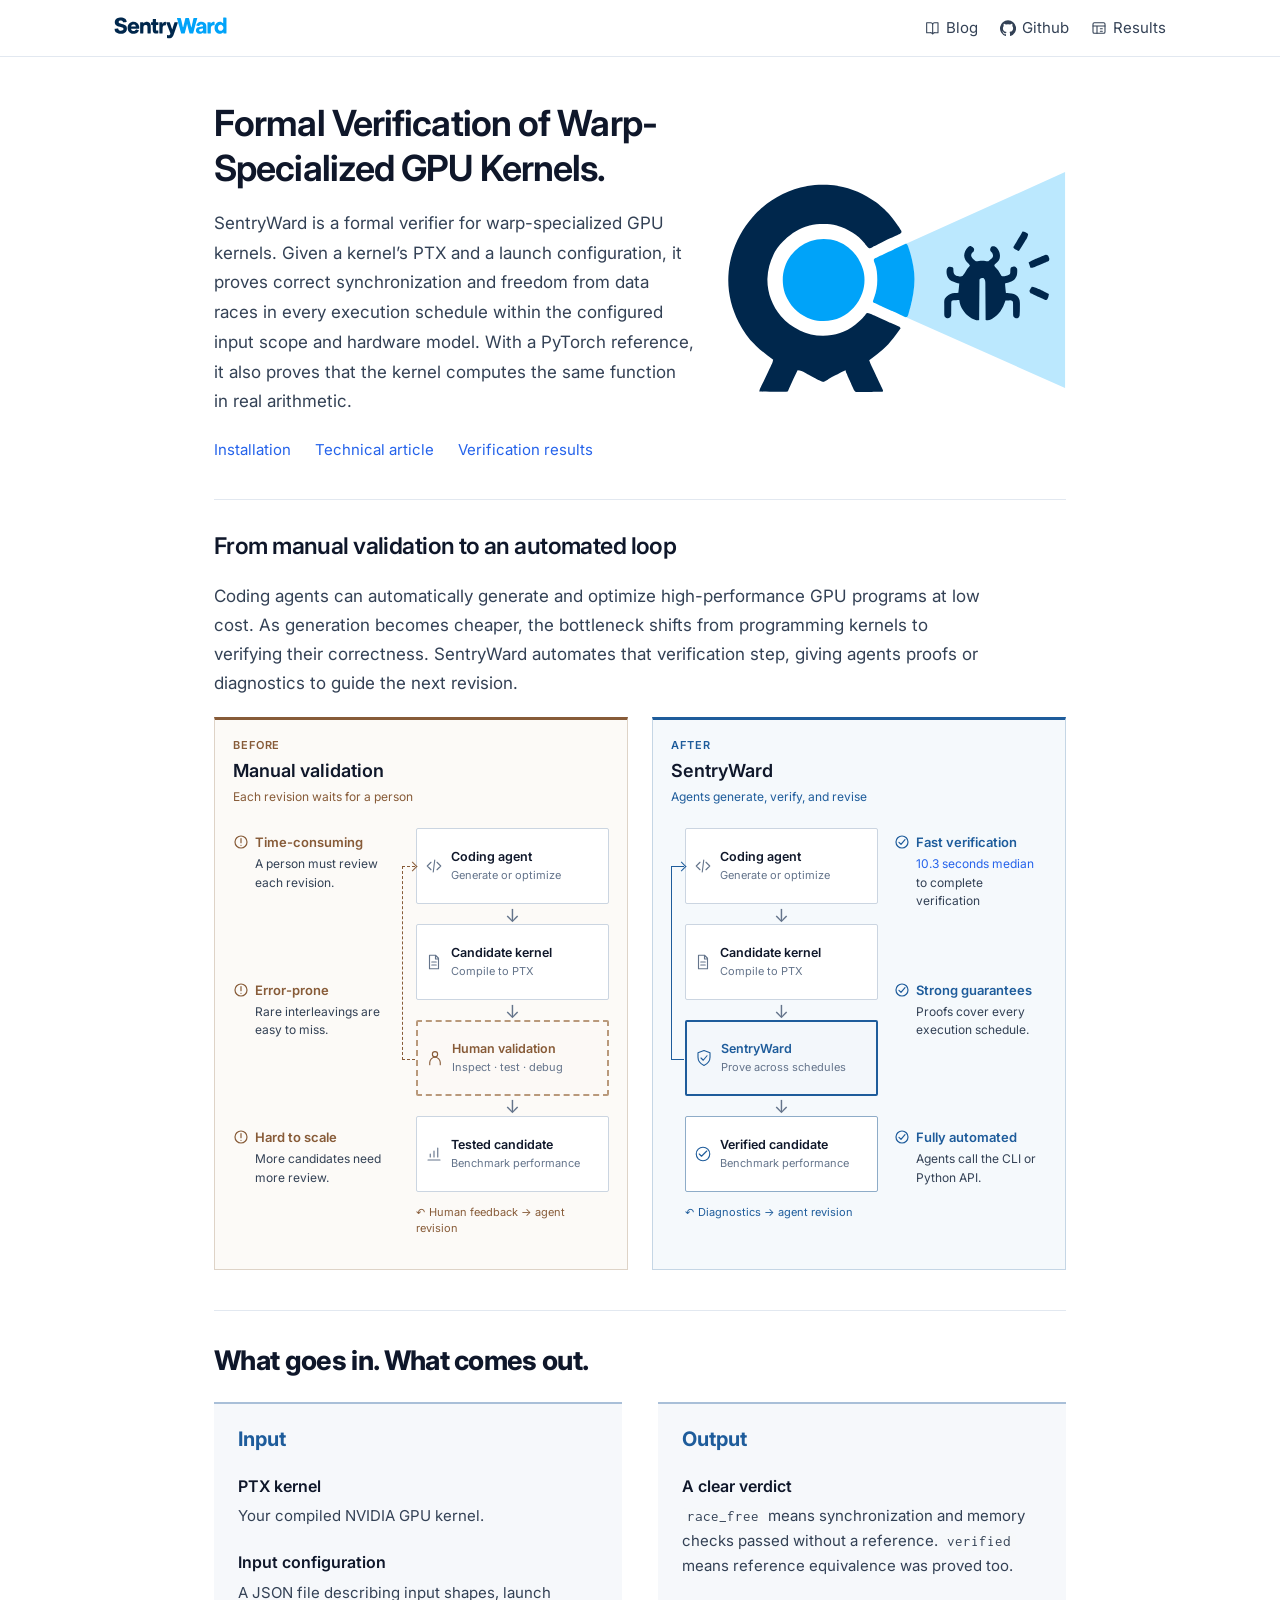
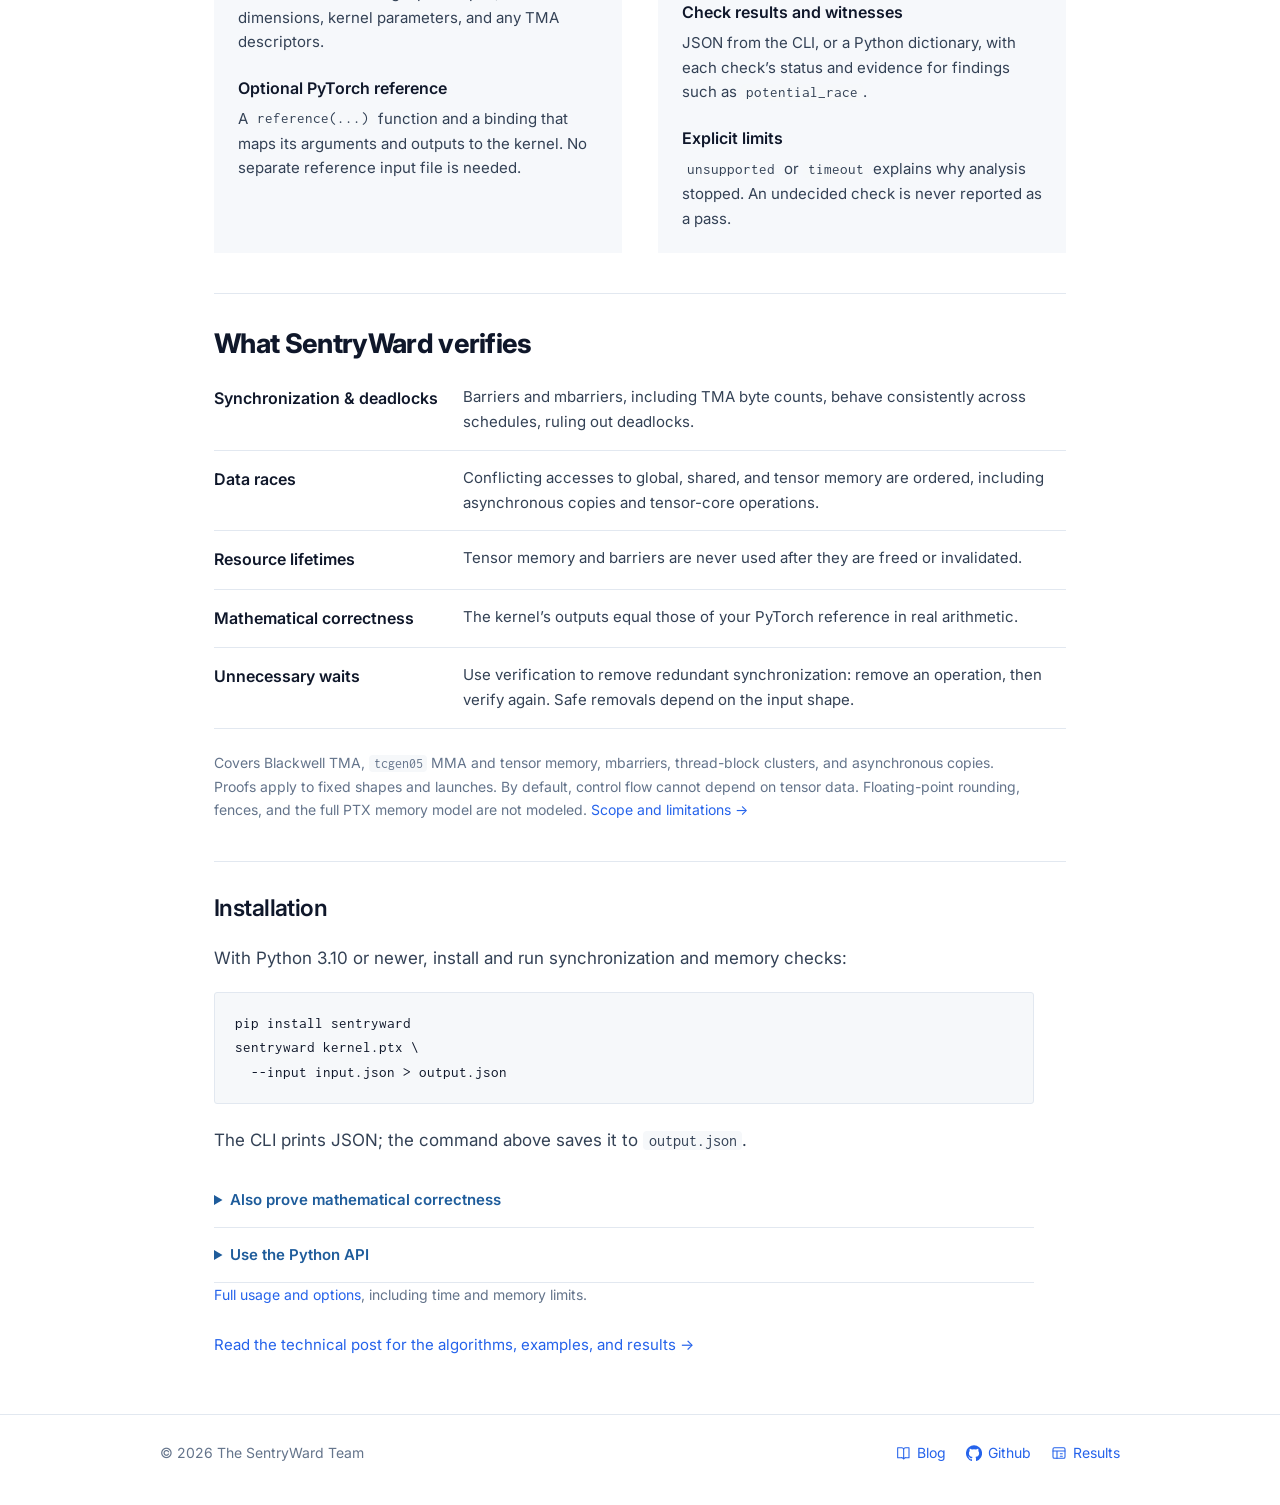
==== index.html @ ed13ebef "Simplify blog header and date website copyright" ====
<!doctype html>
<html lang="en">
<head>
<meta charset="utf-8">
<meta name="viewport" content="width=device-width, initial-scale=1">
<title>SentryWard — Formal Verification of Warp-Specialized GPU Kernels.</title>
<meta name="description" content="Bring formal verification into agent-driven GPU kernel development. SentryWard checks synchronization, memory safety, and reference equivalence for NVIDIA Blackwell PTX kernels.">
<link rel="preconnect" href="https://fonts.googleapis.com">
<link rel="preconnect" href="https://fonts.gstatic.com" crossorigin>
<link rel="stylesheet" href="https://fonts.googleapis.com/css2?family=Inter:wght@400;500;600;700;800&family=Inconsolata:wght@400;600&display=swap">
<link rel="icon" type="image/svg+xml" href="assets/favicon.svg">
<link rel="stylesheet" href="css/style.css">
<link rel="stylesheet" href="css/site.css?v=20261015-workflows5">
</head>
<body class="release-page">
<a class="skip-link" href="#main">Skip to content</a>
<header class="topbar"><div class="in">
  <a class="brand" href="./" aria-label="SentryWard home"><img src="assets/sentryward-wordmark.svg" width="113" height="22" alt="SentryWard"></a>
  <nav class="topnav" aria-label="Main navigation"><a href="blog/"><svg class="nav-icon" viewBox="0 0 24 24" fill="none" stroke="currentColor" stroke-width="1.6" stroke-linecap="round" stroke-linejoin="round" aria-hidden="true" focusable="false"><path d="M4 4h6a3 3 0 0 1 3 3v14a4 4 0 0 0-4-2H4zM13 7a3 3 0 0 1 3-3h5v15h-4a4 4 0 0 0-4 2"/></svg><span>Blog</span></a><a href="https://github.com/gpu-verifier/sentryward"><svg class="nav-icon" viewBox="0 0 24 24" fill="currentColor" aria-hidden="true" focusable="false"><path d="M12 .5a12 12 0 0 0-3.79 23.39c.6.11.82-.26.82-.58v-2.03c-3.34.73-4.04-1.42-4.04-1.42-.55-1.39-1.33-1.76-1.33-1.76-1.09-.75.08-.73.08-.73 1.2.08 1.84 1.23 1.84 1.23 1.07 1.84 2.81 1.31 3.5 1 .11-.78.42-1.31.76-1.61-2.66-.3-5.47-1.33-5.47-5.93 0-1.31.47-2.38 1.23-3.22-.12-.3-.53-1.52.12-3.18 0 0 1.01-.32 3.3 1.23a11.5 11.5 0 0 1 6 0c2.29-1.55 3.3-1.23 3.3-1.23.65 1.66.24 2.88.12 3.18.77.84 1.23 1.91 1.23 3.22 0 4.61-2.81 5.62-5.49 5.92.43.37.81 1.1.81 2.22v3.13c0 .32.22.7.83.58A12 12 0 0 0 12 .5Z"/></svg><span>Github</span></a><a href="results/"><svg class="nav-icon" viewBox="0 0 24 24" fill="none" stroke="currentColor" stroke-width="1.6" stroke-linecap="round" stroke-linejoin="round" aria-hidden="true" focusable="false"><rect x="3" y="4" width="18" height="16" rx="2"/><path d="M3 9h18M9 9v11m5-7h3m-3 4h3"/></svg><span>Results</span></a></nav>
</div></header>

<main id="main" class="release">
  <section class="hero" aria-labelledby="release-title">
    <div class="hero-text">
      <h1 id="release-title">Formal Verification of Warp-Specialized GPU Kernels.</h1>
      <p class="lead">SentryWard is a formal verifier for warp-specialized GPU kernels. Given a kernel&rsquo;s PTX and a launch configuration, it proves correct synchronization and freedom from data races in every execution schedule within the configured input scope and hardware model. With a PyTorch reference, it also proves that the kernel computes the same function in real arithmetic.</p>
      <div class="actions"><a href="#get-started">Installation</a><a href="blog/">Technical article</a><a href="results/">Verification results</a></div>
    </div>
    <img class="hero-logo" src="assets/sentryward-mark.svg" width="340" height="222" alt="">
  </section>

  <section class="release-section workflows" id="agent-workflow" aria-labelledby="workflow-title">
    <h2 id="workflow-title">From manual validation to an automated loop</h2>
    <p class="reading">Coding agents can automatically generate and optimize high-performance GPU programs at low cost. As generation becomes cheaper, the bottleneck shifts from programming kernels to verifying their correctness. SentryWard automates that verification step, giving agents proofs or diagnostics to guide the next revision.</p>

    <div class="workflow-comparison">
    <figure class="workflow-figure" aria-labelledby="manual-workflow-title">
      <div class="workflow-heading">
        <h3 id="manual-workflow-title"><span class="workflow-stage">Before</span>Manual validation</h3>
        <span class="workflow-mode">Each revision waits for a person</span>
      </div>
      <div class="workflow-body">
      <div class="workflow-diagram">
      <ol class="workflow-track">
        <li class="workflow-step">
          <svg class="workflow-icon" viewBox="0 0 24 24" aria-hidden="true"><path d="m8 7-5 5 5 5m8-10 5 5-5 5m-3-13-2 16"/></svg>
          <strong>Coding agent</strong><span>Generate or optimize</span>
        </li>
        <li class="workflow-step">
          <svg class="workflow-icon" viewBox="0 0 24 24" aria-hidden="true"><path d="M6 3h8l4 4v14H6zM14 3v5h4M9 12h6m-6 4h6"/></svg>
          <strong>Candidate kernel</strong><span>Compile to PTX</span>
        </li>
        <li class="workflow-step workflow-manual">
          <svg class="workflow-icon" viewBox="0 0 24 24" aria-hidden="true"><circle cx="12" cy="7" r="3.5"/><path d="M5 21v-3a7 7 0 0 1 14 0v3"/></svg>
          <strong>Human validation</strong><span>Inspect &middot; test &middot; debug</span>
        </li>
        <li class="workflow-step">
          <svg class="workflow-icon" viewBox="0 0 24 24" aria-hidden="true"><path d="M4 20h16M7 16v-4m5 4V8m5 8V4"/></svg>
          <strong>Tested candidate</strong><span>Benchmark performance</span>
        </li>
      </ol>
      <div class="workflow-feedback manual-feedback"><span>Human feedback → agent revision</span></div>
      </div>
      <ul class="workflow-notes" role="list" aria-label="Limitations of manual validation">
        <li><svg class="workflow-note-icon" viewBox="0 0 24 24" aria-hidden="true" focusable="false"><circle cx="12" cy="12" r="9"/><path d="M12 7v6m0 4h.01"/></svg><strong>Time-consuming</strong><span>A person must review each revision.</span></li>
        <li><svg class="workflow-note-icon" viewBox="0 0 24 24" aria-hidden="true" focusable="false"><circle cx="12" cy="12" r="9"/><path d="M12 7v6m0 4h.01"/></svg><strong>Error-prone</strong><span>Rare interleavings are easy to miss.</span></li>
        <li><svg class="workflow-note-icon" viewBox="0 0 24 24" aria-hidden="true" focusable="false"><circle cx="12" cy="12" r="9"/><path d="M12 7v6m0 4h.01"/></svg><strong>Hard to scale</strong><span>More candidates need more review.</span></li>
      </ul>
      </div>
    </figure>

    <figure class="workflow-figure workflow-automatic" aria-labelledby="automatic-workflow-title">
      <div class="workflow-heading">
        <h3 id="automatic-workflow-title"><span class="workflow-stage">After</span>SentryWard</h3>
        <span class="workflow-mode automatic-mode">Agents generate, verify, and revise</span>
      </div>
      <div class="workflow-body">
      <div class="workflow-diagram">
      <ol class="workflow-track">
        <li class="workflow-step">
          <svg class="workflow-icon" viewBox="0 0 24 24" aria-hidden="true"><path d="m8 7-5 5 5 5m8-10 5 5-5 5m-3-13-2 16"/></svg>
          <strong>Coding agent</strong><span>Generate or optimize</span>
        </li>
        <li class="workflow-step">
          <svg class="workflow-icon" viewBox="0 0 24 24" aria-hidden="true"><path d="M6 3h8l4 4v14H6zM14 3v5h4M9 12h6m-6 4h6"/></svg>
          <strong>Candidate kernel</strong><span>Compile to PTX</span>
        </li>
        <li class="workflow-step workflow-verifier">
          <svg class="workflow-icon" viewBox="0 0 24 24" aria-hidden="true"><path d="m12 2 8 3v6c0 5-4 9-8 11-4-2-8-6-8-11V5z"/><path d="m8 12 3 3 5-6"/></svg>
          <strong>SentryWard</strong><span>Prove across schedules</span>
        </li>
        <li class="workflow-step workflow-verified">
          <svg class="workflow-icon" viewBox="0 0 24 24" aria-hidden="true"><circle cx="12" cy="12" r="9"/><path d="m7 12 3 3 7-7"/></svg>
          <strong>Verified candidate</strong><span>Benchmark performance</span>
        </li>
      </ol>
      <div class="workflow-feedback automatic-feedback"><span>Diagnostics → agent revision</span></div>
      </div>
      <ul class="workflow-notes" role="list" aria-label="Advantages of SentryWard">
        <li><svg class="workflow-note-icon" viewBox="0 0 24 24" aria-hidden="true" focusable="false"><circle cx="12" cy="12" r="9"/><path d="M7.5 12.5l3 3 6-7"/></svg><strong>Fast verification</strong><span><a href="results/?group=verified">10.3 seconds median</a> to complete verification</span></li>
        <li><svg class="workflow-note-icon" viewBox="0 0 24 24" aria-hidden="true" focusable="false"><circle cx="12" cy="12" r="9"/><path d="M7.5 12.5l3 3 6-7"/></svg><strong>Strong guarantees</strong><span>Proofs cover every execution schedule.</span></li>
        <li><svg class="workflow-note-icon" viewBox="0 0 24 24" aria-hidden="true" focusable="false"><circle cx="12" cy="12" r="9"/><path d="M7.5 12.5l3 3 6-7"/></svg><strong>Fully automated</strong><span>Agents call the CLI or Python API.</span></li>
      </ul>
      </div>
    </figure>

    </div>

  </section>

  <section class="release-section" id="usage" aria-labelledby="usage-title">
    <h2 id="usage-title">What goes in. What comes out.</h2>
    <div class="io-grid">
      <div class="io-column">
        <h3>Input</h3>
        <dl class="io-list">
          <div><dt>PTX kernel</dt><dd>Your compiled NVIDIA GPU kernel.</dd></div>
          <div><dt>Input configuration</dt><dd>A JSON file describing input shapes, launch dimensions, kernel parameters, and any TMA descriptors.</dd></div>
          <div><dt>Optional PyTorch reference</dt><dd>A <code>reference(...)</code> function and a binding that maps its arguments and outputs to the kernel. No separate reference input file is needed.</dd></div>
        </dl>
      </div>
      <div class="io-column">
        <h3>Output</h3>
        <dl class="io-list">
          <div><dt>A clear verdict</dt><dd><code>race_free</code> means synchronization and memory checks passed without a reference. <code>verified</code> means reference equivalence was proved too.</dd></div>
          <div><dt>Check results and witnesses</dt><dd>JSON from the CLI, or a Python dictionary, with each check&rsquo;s status and evidence for findings such as <code>potential_race</code>.</dd></div>
          <div><dt>Explicit limits</dt><dd><code>unsupported</code> or <code>timeout</code> explains why analysis stopped. An undecided check is never reported as a pass.</dd></div>
        </dl>
      </div>
    </div>
  </section>

  <section class="release-section" id="properties" aria-labelledby="properties-title">
    <h2 id="properties-title">What SentryWard verifies</h2>
    <dl class="property-list">
      <div><dt>Synchronization &amp; deadlocks</dt><dd>Barriers and mbarriers, including TMA byte counts, behave consistently across schedules, ruling out deadlocks.</dd></div>
      <div><dt>Data races</dt><dd>Conflicting accesses to global, shared, and tensor memory are ordered, including asynchronous copies and tensor-core operations.</dd></div>
      <div><dt>Resource lifetimes</dt><dd>Tensor memory and barriers are never used after they are freed or invalidated.</dd></div>
      <div><dt>Mathematical correctness</dt><dd>The kernel&rsquo;s outputs equal those of your PyTorch reference in real arithmetic.</dd></div>
      <div><dt>Unnecessary waits</dt><dd>Use verification to remove redundant synchronization: remove an operation, then verify again. Safe removals depend on the input shape.</dd></div>
    </dl>
    <p class="scope-note">Covers Blackwell TMA, <code>tcgen05</code> MMA and tensor memory, mbarriers, thread-block clusters, and asynchronous copies. Proofs apply to fixed shapes and launches. By default, control flow cannot depend on tensor data. Floating-point rounding, fences, and the full PTX memory model are not modeled. <a href="https://github.com/gpu-verifier/sentryward/blob/main/README.md#limitations">Scope and limitations <span aria-hidden="true">&rarr;</span></a></p>
  </section>

  <section class="release-section" id="get-started" aria-labelledby="start-title">
    <h2 id="start-title">Installation</h2>
    <p class="reading">With Python 3.10 or newer, install and run synchronization and memory checks:</p>
    <pre class="install" tabindex="0" aria-label="Install and verify from the command line"><code>pip install sentryward
sentryward kernel.ptx \
  --input input.json &gt; output.json</code></pre>
    <p class="reading">The CLI prints JSON; the command above saves it to <code>output.json</code>.</p>
    <details class="usage-details">
      <summary>Also prove mathematical correctness</summary>
      <pre class="install" tabindex="0" aria-label="Verify against a PyTorch reference"><code>pip install "sentryward[reference]"
sentryward kernel.ptx \
  --input input.json \
  --reference reference.py \
  --reference-binding reference_binding.json \
  &gt; output.json</code></pre>
    </details>
    <details class="usage-details">
      <summary>Use the Python API</summary>
      <pre class="install" tabindex="0" aria-label="Verify from Python"><code>from sentryward import verify

result = verify(
    "kernel.ptx",
    input="input.json",
    reference="reference.py",                    # optional
    reference_binding="reference_binding.json",  # optional
)
print(result["result"], result["checks"])</code></pre>
      <p class="scope-note">Install <code>sentryward[reference]</code> when supplying a PyTorch reference.</p>
    </details>
    <p class="reading scope-note"><a href="https://github.com/gpu-verifier/sentryward/blob/main/README.md#getting-started">Full usage and options</a>, including time and memory limits.</p>
    <p class="read-next"><a href="blog/">Read the technical post for the algorithms, examples, and results <span aria-hidden="true">&rarr;</span></a></p>
  </section>
</main>
<footer><div class="footer-in"><span>&copy; 2026 The SentryWard Team</span><nav aria-label="Footer navigation"><a href="blog/"><svg class="nav-icon" viewBox="0 0 24 24" fill="none" stroke="currentColor" stroke-width="1.6" stroke-linecap="round" stroke-linejoin="round" aria-hidden="true" focusable="false"><path d="M4 4h6a3 3 0 0 1 3 3v14a4 4 0 0 0-4-2H4zM13 7a3 3 0 0 1 3-3h5v15h-4a4 4 0 0 0-4 2"/></svg><span>Blog</span></a><a href="https://github.com/gpu-verifier/sentryward"><svg class="nav-icon" viewBox="0 0 24 24" fill="currentColor" aria-hidden="true" focusable="false"><path d="M12 .5a12 12 0 0 0-3.79 23.39c.6.11.82-.26.82-.58v-2.03c-3.34.73-4.04-1.42-4.04-1.42-.55-1.39-1.33-1.76-1.33-1.76-1.09-.75.08-.73.08-.73 1.2.08 1.84 1.23 1.84 1.23 1.07 1.84 2.81 1.31 3.5 1 .11-.78.42-1.31.76-1.61-2.66-.3-5.47-1.33-5.47-5.93 0-1.31.47-2.38 1.23-3.22-.12-.3-.53-1.52.12-3.18 0 0 1.01-.32 3.3 1.23a11.5 11.5 0 0 1 6 0c2.29-1.55 3.3-1.23 3.3-1.23.65 1.66.24 2.88.12 3.18.77.84 1.23 1.91 1.23 3.22 0 4.61-2.81 5.62-5.49 5.92.43.37.81 1.1.81 2.22v3.13c0 .32.22.7.83.58A12 12 0 0 0 12 .5Z"/></svg><span>Github</span></a><a href="results/"><svg class="nav-icon" viewBox="0 0 24 24" fill="none" stroke="currentColor" stroke-width="1.6" stroke-linecap="round" stroke-linejoin="round" aria-hidden="true" focusable="false"><rect x="3" y="4" width="18" height="16" rx="2"/><path d="M3 9h18M9 9v11m5-7h3m-3 4h3"/></svg><span>Results</span></a></nav></div></footer>
</body>
</html>
---- css/style.css ----
/* SentryWard blog, in the style of the vLLM, LMSYS (SGLang), and MPK blog posts: one
   column of text, figures in the style of the paper, centered gray captions.
   Figure colors are the paper's: swHB blue, swBad red, swGood green, black!7 gray. */

:root {
  --text: #0f172a;
  --text-2: #334155;
  --muted: #64748b;
  --rule: #e2e8f0;
  --link: #2563eb;
  --code-bg: #f6f8fa;
  --step-bg: #e8edfb;
  --hb: #1e5c9b;
  --bad: #af232d;
  --good: #286e32;
  color-scheme: light;
}

* { box-sizing: border-box; }
html { -webkit-text-size-adjust: 100%; }
body {
  margin: 0;
  background: #fff;
  color: var(--text);
  font: 17px/1.72 Inter, system-ui, -apple-system, "Segoe UI", Roboto, "Helvetica Neue", Arial, sans-serif;
  -webkit-font-smoothing: antialiased;
  overflow-x: hidden;
}
a { color: var(--link); text-decoration: none; }
a:hover { text-decoration: underline; }

/* ---------- Header ---------- */
.topbar { border-bottom: 1px solid var(--rule); }
.topbar .in { max-width: 1100px; margin: 0 auto; padding: 15px 24px; display: flex; align-items: center; justify-content: space-between; }
.topnav { display: flex; gap: 22px; font-size: 15px; color: var(--muted); }

/* ---------- Article ---------- */
article { max-width: 768px; margin: 0 auto; padding: 34px 24px 72px; }
.crumb { color: var(--muted); font-size: 15px; }
h1 { font-size: 38px; line-height: 1.2; letter-spacing: -0.022em; margin: 10px 0 14px; font-weight: 800; }
.meta { color: var(--muted); font-size: 15px; }
.authors { color: var(--text-2); font-size: 15.5px; line-height: 1.55; margin-top: 10px; }
.links { text-align: center; font-weight: 600; margin: 28px 0; }
.links .sep { color: #cbd5e1; margin: 0 10px; font-weight: 400; }
.links .soon { color: var(--muted); font-weight: 500; font-size: 14px; }
h2 { font-size: 27px; line-height: 1.3; letter-spacing: -0.015em; margin: 54px 0 14px; font-weight: 750; }
h3 { font-size: 20.5px; line-height: 1.35; margin: 38px 0 10px; font-weight: 700; }
h4 { font-size: 17.5px; line-height: 1.4; margin: 30px 0 8px; font-weight: 650; }
p { margin: 0 0 18px; }
/* A limitation the reader should keep in mind, set apart from the main text. */
.caveat { margin: 24px 0; padding: 14px 18px; border: 1px solid var(--rule); border-radius: 8px; color: var(--text-2); font-size: 16px; line-height: 1.7; }
.caveat b { color: var(--text); }
ul, ol { margin: 0 0 18px; padding-left: 1.4em; }
li { margin: 5px 0; }
.refs { color: var(--text-2); font-size: 15px; line-height: 1.6; }
.refs li { margin: 8px 0; }
b, strong { font-weight: 650; }
/* position: relative keeps KaTeX's hidden MathML inside scrolling boxes on narrow screens */
.katex { font-size: 1.12em; position: relative; }
.eq { margin: 0 0 18px; overflow-x: auto; overflow-y: hidden; }
.eq .katex-display { margin: 0.4em 0; }
code {
  font-family: Inconsolata, "JetBrains Mono", ui-monospace, SFMono-Regular, Menlo, monospace;
  font-size: 0.97em;
  background: var(--code-bg);
  border-radius: 4px;
  padding: 0.08em 0.34em;
}
pre {
  font: 15.5px/1.55 Inconsolata, "JetBrains Mono", ui-monospace, SFMono-Regular, Menlo, monospace;
  background: var(--code-bg);
  border-radius: 8px;
  padding: 14px 18px;
  margin: 0 0 22px;
  overflow-x: auto;
}
pre .c { color: #6a737d; }
pre .bad { color: var(--bad); font-weight: 700; }
pre del { text-decoration-thickness: 1.5px; }
/* Operations in code blocks and the window that explains them (js/op-tips.js). */
pre .op { text-decoration: underline dotted #94a3b8; text-underline-offset: 3px; cursor: help; border-radius: 3px; }
pre .op:hover, pre .op.on { background: var(--step-bg); }
pre .op:focus-visible { outline: 2px solid var(--link); outline-offset: 1px; }
.op-tip {
  position: absolute; z-index: 20; box-sizing: border-box; max-width: min(300px, calc(100vw - 24px));
  padding: 8px 12px; background: #fff; border: 1px solid #cbd5e1; border-radius: 8px;
  box-shadow: 0 8px 24px rgba(15, 23, 42, 0.14);
  font: 14px/1.5 Inter, system-ui, sans-serif; color: var(--text);
}
/* Circled step numbers, as \step in the paper. */
.sn {
  display: inline-grid; place-items: center;
  width: 17px; height: 17px; border-radius: 50%;
  border: 1px solid #4d4d4d; background: #fff;
  font: 700 10.5px/1 Inter, system-ui, sans-serif; color: #111;
  vertical-align: 1px; margin-left: 2px;
}
.tbd { color: #b45309; }

/* ---------- Figures ---------- */
figure { margin: 36px 0; }
figure.wide { width: min(1000px, calc(100vw - 32px)); margin-left: 50%; transform: translateX(-50%); }
figcaption { color: var(--muted); font-size: 15px; line-height: 1.55; text-align: center; margin: 12px auto 0; max-width: 768px; }
/* A code block with a caption */
figure.listing { margin: 0 0 22px; }
figure.listing pre { margin: 0; }
figure.listing figcaption { margin-top: 8px; }
.anim { position: relative; cursor: pointer; -webkit-tap-highlight-color: transparent; }
.anim.static { cursor: default; }
.anim-step {
  text-align: left;
  background: var(--step-bg);
  border-radius: 6px;
  padding: 9px 44px 9px 14px;
  font-size: 15px;
  line-height: 1.5;
  min-height: 3.75em;
  margin: 0 auto 14px;
  max-width: 768px;
}
.anim-step code { background: rgba(255, 255, 255, 0.75); }
.anim-stage { overflow-x: auto; overflow-y: hidden; -webkit-overflow-scrolling: touch; }
.anim-stage > svg { display: block; width: 100%; height: auto; }
.anim-pp {
  position: absolute; top: 8px; right: 8px;
  width: 26px; height: 26px; border-radius: 50%;
  background: rgba(15, 23, 42, 0.07);
  display: grid; place-items: center;
  opacity: 0; transition: opacity 0.2s;
}
.anim-pp svg { width: 11px; height: 11px; fill: var(--muted); }
.anim:hover .anim-pp, .anim.paused .anim-pp { opacity: 1; }
.fig-error { color: var(--bad); font-size: 14px; }
.ph-fig {
  border: 1.5px dashed #cbd5e1; border-radius: 8px; background: #f8fafc;
  color: var(--muted); text-align: center; font-size: 15px; padding: 46px 20px;
}

/* Text inside figures */
.anim svg text { font-family: Inter, "Helvetica Neue", Arial, sans-serif; fill: #111827; }
.anim svg .mono { font-family: Inconsolata, "JetBrains Mono", Menlo, monospace; font-size: 1.06em; }
.anim svg .mi, .anim svg .sub { font-family: KaTeX_Math, "Times New Roman", Times, serif; font-style: italic; }
.anim svg .mw { font-family: KaTeX_Main, "Times New Roman", Times, serif; font-style: italic; font-size: 1.14em; }
.anim svg .mi { font-size: 1.14em; }
.anim svg .sub { font-size: 0.8em; }
.anim svg .sup { font-size: 0.75em; }
.anim svg .muted { fill: #666; }
.anim svg .it { font-style: italic; }
.anim svg .bold { font-weight: 650; }
.anim svg .role { font-style: italic; fill: #666; }
.anim svg .hbtext { fill: var(--hb); }
.anim svg .badtext { fill: var(--bad); }
.anim svg .goodtext { fill: var(--good); }

/* Boxes and lines, after the paper's TikZ styles */
.box { fill: #fff; stroke: #737373; stroke-width: 1; }
.box.hw { fill: #ededed; }
.box.ph { fill: #f0f0ff; stroke: var(--hb); stroke-width: 1.2; }
.box.mem { fill: #f7f7f7; stroke: #666; }
.box.mem.filled { fill: #e3ebf6; }
.box.bar { fill: #f0f0ff; stroke: var(--hb); stroke-width: 1.2; }
.box.st { fill: #f2f2ff; stroke: #666; }
.box.st1 { fill: #f5f5f5; stroke: #666; }
.box.chip { fill: #d6e3f4; stroke: #4d4d4d; stroke-width: 0.8; }
.box.on { stroke: var(--hb); stroke-width: 2.2; }
.box.good { fill: #def0e0; stroke: var(--good); stroke-width: 1.8; }
.box.bad { fill: #fbe5e6; stroke: var(--bad); stroke-width: 2; }
.box.omit { fill: #f2f2f2; stroke: #a6a6a6; stroke-dasharray: 3 2; }
.box.memop { fill: #f5f5f5; }
.box.memop.good { fill: #def0e0; }
.box.memop.bad { fill: #fbe5e6; }
.box.grp { fill: #f5f5ff; stroke: #666; }
.box.body { fill: #fff; stroke: #a6a6a6; }
.flash { fill: none; stroke: #7aa7dd; stroke-width: 5; opacity: 0; }
.ln { fill: none; stroke: #4d4d4d; stroke-width: 1.2; marker-end: url(#m-dep); }
.ln.faint { stroke: #b3b3b3; marker-end: url(#m-faint); }
.ln.hb { stroke: var(--hb); stroke-width: 1.6; marker-end: url(#m-hb); }
.ln.hb.path { stroke-width: 3; }
.ln.data { stroke: #404040; stroke-width: 2.2; marker-end: url(#m-data); }
.ln.start { stroke: #737373; stroke-width: 1; stroke-dasharray: 4 2.5; marker-end: url(#m-dash); }
.ln.link { stroke: var(--good); stroke-width: 1.2; stroke-dasharray: 4 2.5; marker-end: url(#m-good); }
.ln.bad { stroke: var(--bad); marker-end: url(#m-bad); }
.ln.gone { stroke: var(--bad); stroke-dasharray: 4 3; marker-end: none; }
.ln.race { stroke: var(--bad); stroke-width: 1.6; stroke-dasharray: 5 3; marker-end: none; }
.ln.nomark { marker-end: none; }
.bracket { fill: none; stroke: #8c8c8c; stroke-width: 1; }
.sep { stroke: #bfbfbf; stroke-width: 1; }
.dot { fill: var(--hb); }
.xmark { stroke: var(--bad); stroke-width: 3; stroke-linecap: round; fill: none; }
.stepc circle { fill: #fff; stroke: #4d4d4d; stroke-width: 1; }
.stepc text { font-weight: 700; }
.stepc.on circle { fill: var(--hb); stroke: var(--hb); }
.stepc.on text { fill: #fff; }
.pnode.input .box { fill: #f7f7f7; stroke: #999; }
.pnode.artifact .box { fill: #f5f5ff; stroke: var(--hb); }
.pnode.stage .box { fill: #fff; stroke: #8c8c8c; }
.pnode.lit .box { stroke-width: 1.8; }
.pnode.active .box { stroke: var(--hb); stroke-width: 2.8; }
.mk-dep { fill: #4d4d4d; }
.mk-faint { fill: #b3b3b3; }
.mk-hb { fill: var(--hb); }
.mk-data { fill: #404040; }
.mk-dash { fill: #737373; }
.mk-good { fill: var(--good); }
.mk-bad { fill: var(--bad); }

/* The two schedules (paper Fig. 7) */
.sched { display: grid; grid-template-columns: 1fr 1fr; gap: 24px; max-width: 900px; margin: 0 auto; }
.sched-title { text-align: center; font-size: 14.5px; margin-bottom: 6px; }
table.booktabs { width: 100%; border-collapse: collapse; font-size: 14px; line-height: 1.4; border-top: 1.5px solid #333; border-bottom: 1.5px solid #333; }
table.booktabs th { text-align: left; font-weight: 600; padding: 6px 8px; border-bottom: 1px solid #333; }
table.booktabs td { padding: 6px 8px; white-space: nowrap; }
table.booktabs td.st { text-align: center; }

/* Instruction reference in the kernel walkthrough. */
table.mbarrier-interface { margin: 0 0 18px; font-size: 15px; line-height: 1.55; table-layout: fixed; }
table.mbarrier-interface caption { text-align: left; color: var(--muted); padding-bottom: 8px; font-size: 14px; }
table.mbarrier-interface th:first-child { width: 36%; }
table.mbarrier-interface tbody th, table.mbarrier-interface td { padding: 10px 8px; vertical-align: top; white-space: normal; border-bottom: 1px solid var(--rule); }
table.mbarrier-interface code { overflow-wrap: anywhere; }

table.booktabs tr.ph td { background: #ebebff; }
table.booktabs tr.bad td { background: #ffebeb; color: var(--bad); }
table.booktabs tr.good td { background: #e6f5e8; color: var(--good); }

footer { border-top: 1px solid var(--rule); color: var(--muted); font-size: 14px; padding: 26px 24px 40px; text-align: center; }

@media (max-width: 760px) {
  body { font-size: 16.5px; }
  h1 { font-size: 30px; }
  h2 { font-size: 23px; }
  article { padding: 26px 18px 56px; }
  .sched { grid-template-columns: 1fr; }
  .topnav { gap: 14px; }
}

/* Previous / next stepping (Figure 2) */
.stepper-head { display: flex; gap: 8px; align-items: stretch; max-width: 768px; margin: 0 auto 14px; }
.stepper-head .anim-step { flex: 1; margin: 0; padding-right: 14px; }
.step-btn {
  flex: none; width: 40px; padding: 0;
  border: 1px solid var(--rule); border-radius: 6px; background: #fff; color: var(--text-2);
  display: grid; place-items: center; cursor: pointer;
}
.step-btn:hover:not(:disabled) { border-color: #94a3b8; background: #f8fafc; }
.step-btn:disabled { opacity: 0.35; cursor: default; }
.step-btn:focus-visible { outline: 2px solid var(--link); outline-offset: 2px; }
.step-btn svg { width: 16px; height: 16px; }
table.booktabs tr { transition: opacity 0.3s; }
@keyframes rowflash { from { box-shadow: inset 0 0 0 999px rgba(30, 92, 155, 0.14); } to { box-shadow: inset 0 0 0 999px rgba(30, 92, 155, 0); } }
table.booktabs tr.fresh td { animation: rowflash 1.2s ease-out; }

/* Correct / buggy kernel switch (Figure 5) */
.kswitch { display: flex; justify-content: center; margin: 0 auto 12px; }
.kswitch .seg { display: inline-flex; gap: 2px; padding: 3px; border: 1px solid var(--rule); border-radius: 9px; background: #f8fafc; }
.kswitch button {
  display: inline-flex; align-items: center; gap: 7px;
  padding: 6px 14px; border: 0; border-radius: 6px; background: transparent;
  color: var(--muted); font: 500 14px/1.2 Inter, system-ui, sans-serif; cursor: pointer;
}
.kswitch button:hover { color: var(--text); }
.kswitch button[aria-pressed="true"] { background: #fff; color: var(--text); box-shadow: 0 0 0 1px var(--rule), 0 1px 2px rgba(15, 23, 42, 0.08); }
.kswitch button:focus-visible { outline: 2px solid var(--link); outline-offset: 2px; }
.kswitch .kdot { width: 8px; height: 8px; border-radius: 50%; background: var(--good); }
.kswitch .buggy .kdot { background: var(--bad); }
svg.hbfig .only-c, svg.hbfig .only-b { transition: opacity 0.35s; }
svg.hbfig.buggy .only-c, svg.hbfig:not(.buggy) .only-b { opacity: 0; }

/* Memory elimination table (Figure 9): matching colors mark the same address */
.tab-wrap { overflow-x: auto; }
table.booktabs.memtab { width: auto; margin: 0 auto; }
table.memtab code.a1 { color: #1e5c9b; background: #e6eef8; }
table.memtab code.a2 { color: #6d28d9; background: #f0eafd; }
table.memtab code.a3 { color: #0f766e; background: #e2f3f0; }

/* Kernel time after removing redundant synchronization (Figure 14) */
.anim svg .sr-grid { stroke: #e5e7eb; stroke-width: 1; }
.anim svg .sr-zero { stroke: #9ca3af; stroke-width: 1.2; }
.anim svg .sr-median { stroke: var(--hb); stroke-width: 1.2; stroke-dasharray: 4 3; }
.anim svg .sr-dot { fill: var(--hb); }

/* Equivalence example (Figure 10): the reference, the kernel, and the equalities to prove */
.pfig { display: grid; grid-template-columns: minmax(0, 2fr) minmax(0, 3fr); gap: 14px; max-width: 920px; margin: 0 auto; font-size: 15px; line-height: 1.5; }
.pcard { border: 1px solid var(--rule); border-radius: 8px; padding: 12px 16px; overflow-x: auto; }
.pcard.pref { background: #f4f8fc; border-color: #cfdcec; }
.pcard.pker { background: #f8f5fe; border-color: #e0d5f6; }
.pcard.pgoal { grid-column: 1 / -1; }
.ptitle { font-weight: 600; margin-bottom: 6px; }
.pref .ptitle { color: #1e5c9b; }
.pker .ptitle { color: #6d28d9; }
.prows { display: grid; grid-template-columns: max-content max-content; grid-auto-rows: 30px; column-gap: 16px; align-items: center; white-space: nowrap; }
.plab { color: var(--muted); font-size: 13px; }
.pnote { color: var(--muted); font-style: italic; font-size: 13.5px; }
.pgoals { display: grid; grid-template-columns: max-content max-content minmax(14em, 1fr); column-gap: 18px; row-gap: 5px; align-items: baseline; }
.pgoals > span:nth-child(3n + 2) { white-space: nowrap; }
.pnum { color: #fff; background: #475569; border-radius: 50%; width: 1.5em; height: 1.5em; font-size: 12px; font-weight: 600; text-align: center; line-height: 1.5em; align-self: center; }
.pwhy { color: var(--muted); }
@media (max-width: 760px) {
  .pfig { grid-template-columns: minmax(0, 1fr); }
  .pb { display: none; }
  .pgoals { grid-template-columns: max-content minmax(0, 1fr); }
  .pwhy { grid-column: 2; margin-bottom: 4px; }
}
---- css/site.css ----
/* Shared navigation, product overview, and blog layouts. Figure styles stay in style.css. */
:where(a, button, summary, pre):focus-visible { outline: 2px solid var(--link); outline-offset: 4px; }
[id] { scroll-margin-top: 24px; }
.brand img { display: block; width: auto; height: 22px; }
.topnav a { color: var(--text-2); }
.topnav a, .footer-in nav a { display: inline-flex; align-items: center; gap: 6px; }
.nav-icon { flex: none; width: 16px; height: 16px; }
.topnav a[aria-current="page"] { color: var(--hb); font-weight: 600; }
.skip-link { position: absolute; top: -100px; left: 16px; z-index: 10; background: #fff; padding: 10px 16px; border: 1px solid var(--rule); }
.skip-link:focus { top: 10px; }
.release { max-width: 900px; margin: 0 auto; padding: 0 24px 56px; }
.hero { display: flex; align-items: center; gap: 32px; padding: 44px 0 36px; }
.hero-text { flex: 1 1 0; min-width: 0; }
.hero-logo { flex: none; width: min(340px, 32vw); height: auto; }
.hero h1 { text-wrap: balance; font-size: clamp(28px, 3.5vw, 36px); font-weight: 650; line-height: 1.25; letter-spacing: -.025em; margin: 0 0 18px; }
.lead { max-width: 760px; font-size: 17px; line-height: 1.75; color: var(--text-2); margin: 0; }
.actions { display: flex; flex-wrap: wrap; gap: 12px 24px; margin-top: 20px; font-size: 15px; }
.button { display: inline-flex; align-items: center; justify-content: center; gap: 18px; border: 1px solid #cbd5e1; border-radius: 3px; padding: 8px 14px; font-size: 15px; font-weight: 600; color: var(--text); }
.button:hover { background: #f8fafc; text-decoration: none; }
.button.primary { background: var(--hb); border-color: var(--hb); color: #fff; }
.button.primary:hover { background: #174a7d; }
.release-section { border-top: 1px solid var(--rule); padding-top: 32px; margin-bottom: 40px; }
.release-section:last-child { margin-bottom: 0; }
.reading { max-width: 780px; }
.release-section h2 { margin: 0 0 20px; font-size: 23px; font-weight: 600; letter-spacing: -0.025em; }
.release-section p { color: var(--text-2); }
.release .scope-note { max-width: 820px; color: var(--muted); font-size: 14px; line-height: 1.65; }
#usage > h2, #properties > h2 { margin-bottom: 24px; font-size: 27px; font-weight: 750; }
.io-grid { display: grid; grid-template-columns: repeat(2, minmax(0, 1fr)); gap: 36px; }
.io-column { padding: 22px 24px; background: #f6f8fb; border-top: 2px solid #a9bfd8; }
.io-column h3 { margin: 0 0 20px; color: var(--hb); font-size: 20px; font-weight: 700; }
.io-list { margin: 0; }
.io-list > div + div { margin-top: 20px; }
.io-list dt, .property-list dt { font-weight: 600; font-size: 16px; }
.io-list dd, .property-list dd { margin: 4px 0 0; color: var(--text-2); font-size: 15px; line-height: 1.65; }
.property-list { margin: 0 0 22px; }
.property-list > div { display: grid; grid-template-columns: 225px minmax(0, 1fr); gap: 24px; padding: 15px 0; border-bottom: 1px solid var(--rule); }
.property-list > div:first-child { padding-top: 0; }
.property-list dd { margin: 0; }
.install { max-width: 820px; padding: 18px 20px; border: 1px solid var(--rule); border-radius: 3px; font-size: 15px; line-height: 1.65; }
.install code { background: none; padding: 0; font-size: inherit; }
.usage-details { max-width: 820px; border-bottom: 1px solid var(--rule); }
.usage-details summary { padding: 14px 0; color: var(--hb); font-size: 15px; font-weight: 600; cursor: pointer; }
.usage-details .install { margin-top: 0; }
.read-next { margin: 26px 0 0; font-size: 15px; }
.footer-in { max-width: 960px; margin: 0 auto; display: flex; justify-content: space-between; gap: 20px; text-align: left; }
.footer-in nav { display: flex; flex-wrap: wrap; gap: 20px; }
.post-authors { display: flex; flex-wrap: wrap; gap: 6px 12px; list-style: none; padding: 0; margin: 18px 0 0; font-size: 13px; line-height: 1.6; }
.post-authors li { margin: 0; }
.post-authors a { white-space: nowrap; }
.post-toc { border-top: 1px solid var(--rule); border-bottom: 1px solid var(--rule); padding: 18px 0; margin: 28px 0; font-size: 14px; }
.post-toc p { margin: 0 0 7px; font-weight: 600; color: var(--text-2); }
.post-toc ol { margin: 0; padding-left: 1.3em; }
.post-toc li { margin: 3px 0; }
.post-page .sched-col { min-width: 0; overflow-x: auto; }
.post-page .stepper-head .anim-step { min-width: 0; }
.post-page figure.wide { --figure-width: min(1000px, calc(100vw - 32px)); width: var(--figure-width); margin-left: calc((100% - var(--figure-width)) / 2); transform: none; }
.back-link { margin: 48px 0 0; padding-top: 20px; border-top: 1px solid var(--rule); }
/* Agent generation and verification workflows. */
.workflow-comparison { display: grid; grid-template-columns: repeat(2, minmax(0, 1fr)); gap: 24px; margin-bottom: 20px; }
.workflow-figure { --workflow-accent: #875b38; --workflow-border: #ded3c7; display: grid; grid-template-rows: auto 1fr; min-width: 0; margin: 0; padding: 18px; border: 1px solid var(--workflow-border); border-top: 3px solid var(--workflow-accent); background: #fcfaf7; }
.workflow-automatic { --workflow-accent: var(--hb); --workflow-border: #c5d6e5; background: #f5f9fc; }
.workflow-heading { margin-bottom: 20px; }
.workflow-heading h3 { margin: 0; font-size: 18px; line-height: 1.4; font-weight: 600; }
.workflow-stage { display: block; margin-bottom: 5px; color: var(--workflow-accent); font-size: 11px; font-weight: 600; letter-spacing: .08em; text-transform: uppercase; }
.workflow-mode { display: block; margin-top: 4px; color: var(--workflow-accent); font-size: 12px; }
.workflow-body { display: grid; grid-template-columns: minmax(0, .85fr) minmax(0, 1.15fr); gap: 16px; align-items: start; }
.workflow-diagram { min-width: 0; grid-column: 2; grid-row: 1; }
.workflow-automatic .workflow-body { grid-template-columns: minmax(0, 1.15fr) minmax(0, .85fr); }
.workflow-automatic .workflow-diagram { grid-column: 1; }
.workflow-notes { display: grid; grid-template-rows: repeat(3, minmax(0, 1fr)); gap: 24px; align-self: stretch; grid-column: 1; grid-row: 1; padding: 4px 0 0; margin: 0; list-style: none; font-size: 12px; line-height: 1.55; }
.workflow-automatic .workflow-notes { grid-column: 2; }
.workflow-notes li { position: relative; margin: 0; padding-left: 22px; }
.workflow-note-icon { position: absolute; top: 2px; left: 0; width: 16px; height: 16px; fill: none; stroke: var(--workflow-accent); stroke-width: 1.8; stroke-linecap: round; stroke-linejoin: round; }
.workflow-notes strong { display: block; color: var(--workflow-accent); font-weight: 600; margin-bottom: 3px; font-size: 13px; }
.workflow-notes span { display: block; color: var(--text-2); }
.workflow-track { --step-height: 76px; --step-gap: 20px; position: relative; display: grid; grid-template-columns: 1fr; gap: var(--step-gap); padding: 0; margin: 0 0 0 14px; list-style: none; }
.workflow-track::before { content: ""; position: absolute; left: -14px; top: calc(var(--step-height) / 2); width: 12px; height: calc(2 * (var(--step-height) + var(--step-gap))); border: 1px dashed var(--workflow-accent); border-right: 0; }
.workflow-automatic .workflow-track::before { border-style: solid; }
.workflow-track::after { content: ""; position: absolute; left: -7px; top: calc(var(--step-height) / 2 - 3px); width: 6px; height: 6px; border-top: 1px solid var(--workflow-accent); border-right: 1px solid var(--workflow-accent); transform: rotate(45deg); }
.workflow-step { position: relative; display: grid; grid-template-columns: 18px minmax(0, 1fr); gap: 2px 8px; align-content: center; min-width: 0; height: var(--step-height); margin: 0; padding: 8px; border: 1px solid #cbd5e1; border-radius: 2px; background: #fff; }
.workflow-step:not(:last-child)::after { content: "↓"; position: absolute; bottom: -22px; right: 50%; transform: translateX(50%); color: var(--muted); font-size: 18px; line-height: 18px; }
.workflow-icon { grid-row: 1 / 3; align-self: center; width: 18px; height: 18px; fill: none; stroke: currentColor; stroke-width: 1.5; stroke-linecap: round; stroke-linejoin: round; color: var(--muted); }
.workflow-step strong { font-size: 12.5px; line-height: 1.4; font-weight: 600; }
.workflow-step > span { grid-column: 2; color: var(--muted); font-size: 11px; line-height: 1.45; }
.workflow-manual { border: 2px dashed #b9997b; background: #fcf9f6; }
.workflow-manual strong, .workflow-manual .workflow-icon { color: #875b38; }
.workflow-verifier { border: 2px solid var(--hb); background: #f3f7fb; }
.workflow-verifier strong, .workflow-verifier .workflow-icon, .workflow-verified .workflow-icon { color: var(--hb); }
.workflow-verified { border-color: #8eacc8; }
.workflow-feedback { min-height: 33px; margin: 12px 0 14px 14px; color: var(--workflow-accent); font-size: 11px; line-height: 1.5; }
.workflow-feedback::before { content: "↶"; margin-right: 4px; }
@media (max-width: 800px) {
  .workflow-comparison { gap: 24px; }
  .workflow-body, .workflow-automatic .workflow-body { grid-template-columns: 1fr; gap: 10px; }
  .workflow-diagram, .workflow-automatic .workflow-diagram { grid-column: 1; grid-row: 1; width: min(100%, 220px); justify-self: center; }
  .workflow-notes, .workflow-automatic .workflow-notes { grid-column: 1; grid-row: 2; align-self: start; grid-template-rows: repeat(3, minmax(80px, auto)); gap: 14px; }
}
@media (max-width: 540px) {
  .workflow-comparison { grid-template-columns: 1fr; gap: 24px; }
  .workflow-notes, .workflow-automatic .workflow-notes { grid-template-rows: none; gap: 18px; }
}

@media (max-width: 760px) {
  .hero { flex-direction: column; align-items: stretch; gap: 0; padding: 32px 0; }
  .hero-logo { order: -1; align-self: flex-start; width: 190px; margin: 0 0 26px; }
  .release { padding: 0 20px 40px; }
  .lead { font-size: 16px; }
  .release-section { padding-top: 26px; margin-bottom: 32px; }
  .release-section h2 { font-size: 24px; }
  #usage > h2, #properties > h2 { font-size: 24px; }
  .io-grid { grid-template-columns: 1fr; gap: 20px; }
  .io-column { padding: 20px; }
  .property-list > div { grid-template-columns: 1fr; gap: 5px; }
  .footer-in { flex-direction: column; }
}
@media (max-width: 480px) {
  .topbar .in { padding: 15px 18px; flex-wrap: wrap; gap: 12px; }
  .topnav { font-size: 13px; gap: 14px; }
  .brand img { height: 19px; }
  .install { font-size: 14px; padding: 18px 16px; }
  .footer-in nav { gap: 10px 16px; }
}
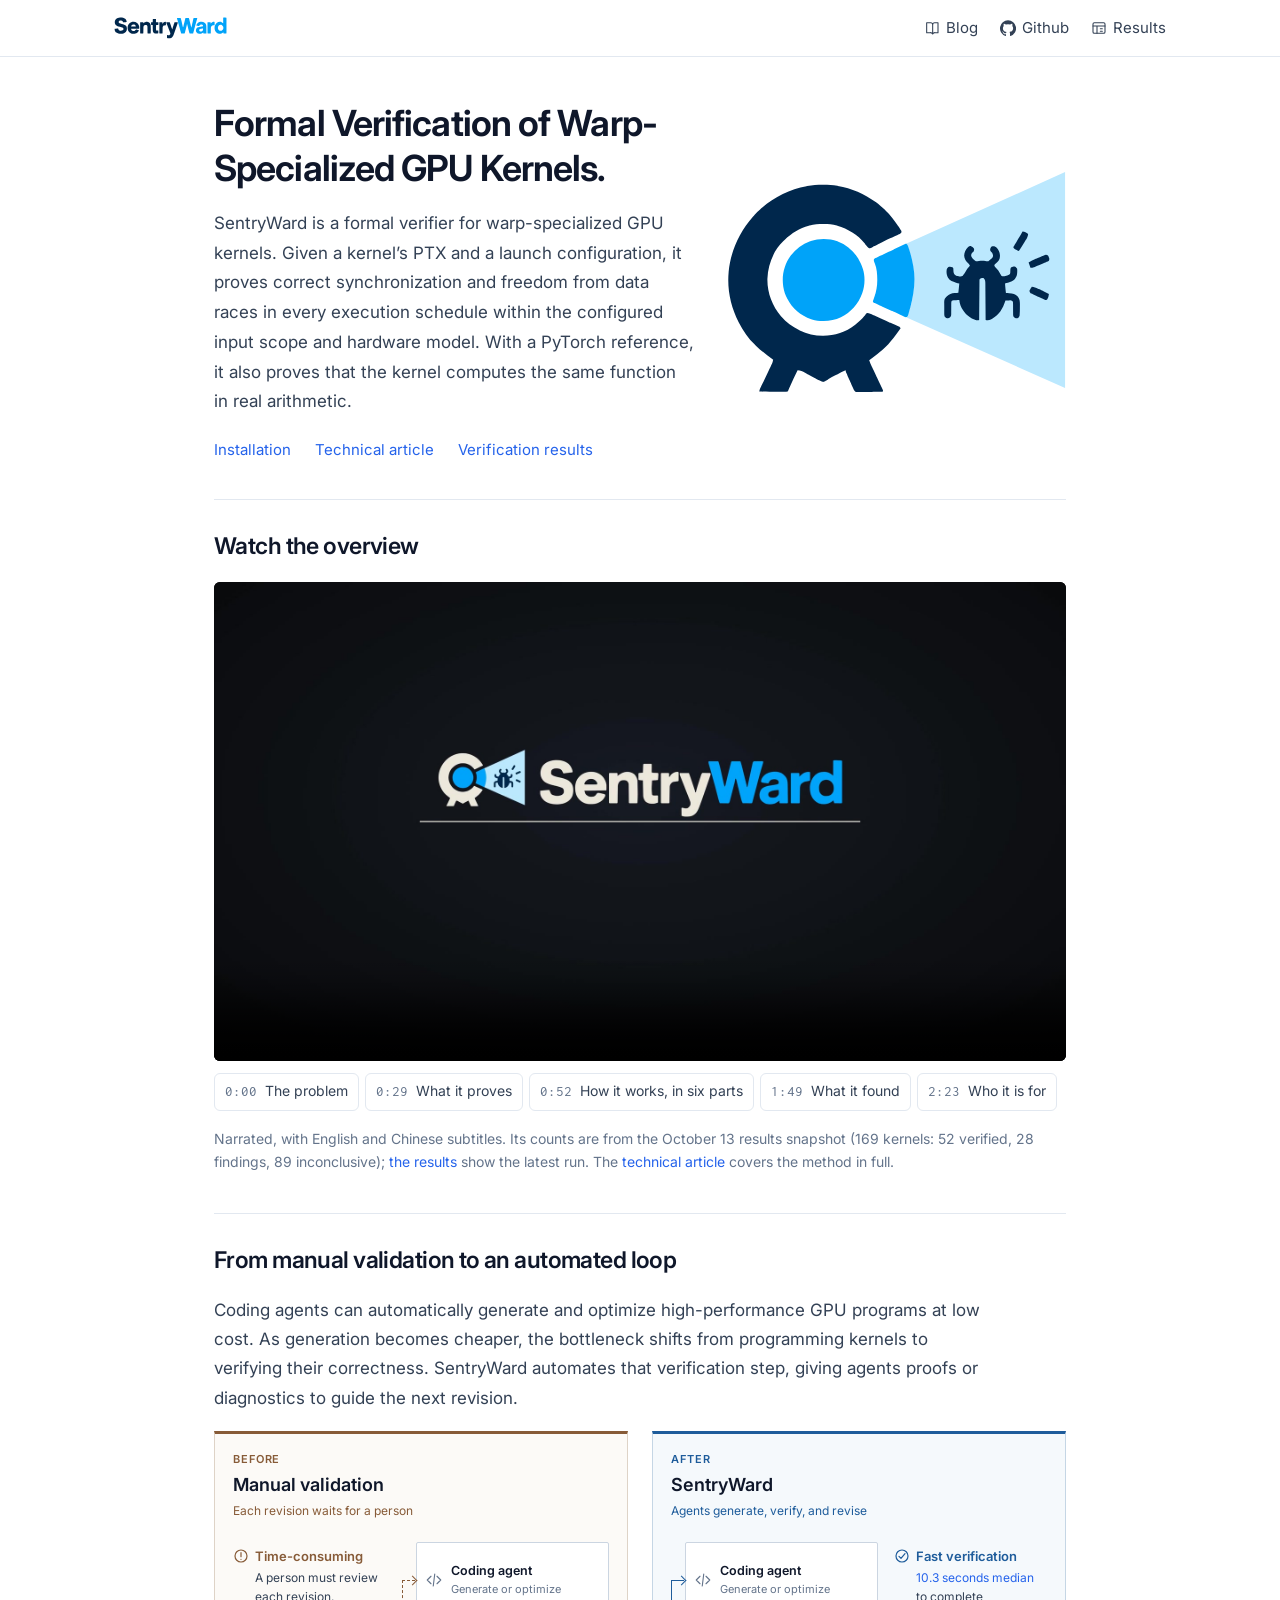
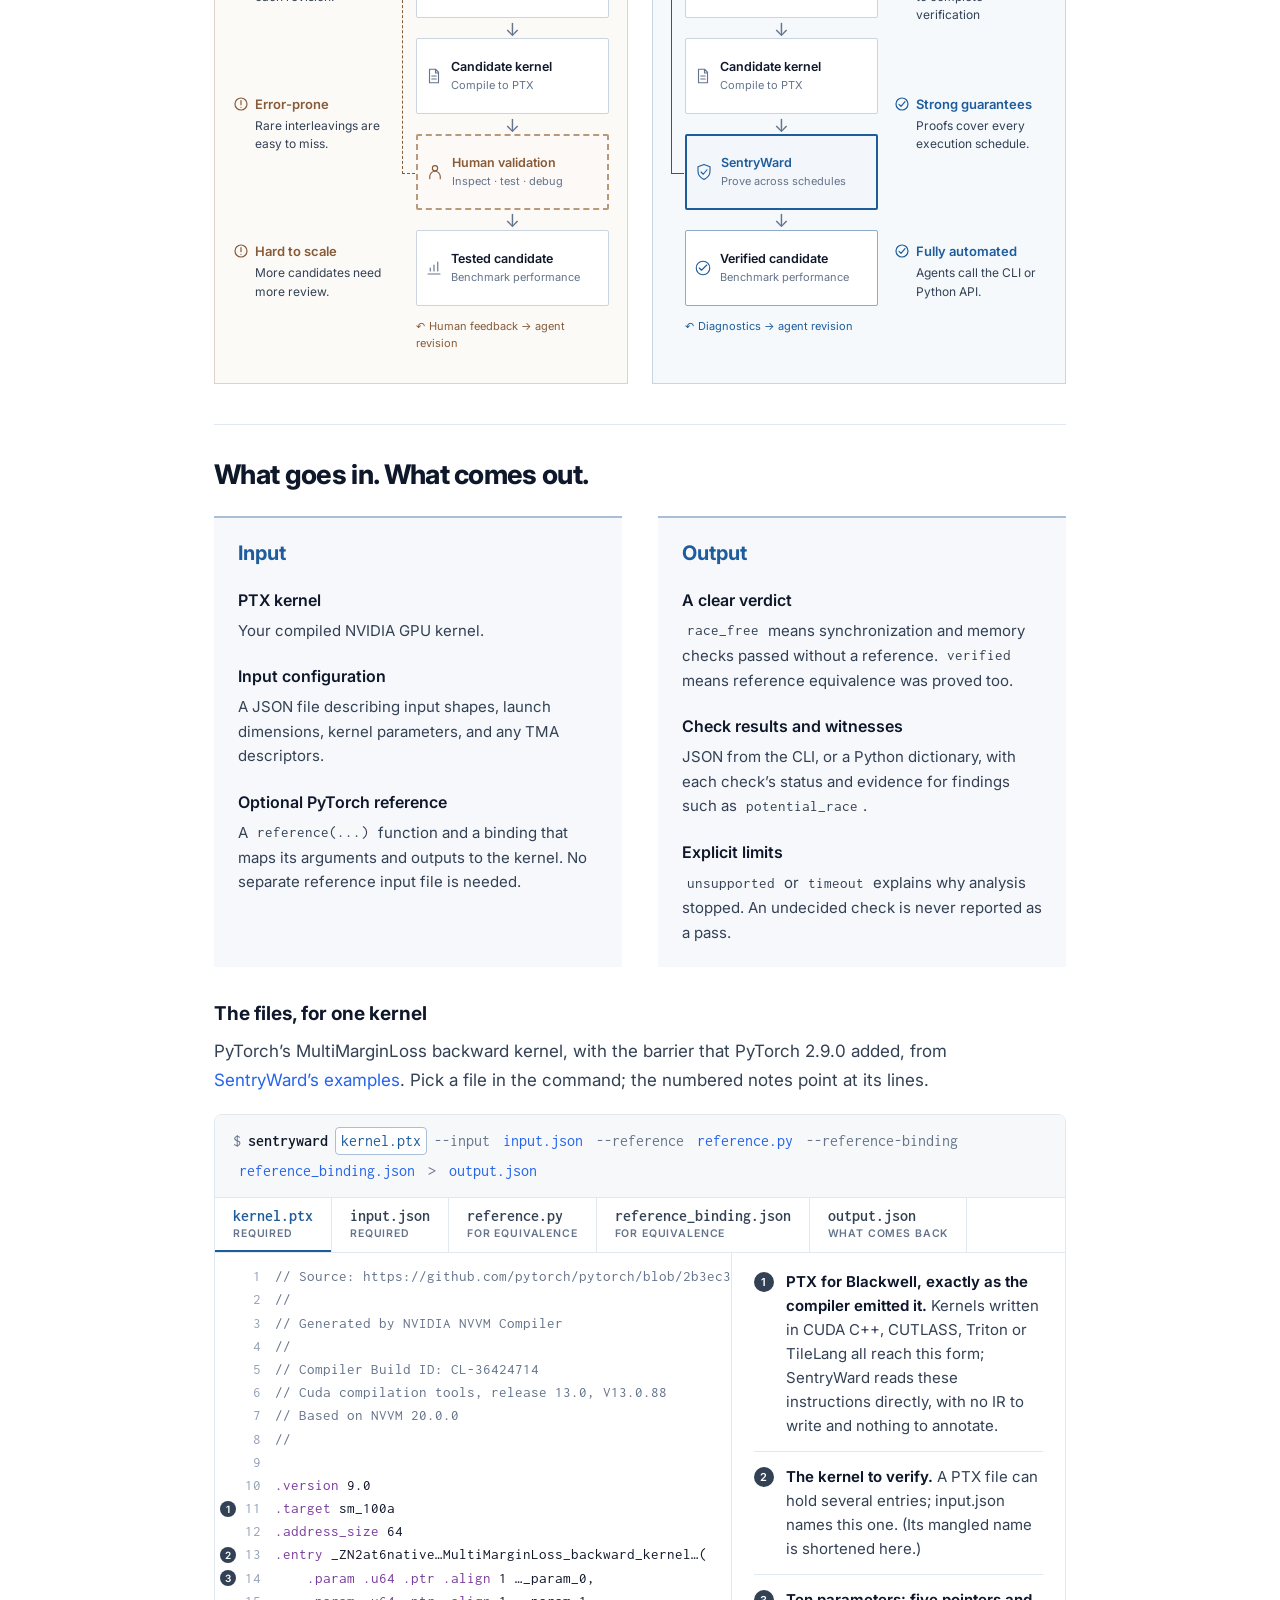
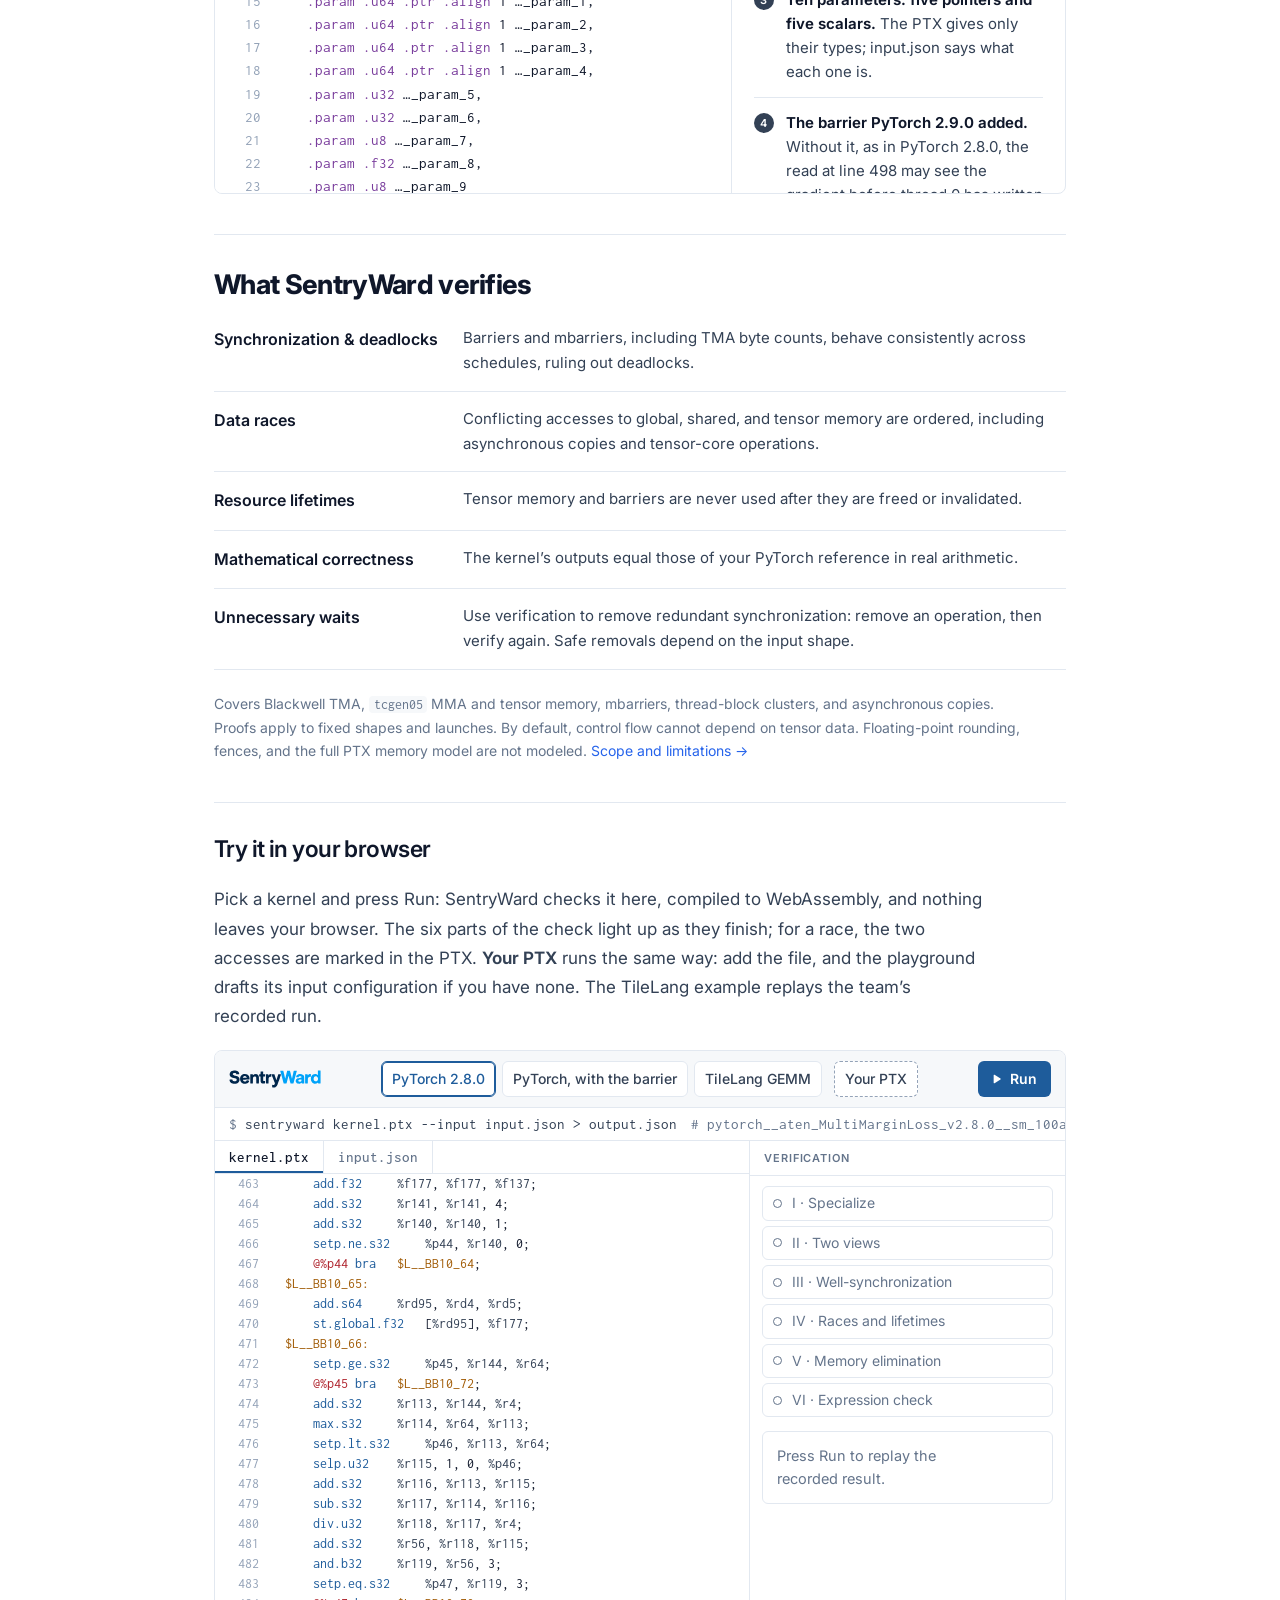
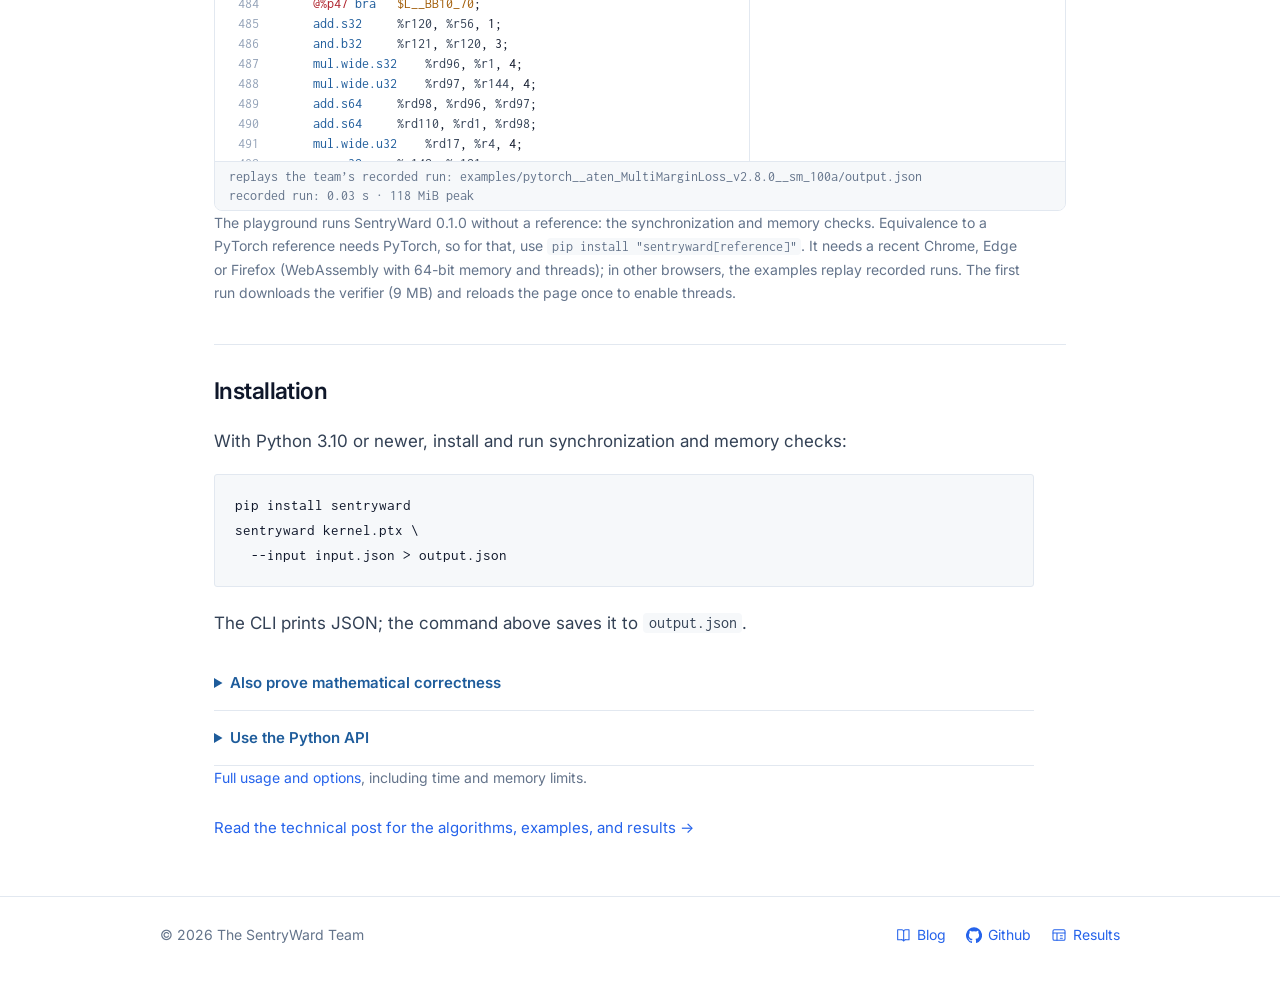
==== commit b22c129c: "Add the overview film, example files, and playground to the homepage - Watch the overview: the narra" ====
--- a/index.html
+++ b/index.html
@@ -11,6 +11,7 @@
 <link rel="icon" type="image/svg+xml" href="assets/favicon.svg">
 <link rel="stylesheet" href="css/style.css">
 <link rel="stylesheet" href="css/site.css?v=20261015-workflows5">
+<link rel="stylesheet" href="css/home.css">
 </head>
 <body class="release-page">
 <a class="skip-link" href="#main">Skip to content</a>
@@ -27,6 +28,23 @@
       <div class="actions"><a href="#get-started">Installation</a><a href="blog/">Technical article</a><a href="results/">Verification results</a></div>
     </div>
     <img class="hero-logo" src="assets/sentryward-mark.svg" width="340" height="222" alt="">
+  </section>
+
+  <section class="release-section" id="overview" aria-labelledby="overview-title">
+    <h2 id="overview-title">Watch the overview</h2>
+    <div class="film"><video id="overview-video" controls playsinline preload="metadata" poster="media/condensed_poster.jpg" aria-label="SentryWard overview, narrated, 2 minutes 40 seconds">
+      <source src="media/condensed.mp4" type="video/mp4">
+      <track kind="subtitles" srclang="en" label="English" src="media/condensed_en.vtt" default>
+      <track kind="subtitles" srclang="zh" label="中文" src="media/condensed_zh.vtt">
+    </video></div>
+    <ol class="film-chapters" id="overview-chapters" aria-label="Chapters">
+      <li><button data-t="0"><span>0:00</span>The problem</button></li>
+      <li><button data-t="29.4"><span>0:29</span>What it proves</button></li>
+      <li><button data-t="52.2"><span>0:52</span>How it works, in six parts</button></li>
+      <li><button data-t="109.64"><span>1:49</span>What it found</button></li>
+      <li><button data-t="143.95"><span>2:23</span>Who it is for</button></li>
+    </ol>
+    <p class="scope-note">Narrated, with English and Chinese subtitles. Its counts are from the October 13 results snapshot (169 kernels: 52 verified, 28 findings, 89 inconclusive); <a href="results/">the results</a> show the latest run. The <a href="blog/">technical article</a> covers the method in full.</p>
   </section>
 
   <section class="release-section workflows" id="agent-workflow" aria-labelledby="workflow-title">
@@ -128,6 +146,13 @@
         </dl>
       </div>
     </div>
+    <h3 class="home-h3">The files, for one kernel</h3>
+    <p class="reading">PyTorch&rsquo;s MultiMarginLoss backward kernel, with the barrier that PyTorch 2.9.0 added, from <a href="https://github.com/gpu-verifier/sentryward/tree/main/examples/pytorch__aten_MultiMarginLoss__sm_100a">SentryWard&rsquo;s examples</a>. Pick a file in the command; the numbered notes point at its lines.</p>
+    <div class="lp-files" id="files">
+      <div class="lp-cmdbar" id="fcmd"><span class="p">$</span><span class="w">sentryward</span><button data-f="ptx">kernel.ptx</button>--input<button data-f="input">input.json</button>--reference<button data-f="reference">reference.py</button>--reference-binding<button data-f="binding">reference_binding.json</button>&gt;<button data-f="output">output.json</button></div>
+      <div class="lp-ftabs" id="ftabs" role="tablist" aria-label="Files"></div>
+      <div class="lp-fv"><pre class="lp-code" id="fcode"></pre><ol class="lp-fnotes" id="fnotes" aria-label="Notes"></ol></div>
+    </div>
   </section>
 
   <section class="release-section" id="properties" aria-labelledby="properties-title">
@@ -140,6 +165,27 @@
       <div><dt>Unnecessary waits</dt><dd>Use verification to remove redundant synchronization: remove an operation, then verify again. Safe removals depend on the input shape.</dd></div>
     </dl>
     <p class="scope-note">Covers Blackwell TMA, <code>tcgen05</code> MMA and tensor memory, mbarriers, thread-block clusters, and asynchronous copies. Proofs apply to fixed shapes and launches. By default, control flow cannot depend on tensor data. Floating-point rounding, fences, and the full PTX memory model are not modeled. <a href="https://github.com/gpu-verifier/sentryward/blob/main/README.md#limitations">Scope and limitations <span aria-hidden="true">&rarr;</span></a></p>
+  </section>
+
+  <section class="release-section" id="playground" aria-labelledby="playground-title">
+    <h2 id="playground-title">Try it in your browser</h2>
+    <p class="reading">Pick a kernel and press Run: SentryWard checks it here, compiled to WebAssembly, and nothing leaves your browser. The six parts of the check light up as they finish; for a race, the two accesses are marked in the PTX. <b>Your PTX</b> runs the same way: add the file, and the playground drafts its input configuration if you have none. The TileLang example replays the team&rsquo;s recorded run.</p>
+    <div class="lp-pg" id="pg">
+      <div class="pg-bar">
+        <span class="pg-title"><img src="assets/sentryward-wordmark.svg" alt="SentryWard" width="92" height="18"></span>
+        <div class="pg-ex" id="pg-ex" role="tablist" aria-label="Examples"></div>
+        <button class="pg-up" id="pg-mine" title="Check your own PTX, in this browser">Your PTX</button><input type="file" id="pg-file" multiple hidden accept=".ptx,.json,.py,text/plain,application/json">
+        <button class="pg-run" id="pg-run"><svg viewBox="0 0 24 24" aria-hidden="true"><path d="M8 5.6v12.8a1 1 0 0 0 1.53.85l10.1-6.4a1 1 0 0 0 0-1.7L9.53 4.75A1 1 0 0 0 8 5.6z" fill="currentColor"/></svg>Run</button>
+      </div>
+      <div class="pg-cmd" id="pg-cmd"></div>
+      <div class="pg-main">
+        <div class="pg-pane"><div class="pg-tabs" id="pg-tabs" role="tablist" aria-label="Files"><button data-t="ptx">kernel.ptx</button><button data-t="in">input.json</button><button data-t="ref">reference.py</button></div><div class="pg-code" id="pg-ptx"></div><pre class="pg-in" id="pg-in" hidden></pre><pre class="pg-in" id="pg-ref" hidden></pre></div>
+        <div class="pg-pane pg-out"><div class="pg-h">Verification</div><ol class="pg-steps" id="pg-steps"></ol><div class="pg-verdict" id="pg-verdict" aria-live="polite"></div><details class="pg-json" hidden><summary>output.json</summary><pre id="pg-json"></pre></details></div>
+      </div>
+      <div class="pg-status" id="pg-status"></div>
+      <svg class="pg-arc" id="pg-arc" aria-hidden="true"></svg>
+    </div>
+    <p class="scope-note">The playground runs SentryWard 0.1.0 without a reference: the synchronization and memory checks. Equivalence to a PyTorch reference needs PyTorch, so for that, use <code>pip install "sentryward[reference]"</code>. It needs a recent Chrome, Edge or Firefox (WebAssembly with 64-bit memory and threads); in other browsers, the examples replay recorded runs. The first run downloads the verifier (9&nbsp;MB) and reloads the page once to enable threads.</p>
   </section>
 
   <section class="release-section" id="get-started" aria-labelledby="start-title">
@@ -176,5 +222,6 @@
   </section>
 </main>
 <footer><div class="footer-in"><span>&copy; 2026 The SentryWard Team</span><nav aria-label="Footer navigation"><a href="blog/"><svg class="nav-icon" viewBox="0 0 24 24" fill="none" stroke="currentColor" stroke-width="1.6" stroke-linecap="round" stroke-linejoin="round" aria-hidden="true" focusable="false"><path d="M4 4h6a3 3 0 0 1 3 3v14a4 4 0 0 0-4-2H4zM13 7a3 3 0 0 1 3-3h5v15h-4a4 4 0 0 0-4 2"/></svg><span>Blog</span></a><a href="https://github.com/gpu-verifier/sentryward"><svg class="nav-icon" viewBox="0 0 24 24" fill="currentColor" aria-hidden="true" focusable="false"><path d="M12 .5a12 12 0 0 0-3.79 23.39c.6.11.82-.26.82-.58v-2.03c-3.34.73-4.04-1.42-4.04-1.42-.55-1.39-1.33-1.76-1.33-1.76-1.09-.75.08-.73.08-.73 1.2.08 1.84 1.23 1.84 1.23 1.07 1.84 2.81 1.31 3.5 1 .11-.78.42-1.31.76-1.61-2.66-.3-5.47-1.33-5.47-5.93 0-1.31.47-2.38 1.23-3.22-.12-.3-.53-1.52.12-3.18 0 0 1.01-.32 3.3 1.23a11.5 11.5 0 0 1 6 0c2.29-1.55 3.3-1.23 3.3-1.23.65 1.66.24 2.88.12 3.18.77.84 1.23 1.91 1.23 3.22 0 4.61-2.81 5.62-5.49 5.92.43.37.81 1.1.81 2.22v3.13c0 .32.22.7.83.58A12 12 0 0 0 12 .5Z"/></svg><span>Github</span></a><a href="results/"><svg class="nav-icon" viewBox="0 0 24 24" fill="none" stroke="currentColor" stroke-width="1.6" stroke-linecap="round" stroke-linejoin="round" aria-hidden="true" focusable="false"><rect x="3" y="4" width="18" height="16" rx="2"/><path d="M3 9h18M9 9v11m5-7h3m-3 4h3"/></svg><span>Results</span></a></nav></div></footer>
+<script type="module" src="js/home.mjs"></script>
 </body>
 </html>
--- a/css/home.css
+++ b/css/home.css
@@ -0,0 +1,144 @@
+/* The home page's film, example files and playground (js/home.mjs), in style.css's tokens: Inter and Inconsolata,
+   the input/output columns' gray panels, --hb for what is selected. */
+.home-h3 { margin: 34px 0 10px; font-size: 19px; }
+#overview p, #usage .home-h3 + p, #playground p { text-wrap: pretty; }
+
+/* the film */
+.film { aspect-ratio: 16 / 9; overflow: hidden; border-radius: 6px; background: #0b0d10; }
+.film video { display: block; width: 100%; height: 100%; }
+.film-chapters { display: flex; flex-wrap: wrap; gap: 6px; margin: 12px 0 16px; padding: 0; list-style: none; }
+.film-chapters li { margin: 0; }
+.film-chapters button { all: unset; cursor: pointer; display: inline-flex; gap: 8px; padding: 5px 10px; border: 1px solid var(--rule); border-radius: 6px; color: var(--text-2); font-size: 14px; }
+.film-chapters button span { color: var(--muted); font-family: Inconsolata, ui-monospace, Menlo, monospace; font-size: 15px; }
+.film-chapters button:hover { border-color: #a9bfd8; color: var(--hb); }
+.film-chapters button[aria-current="true"] { border-color: var(--hb); color: var(--hb); box-shadow: inset 0 0 0 1px var(--hb); }
+.film-chapters button:focus-visible { outline: 2px solid var(--link); outline-offset: 2px; }
+
+/* syntax colours, in the page's palette */
+.lp-code .c, .pg-code .c, .pg-in .c { color: var(--muted); }
+.lp-code .d, .pg-code .d { color: #7a3e9d; }
+.lp-code .lb, .pg-code .lb { color: #a15c07; }
+.lp-code .op, .pg-code .op, .pg-in .op { color: var(--hb); text-decoration: none; cursor: inherit; border-radius: 0; }
+.lp-code .rg, .pg-code .rg { color: var(--text-2); }
+.lp-code .pr, .pg-code .pr { color: var(--bad); }
+.lp-code .gap, .pg-code .gap { color: #94a3b8; }
+.lp-code .k, .pg-json .k, .pg-in .k { color: var(--hb); }
+.lp-code .s, .pg-json .s, .pg-in .s { color: var(--good); }
+.lp-code .nm, .lp-code .kw, .pg-json .nm, .pg-json .kw, .pg-in .nm, .pg-in .kw { color: #7a3e9d; }
+
+/* the files, for one kernel */
+.lp-files { margin: 18px 0 0; overflow: hidden; border: 1px solid var(--rule); border-radius: 8px; background: #fff; }
+.lp-cmdbar { display: flex; flex-wrap: wrap; align-items: baseline; gap: 2px 7px; padding: 12px 18px; border-bottom: 1px solid var(--rule); background: var(--code-bg); color: var(--muted); font: 15.5px/1.7 Inconsolata, ui-monospace, Menlo, monospace; }
+.lp-cmdbar .w { color: var(--text); font-weight: 600; }
+.lp-cmdbar button { all: unset; cursor: pointer; padding: 0 5px; border: 1px solid transparent; border-radius: 4px; color: var(--link); }
+.lp-cmdbar button:hover { border-color: #cbd5e1; }
+.lp-cmdbar button[aria-selected="true"] { border-color: #a9bfd8; background: #fff; color: var(--hb); }
+.lp-cmdbar button:focus-visible, .lp-ftabs button:focus-visible { outline: 2px solid var(--link); outline-offset: -2px; }
+.lp-ftabs { display: flex; overflow-x: auto; border-bottom: 1px solid var(--rule); scrollbar-width: none; }
+.lp-ftabs button { all: unset; cursor: pointer; flex: none; padding: 10px 18px 9px; border-right: 1px solid var(--rule); }
+.lp-ftabs button b { display: block; color: var(--text-2); font: 600 15.5px Inconsolata, ui-monospace, Menlo, monospace; }
+.lp-ftabs button span { display: block; margin-top: 1px; color: var(--muted); font-size: 10.5px; font-weight: 600; letter-spacing: 0.08em; text-transform: uppercase; }
+.lp-ftabs button:hover { background: #f8fafc; }
+.lp-ftabs button[aria-selected="true"] { box-shadow: inset 0 -2px 0 var(--hb); }
+.lp-ftabs button[aria-selected="true"] b { color: var(--hb); }
+.lp-fv { display: grid; grid-template-columns: minmax(0, 1.55fr) minmax(0, 1fr); height: 540px; }
+.lp-code { position: relative; margin: 0; padding: 12px 0 16px; overflow: auto; border-right: 1px solid var(--rule); border-radius: 0; background: #fff; color: var(--text); font: 14.5px/1.6 Inconsolata, ui-monospace, Menlo, monospace; tab-size: 4; }
+.lp-code .l { position: relative; display: block; padding: 0 18px 0 60px; white-space: pre; transition: background 0.2s; }
+.lp-code .l.hl { background: var(--step-bg); }
+.lp-code .n { position: absolute; left: 0; width: 46px; color: #94a3b8; text-align: right; user-select: none; }
+.lp-code .mk { all: unset; cursor: pointer; position: absolute; left: 5px; top: 50%; width: 16px; height: 16px; transform: translateY(-50%); border-radius: 50%; background: var(--text-2); color: #fff; font: 600 10px/16px Inter, sans-serif; text-align: center; }
+.lp-code .l.hl .mk { background: var(--hb); }
+.lp-fnotes { margin: 0; padding: 4px 22px 16px; overflow: auto; list-style: none; }
+.lp-fnotes li { position: relative; margin: 0; padding: 13px 0 13px 32px; border-bottom: 1px solid var(--rule); outline: none; color: var(--text-2); font-size: 15px; line-height: 1.6; cursor: default; }
+.lp-fnotes li:last-child { border-bottom: 0; }
+.lp-fnotes li::before { content: attr(data-k); position: absolute; left: 0; top: 15px; width: 20px; height: 20px; border-radius: 50%; background: var(--text-2); color: #fff; font: 600 11px/20px Inter, sans-serif; text-align: center; }
+.lp-fnotes li b { color: var(--text); }
+.lp-fnotes li.on, .lp-fnotes li:focus-visible { color: var(--text); }
+.lp-fnotes li.on::before { background: var(--hb); }
+
+/* the playground */
+.lp-pg { position: relative; margin: 18px 0 0; overflow: hidden; border: 1px solid var(--rule); border-radius: 8px; background: #fff; }
+.lp-pg.drop { outline: 2px dashed var(--hb); outline-offset: 4px; }
+.pg-bar { display: flex; flex-wrap: wrap; align-items: center; gap: 10px 12px; padding: 10px 14px; border-bottom: 1px solid var(--rule); background: var(--code-bg); }
+.pg-title img { display: block; height: 18px; }
+.pg-ex { display: flex; flex-wrap: wrap; gap: 6px; margin-left: auto; }
+.pg-ex button, .pg-up { all: unset; cursor: pointer; padding: 5px 10px; border: 1px solid var(--rule); border-radius: 6px; background: #fff; color: var(--text-2); font-size: 14px; font-weight: 500; }
+.pg-ex button:hover { border-color: #cbd5e1; color: var(--text); }
+.pg-ex button[aria-selected="true"] { border-color: var(--hb); color: var(--hb); box-shadow: inset 0 0 0 1px var(--hb); }
+.pg-up { border-style: dashed; border-color: #94a3b8; }
+.pg-up:hover { border-color: var(--hb); color: var(--hb); }
+.pg-run { all: unset; cursor: pointer; display: inline-flex; align-items: center; gap: 7px; margin-left: auto; padding: 6px 14px 6px 11px; border-radius: 6px; background: var(--hb); color: #fff; font-size: 14px; font-weight: 600; }   /* right-aligned, also when it wraps */
+.pg-run:hover { background: #174a7d; }
+.pg-run:disabled { opacity: 0.5; cursor: default; }
+.pg-run svg { width: 14px; height: 14px; }
+.pg-run:focus-visible, .pg-up:focus-visible, .pg-ex button:focus-visible, .pg-tabs button:focus-visible { outline: 2px solid var(--link); outline-offset: 2px; }
+.pg-cmd { padding: 8px 14px; overflow-x: auto; border-bottom: 1px solid var(--rule); color: var(--text-2); font: 15px Inconsolata, ui-monospace, Menlo, monospace; white-space: nowrap; }
+.pg-cmd .p, .pg-cmd .c { color: var(--muted); }
+.pg-cmd .c { margin-left: 14px; }
+.pg-main { display: grid; grid-template-columns: minmax(0, 1.7fr) minmax(0, 1fr); height: 620px; }
+.pg-pane { display: flex; flex-direction: column; min-width: 0; min-height: 0; border-right: 1px solid var(--rule); }
+.pg-pane:last-child { border-right: 0; }
+.pg-tabs { flex: none; display: flex; border-bottom: 1px solid var(--rule); }
+.pg-tabs button { all: unset; cursor: pointer; padding: 8px 14px; border-right: 1px solid var(--rule); color: var(--muted); font: 500 15px Inconsolata, ui-monospace, Menlo, monospace; }
+.pg-tabs button[hidden] { display: none; }
+.pg-tabs button[aria-selected="true"] { color: var(--text); box-shadow: inset 0 -2px 0 var(--hb); }
+.pg-h { flex: none; padding: 8px 14px; border-bottom: 1px solid var(--rule); color: var(--muted); font-size: 11px; font-weight: 600; letter-spacing: 0.08em; text-transform: uppercase; }
+.pg-code { position: relative; flex: 1; overflow: auto; padding: 8px 0 16px; font: 14px/20px Inconsolata, ui-monospace, Menlo, monospace; tab-size: 4; }
+.pg-code .l { position: relative; display: block; padding: 0 14px 0 70px; white-space: pre; }
+.pg-code .n { position: absolute; left: 0; width: 44px; color: #94a3b8; text-align: right; user-select: none; }
+.pg-code .l.mw { background: rgba(175, 35, 45, 0.08); }
+.pg-code .l.mr { background: rgba(30, 92, 155, 0.09); }
+.pg-code .l.mok { background: rgba(40, 110, 50, 0.09); }
+.pg-code .tg { margin-left: 14px; padding: 0 6px; border: 1px solid; border-radius: 4px; font: 600 10.5px/1.6 Inter, sans-serif; letter-spacing: 0.04em; text-transform: uppercase; }
+.pg-code .tg.w { color: var(--bad); }
+.pg-code .tg.r { color: var(--hb); }
+.pg-code .tg.ok { color: var(--good); }
+.pg-code .l.flash { opacity: 1; animation: pgflash 1.6s ease-out; }   /* style.css's .flash is an SVG overlay at opacity 0 */
+@keyframes pgflash { from { background: rgba(30, 92, 155, 0.3); } }
+.pg-arc { position: absolute; left: 0; top: 0; width: 70px; overflow: visible; pointer-events: none; }
+.pg-in { flex: 1; margin: 0; padding: 10px 16px 14px; overflow: auto; border-radius: 0; background: #fff; color: var(--text-2); font: 14px/1.6 Inconsolata, ui-monospace, Menlo, monospace; white-space: pre; }
+.pg-in[contenteditable="plaintext-only"] { outline: none; box-shadow: inset 0 0 0 1px var(--rule); caret-color: var(--hb); }
+.pg-in[contenteditable="plaintext-only"]:focus { box-shadow: inset 0 0 0 2px #a9bfd8; }
+.pg-in[hidden], .pg-code[hidden] { display: none; }
+.pg-out { overflow: auto; }
+.pg-steps { display: grid; gap: 5px; margin: 0; padding: 10px 12px 4px; list-style: none; }
+.pg-steps li { display: flex; flex-wrap: wrap; align-items: baseline; gap: 2px 10px; margin: 0; padding: 6px 10px; border: 1px solid var(--rule); border-radius: 6px; color: var(--muted); font-size: 14px; line-height: 1.45; transition: background 0.25s, border-color 0.25s, color 0.25s; }
+.pg-steps li i { flex: none; align-self: center; width: 9px; height: 9px; border: 1.5px solid currentColor; border-radius: 50%; }
+.pg-steps li .d { margin-left: auto; color: var(--muted); font: 14px Inconsolata, ui-monospace, Menlo, monospace; }
+.pg-steps li.on { border-color: #a9bfd8; color: var(--text); }
+.pg-steps li.on i { border-color: var(--hb); animation: pgpulse 0.8s infinite alternate; }
+@keyframes pgpulse { to { background: var(--hb); } }
+.pg-steps li.pass { color: var(--text); }
+.pg-steps li.pass i { border-color: var(--good); background: var(--good); }
+.pg-steps li.fail { border-color: rgba(175, 35, 45, 0.45); background: rgba(175, 35, 45, 0.05); color: var(--text); }
+.pg-steps li.fail i { border-color: var(--bad); background: var(--bad); }
+.pg-steps li.fail .d { color: var(--bad); }
+.pg-steps li.skip { opacity: 0.45; }
+.pg-verdict { margin: 10px 12px 0; padding: 12px 14px; border: 1px solid var(--rule); border-radius: 6px; color: var(--text-2); font-size: 14.5px; line-height: 1.6; }
+.pg-verdict.good { border-color: rgba(40, 110, 50, 0.4); background: rgba(40, 110, 50, 0.05); }
+.pg-verdict.bad { border-color: rgba(175, 35, 45, 0.4); background: rgba(175, 35, 45, 0.04); }
+.pg-verdict p { margin: 10px 0 0; }
+.pg-verdict .pg-idle { margin: 0; color: var(--muted); }
+.pg-verdict .pg-todo { margin: 6px 0 8px; padding-left: 18px; color: var(--text-2); font-size: 13.5px; line-height: 1.55; }
+.pg-verdict .verdict { font: 600 17px Inconsolata, ui-monospace, Menlo, monospace; }
+.pg-verdict .v-eq { color: var(--good); }
+.pg-verdict .v-bad { color: var(--bad); }
+.pg-verdict .wit { display: grid; gap: 4px; margin-top: 10px; }
+.pg-verdict .wit .reg { color: var(--text-2); font: 14px Inconsolata, ui-monospace, Menlo, monospace; }
+.pg-verdict .wit button { all: unset; cursor: pointer; padding: 5px 8px; border-radius: 5px; background: var(--code-bg); color: var(--text-2); font: 14px Inconsolata, ui-monospace, Menlo, monospace; }
+.pg-verdict .wit button:hover { background: var(--step-bg); color: var(--text); }
+.pg-verdict .wit b.w { color: var(--bad); }
+.pg-verdict .wit b.r { color: var(--hb); }
+.pg-json { margin: 10px 12px 14px; }
+.pg-json summary { cursor: pointer; color: var(--muted); font-size: 11px; font-weight: 600; letter-spacing: 0.08em; text-transform: uppercase; }
+.pg-json pre { margin: 8px 0 0; padding: 0; border-radius: 0; background: none; color: var(--text-2); font-size: 13px; line-height: 1.5; white-space: pre; }
+.pg-status { display: flex; flex-wrap: wrap; justify-content: space-between; gap: 4px 16px; padding: 7px 14px; border-top: 1px solid var(--rule); background: var(--code-bg); color: var(--muted); font: 14px Inconsolata, ui-monospace, Menlo, monospace; }
+
+@media (max-width: 760px) {
+  .lp-fv, .pg-main { grid-template-columns: minmax(0, 1fr); height: auto; }
+  .lp-code { max-height: 400px; border-right: 0; border-bottom: 1px solid var(--rule); }
+  .pg-pane { border-right: 0; border-bottom: 1px solid var(--rule); }
+  .pg-code, .pg-in { max-height: 360px; }
+  .pg-ex { width: 100%; margin-left: 0; }
+}
+@media (prefers-reduced-motion: reduce) { .pg-steps li, .lp-code .l { transition: none; } .pg-steps li.on i { animation: none; } }
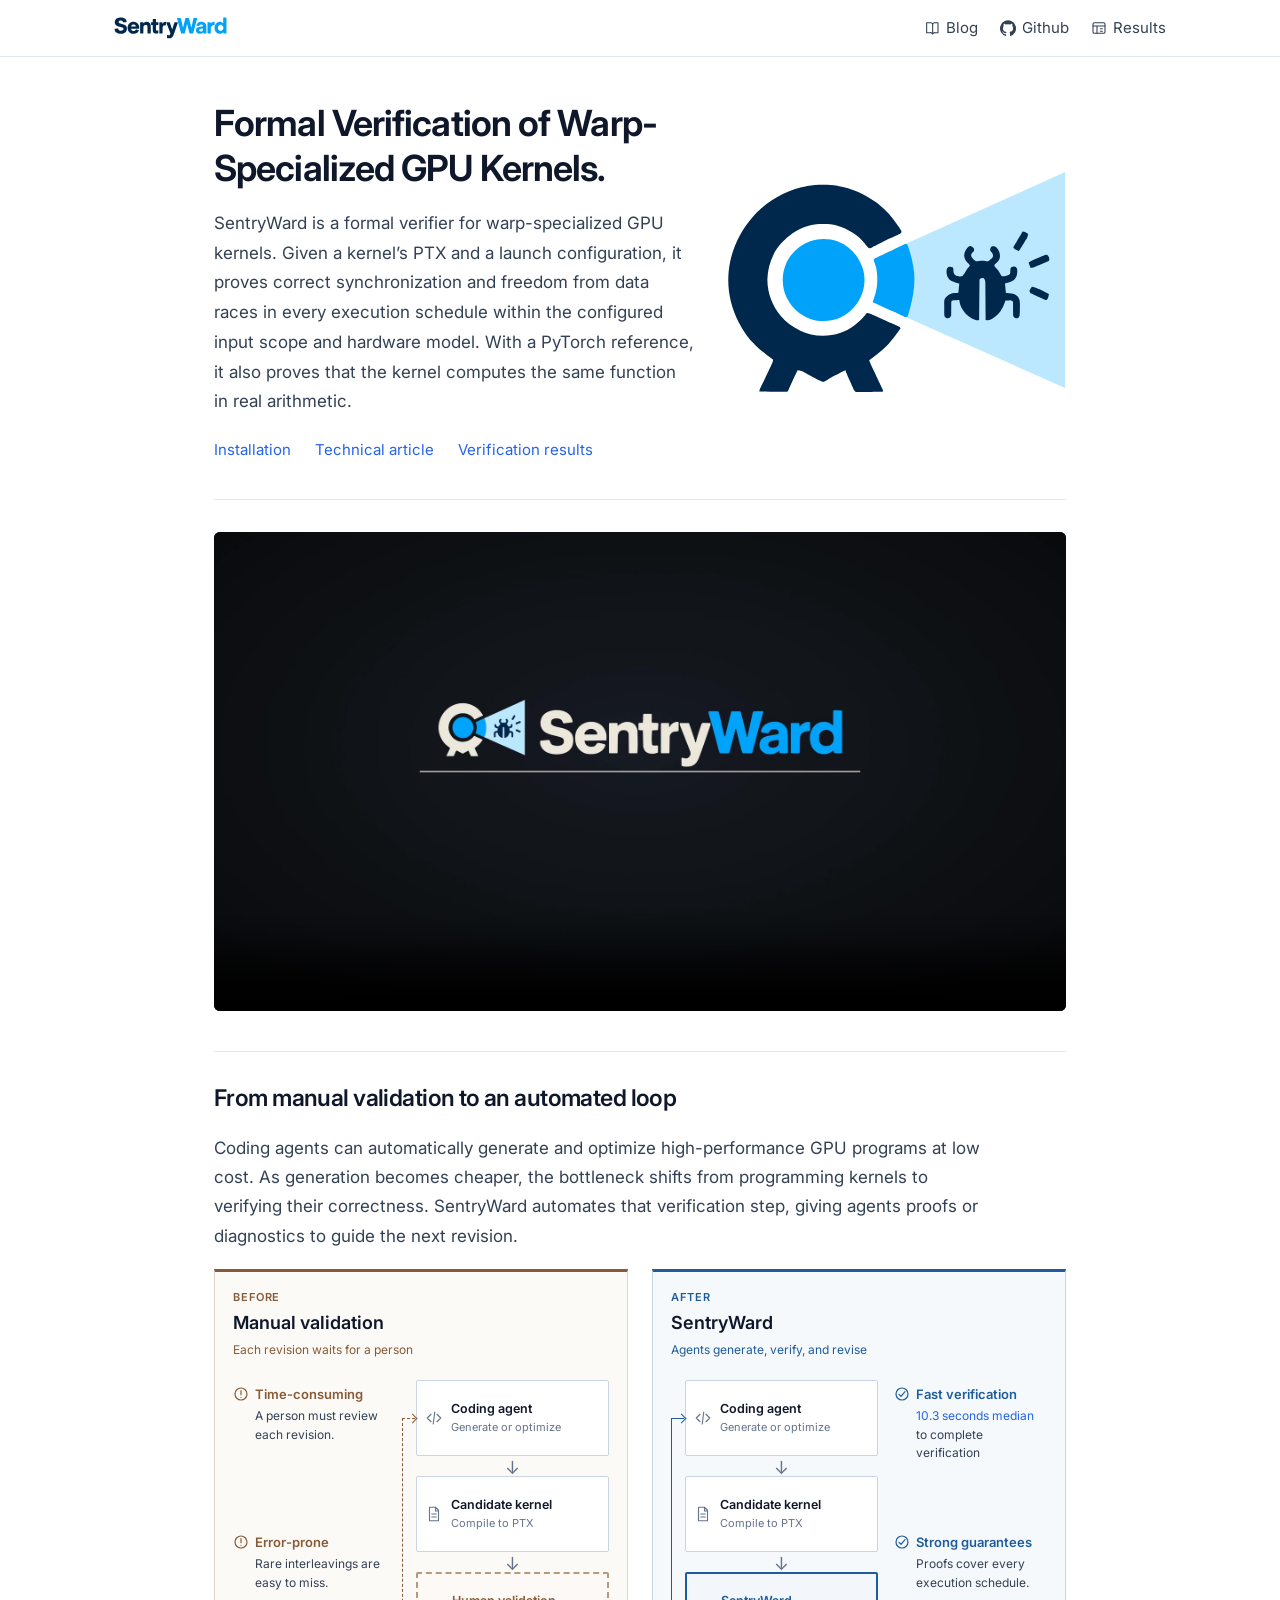
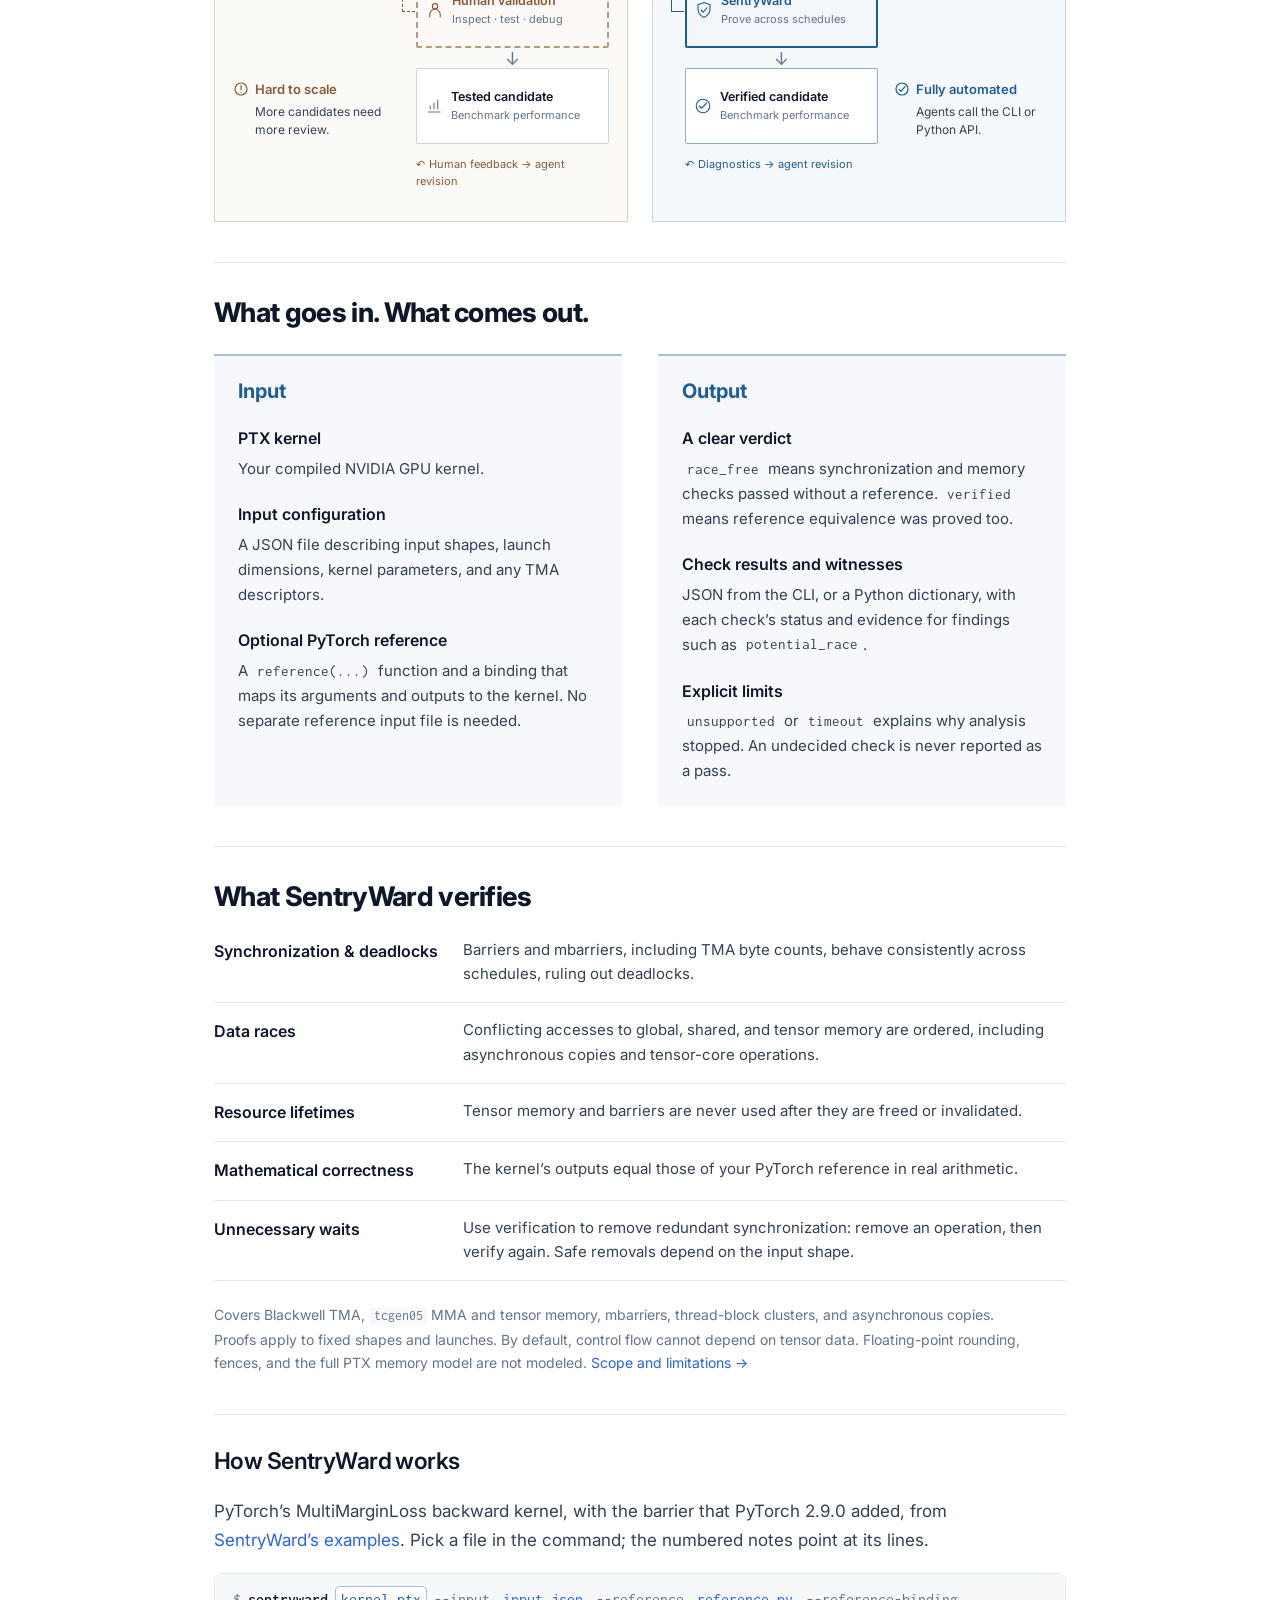
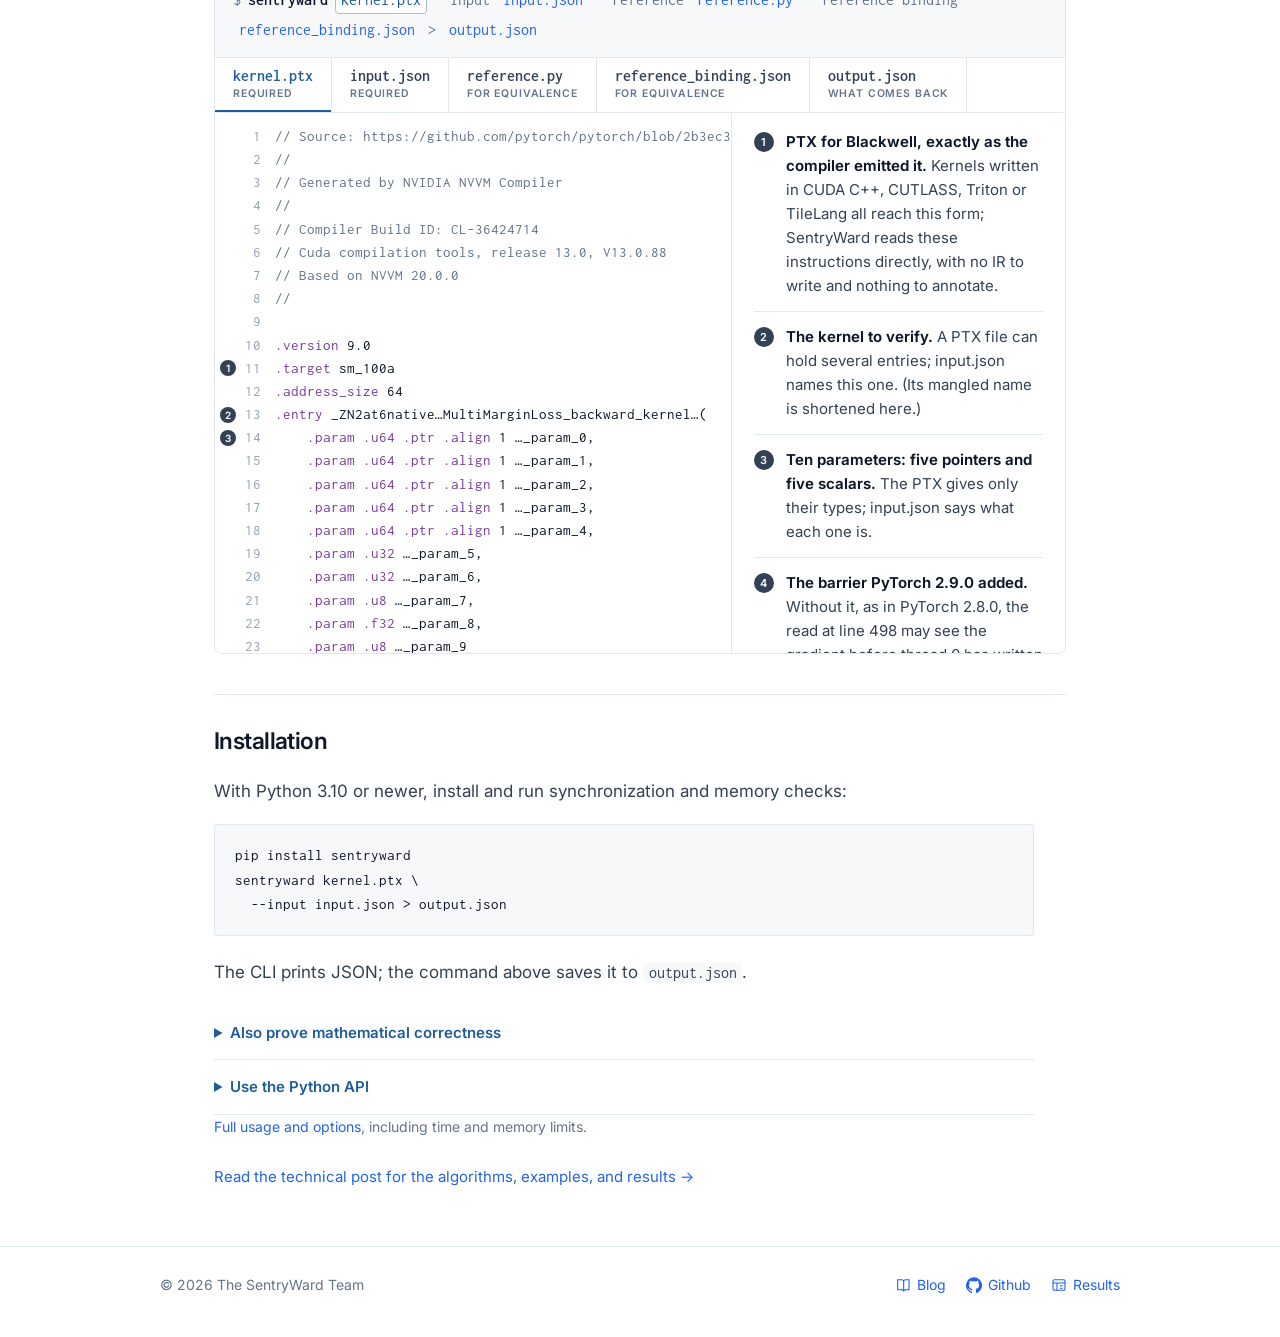
==== commit c2492104: "Simplify homepage video and kernel walkthrough" ====
--- a/index.html
+++ b/index.html
@@ -11,7 +11,7 @@
 <link rel="icon" type="image/svg+xml" href="assets/favicon.svg">
 <link rel="stylesheet" href="css/style.css">
 <link rel="stylesheet" href="css/site.css?v=20261015-workflows5">
-<link rel="stylesheet" href="css/home.css">
+<link rel="stylesheet" href="css/home.css?v=20261016-simplified">
 </head>
 <body class="release-page">
 <a class="skip-link" href="#main">Skip to content</a>
@@ -30,21 +30,12 @@
     <img class="hero-logo" src="assets/sentryward-mark.svg" width="340" height="222" alt="">
   </section>
 
-  <section class="release-section" id="overview" aria-labelledby="overview-title">
-    <h2 id="overview-title">Watch the overview</h2>
+  <section class="release-section" id="overview" aria-label="SentryWard overview video">
     <div class="film"><video id="overview-video" controls playsinline preload="metadata" poster="media/condensed_poster.jpg" aria-label="SentryWard overview, narrated, 2 minutes 40 seconds">
       <source src="media/condensed.mp4" type="video/mp4">
       <track kind="subtitles" srclang="en" label="English" src="media/condensed_en.vtt" default>
       <track kind="subtitles" srclang="zh" label="中文" src="media/condensed_zh.vtt">
     </video></div>
-    <ol class="film-chapters" id="overview-chapters" aria-label="Chapters">
-      <li><button data-t="0"><span>0:00</span>The problem</button></li>
-      <li><button data-t="29.4"><span>0:29</span>What it proves</button></li>
-      <li><button data-t="52.2"><span>0:52</span>How it works, in six parts</button></li>
-      <li><button data-t="109.64"><span>1:49</span>What it found</button></li>
-      <li><button data-t="143.95"><span>2:23</span>Who it is for</button></li>
-    </ol>
-    <p class="scope-note">Narrated, with English and Chinese subtitles. Its counts are from the October 13 results snapshot (169 kernels: 52 verified, 28 findings, 89 inconclusive); <a href="results/">the results</a> show the latest run. The <a href="blog/">technical article</a> covers the method in full.</p>
   </section>
 
   <section class="release-section workflows" id="agent-workflow" aria-labelledby="workflow-title">
@@ -146,13 +137,6 @@
         </dl>
       </div>
     </div>
-    <h3 class="home-h3">The files, for one kernel</h3>
-    <p class="reading">PyTorch&rsquo;s MultiMarginLoss backward kernel, with the barrier that PyTorch 2.9.0 added, from <a href="https://github.com/gpu-verifier/sentryward/tree/main/examples/pytorch__aten_MultiMarginLoss__sm_100a">SentryWard&rsquo;s examples</a>. Pick a file in the command; the numbered notes point at its lines.</p>
-    <div class="lp-files" id="files">
-      <div class="lp-cmdbar" id="fcmd"><span class="p">$</span><span class="w">sentryward</span><button data-f="ptx">kernel.ptx</button>--input<button data-f="input">input.json</button>--reference<button data-f="reference">reference.py</button>--reference-binding<button data-f="binding">reference_binding.json</button>&gt;<button data-f="output">output.json</button></div>
-      <div class="lp-ftabs" id="ftabs" role="tablist" aria-label="Files"></div>
-      <div class="lp-fv"><pre class="lp-code" id="fcode"></pre><ol class="lp-fnotes" id="fnotes" aria-label="Notes"></ol></div>
-    </div>
   </section>
 
   <section class="release-section" id="properties" aria-labelledby="properties-title">
@@ -167,25 +151,14 @@
     <p class="scope-note">Covers Blackwell TMA, <code>tcgen05</code> MMA and tensor memory, mbarriers, thread-block clusters, and asynchronous copies. Proofs apply to fixed shapes and launches. By default, control flow cannot depend on tensor data. Floating-point rounding, fences, and the full PTX memory model are not modeled. <a href="https://github.com/gpu-verifier/sentryward/blob/main/README.md#limitations">Scope and limitations <span aria-hidden="true">&rarr;</span></a></p>
   </section>
 
-  <section class="release-section" id="playground" aria-labelledby="playground-title">
-    <h2 id="playground-title">Try it in your browser</h2>
-    <p class="reading">Pick a kernel and press Run: SentryWard checks it here, compiled to WebAssembly, and nothing leaves your browser. The six parts of the check light up as they finish; for a race, the two accesses are marked in the PTX. <b>Your PTX</b> runs the same way: add the file, and the playground drafts its input configuration if you have none. The TileLang example replays the team&rsquo;s recorded run.</p>
-    <div class="lp-pg" id="pg">
-      <div class="pg-bar">
-        <span class="pg-title"><img src="assets/sentryward-wordmark.svg" alt="SentryWard" width="92" height="18"></span>
-        <div class="pg-ex" id="pg-ex" role="tablist" aria-label="Examples"></div>
-        <button class="pg-up" id="pg-mine" title="Check your own PTX, in this browser">Your PTX</button><input type="file" id="pg-file" multiple hidden accept=".ptx,.json,.py,text/plain,application/json">
-        <button class="pg-run" id="pg-run"><svg viewBox="0 0 24 24" aria-hidden="true"><path d="M8 5.6v12.8a1 1 0 0 0 1.53.85l10.1-6.4a1 1 0 0 0 0-1.7L9.53 4.75A1 1 0 0 0 8 5.6z" fill="currentColor"/></svg>Run</button>
-      </div>
-      <div class="pg-cmd" id="pg-cmd"></div>
-      <div class="pg-main">
-        <div class="pg-pane"><div class="pg-tabs" id="pg-tabs" role="tablist" aria-label="Files"><button data-t="ptx">kernel.ptx</button><button data-t="in">input.json</button><button data-t="ref">reference.py</button></div><div class="pg-code" id="pg-ptx"></div><pre class="pg-in" id="pg-in" hidden></pre><pre class="pg-in" id="pg-ref" hidden></pre></div>
-        <div class="pg-pane pg-out"><div class="pg-h">Verification</div><ol class="pg-steps" id="pg-steps"></ol><div class="pg-verdict" id="pg-verdict" aria-live="polite"></div><details class="pg-json" hidden><summary>output.json</summary><pre id="pg-json"></pre></details></div>
-      </div>
-      <div class="pg-status" id="pg-status"></div>
-      <svg class="pg-arc" id="pg-arc" aria-hidden="true"></svg>
-    </div>
-    <p class="scope-note">The playground runs SentryWard 0.1.0 without a reference: the synchronization and memory checks. Equivalence to a PyTorch reference needs PyTorch, so for that, use <code>pip install "sentryward[reference]"</code>. It needs a recent Chrome, Edge or Firefox (WebAssembly with 64-bit memory and threads); in other browsers, the examples replay recorded runs. The first run downloads the verifier (9&nbsp;MB) and reloads the page once to enable threads.</p>
+  <section class="release-section" id="how-it-works" aria-labelledby="how-it-works-title">
+    <h2 id="how-it-works-title">How SentryWard works</h2>
+    <p class="reading">PyTorch&rsquo;s MultiMarginLoss backward kernel, with the barrier that PyTorch 2.9.0 added, from <a href="https://github.com/gpu-verifier/sentryward/tree/main/examples/pytorch__aten_MultiMarginLoss__sm_100a">SentryWard&rsquo;s examples</a>. Pick a file in the command; the numbered notes point at its lines.</p>
+    <div class="lp-files" id="files">
+      <div class="lp-cmdbar" id="fcmd"><span class="p">$</span><span class="w">sentryward</span><button data-f="ptx">kernel.ptx</button>--input<button data-f="input">input.json</button>--reference<button data-f="reference">reference.py</button>--reference-binding<button data-f="binding">reference_binding.json</button>&gt;<button data-f="output">output.json</button></div>
+      <div class="lp-ftabs" id="ftabs" role="tablist" aria-label="Files"></div>
+      <div class="lp-fv"><pre class="lp-code" id="fcode"></pre><ol class="lp-fnotes" id="fnotes" aria-label="Notes"></ol></div>
+    </div>
   </section>
 
   <section class="release-section" id="get-started" aria-labelledby="start-title">
@@ -222,6 +195,6 @@
   </section>
 </main>
 <footer><div class="footer-in"><span>&copy; 2026 The SentryWard Team</span><nav aria-label="Footer navigation"><a href="blog/"><svg class="nav-icon" viewBox="0 0 24 24" fill="none" stroke="currentColor" stroke-width="1.6" stroke-linecap="round" stroke-linejoin="round" aria-hidden="true" focusable="false"><path d="M4 4h6a3 3 0 0 1 3 3v14a4 4 0 0 0-4-2H4zM13 7a3 3 0 0 1 3-3h5v15h-4a4 4 0 0 0-4 2"/></svg><span>Blog</span></a><a href="https://github.com/gpu-verifier/sentryward"><svg class="nav-icon" viewBox="0 0 24 24" fill="currentColor" aria-hidden="true" focusable="false"><path d="M12 .5a12 12 0 0 0-3.79 23.39c.6.11.82-.26.82-.58v-2.03c-3.34.73-4.04-1.42-4.04-1.42-.55-1.39-1.33-1.76-1.33-1.76-1.09-.75.08-.73.08-.73 1.2.08 1.84 1.23 1.84 1.23 1.07 1.84 2.81 1.31 3.5 1 .11-.78.42-1.31.76-1.61-2.66-.3-5.47-1.33-5.47-5.93 0-1.31.47-2.38 1.23-3.22-.12-.3-.53-1.52.12-3.18 0 0 1.01-.32 3.3 1.23a11.5 11.5 0 0 1 6 0c2.29-1.55 3.3-1.23 3.3-1.23.65 1.66.24 2.88.12 3.18.77.84 1.23 1.91 1.23 3.22 0 4.61-2.81 5.62-5.49 5.92.43.37.81 1.1.81 2.22v3.13c0 .32.22.7.83.58A12 12 0 0 0 12 .5Z"/></svg><span>Github</span></a><a href="results/"><svg class="nav-icon" viewBox="0 0 24 24" fill="none" stroke="currentColor" stroke-width="1.6" stroke-linecap="round" stroke-linejoin="round" aria-hidden="true" focusable="false"><rect x="3" y="4" width="18" height="16" rx="2"/><path d="M3 9h18M9 9v11m5-7h3m-3 4h3"/></svg><span>Results</span></a></nav></div></footer>
-<script type="module" src="js/home.mjs"></script>
+<script type="module" src="js/home.mjs?v=20261016-simplified"></script>
 </body>
 </html>
--- a/css/home.css
+++ b/css/home.css
@@ -1,32 +1,22 @@
-/* The home page's film, example files and playground (js/home.mjs), in style.css's tokens: Inter and Inconsolata,
-   the input/output columns' gray panels, --hb for what is selected. */
-.home-h3 { margin: 34px 0 10px; font-size: 19px; }
-#overview p, #usage .home-h3 + p, #playground p { text-wrap: pretty; }
+/* Homepage overview video and annotated files, using the shared site palette. */
+#how-it-works > p { text-wrap: pretty; }
 
 /* the film */
 .film { aspect-ratio: 16 / 9; overflow: hidden; border-radius: 6px; background: #0b0d10; }
 .film video { display: block; width: 100%; height: 100%; }
-.film-chapters { display: flex; flex-wrap: wrap; gap: 6px; margin: 12px 0 16px; padding: 0; list-style: none; }
-.film-chapters li { margin: 0; }
-.film-chapters button { all: unset; cursor: pointer; display: inline-flex; gap: 8px; padding: 5px 10px; border: 1px solid var(--rule); border-radius: 6px; color: var(--text-2); font-size: 14px; }
-.film-chapters button span { color: var(--muted); font-family: Inconsolata, ui-monospace, Menlo, monospace; font-size: 15px; }
-.film-chapters button:hover { border-color: #a9bfd8; color: var(--hb); }
-.film-chapters button[aria-current="true"] { border-color: var(--hb); color: var(--hb); box-shadow: inset 0 0 0 1px var(--hb); }
-.film-chapters button:focus-visible { outline: 2px solid var(--link); outline-offset: 2px; }
+/* syntax colours, in the page's palette */
+.lp-code .c { color: var(--muted); }
+.lp-code .d { color: #7a3e9d; }
+.lp-code .lb { color: #a15c07; }
+.lp-code .op { color: var(--hb); text-decoration: none; cursor: inherit; border-radius: 0; }
+.lp-code .rg { color: var(--text-2); }
+.lp-code .pr { color: var(--bad); }
+.lp-code .gap { color: #94a3b8; }
+.lp-code .k { color: var(--hb); }
+.lp-code .s { color: var(--good); }
+.lp-code .nm, .lp-code .kw { color: #7a3e9d; }
 
-/* syntax colours, in the page's palette */
-.lp-code .c, .pg-code .c, .pg-in .c { color: var(--muted); }
-.lp-code .d, .pg-code .d { color: #7a3e9d; }
-.lp-code .lb, .pg-code .lb { color: #a15c07; }
-.lp-code .op, .pg-code .op, .pg-in .op { color: var(--hb); text-decoration: none; cursor: inherit; border-radius: 0; }
-.lp-code .rg, .pg-code .rg { color: var(--text-2); }
-.lp-code .pr, .pg-code .pr { color: var(--bad); }
-.lp-code .gap, .pg-code .gap { color: #94a3b8; }
-.lp-code .k, .pg-json .k, .pg-in .k { color: var(--hb); }
-.lp-code .s, .pg-json .s, .pg-in .s { color: var(--good); }
-.lp-code .nm, .lp-code .kw, .pg-json .nm, .pg-json .kw, .pg-in .nm, .pg-in .kw { color: #7a3e9d; }
-
-/* the files, for one kernel */
+/* annotated kernel files */
 .lp-files { margin: 18px 0 0; overflow: hidden; border: 1px solid var(--rule); border-radius: 8px; background: #fff; }
 .lp-cmdbar { display: flex; flex-wrap: wrap; align-items: baseline; gap: 2px 7px; padding: 12px 18px; border-bottom: 1px solid var(--rule); background: var(--code-bg); color: var(--muted); font: 15.5px/1.7 Inconsolata, ui-monospace, Menlo, monospace; }
 .lp-cmdbar .w { color: var(--text); font-weight: 600; }
@@ -56,89 +46,8 @@
 .lp-fnotes li.on, .lp-fnotes li:focus-visible { color: var(--text); }
 .lp-fnotes li.on::before { background: var(--hb); }
 
-/* the playground */
-.lp-pg { position: relative; margin: 18px 0 0; overflow: hidden; border: 1px solid var(--rule); border-radius: 8px; background: #fff; }
-.lp-pg.drop { outline: 2px dashed var(--hb); outline-offset: 4px; }
-.pg-bar { display: flex; flex-wrap: wrap; align-items: center; gap: 10px 12px; padding: 10px 14px; border-bottom: 1px solid var(--rule); background: var(--code-bg); }
-.pg-title img { display: block; height: 18px; }
-.pg-ex { display: flex; flex-wrap: wrap; gap: 6px; margin-left: auto; }
-.pg-ex button, .pg-up { all: unset; cursor: pointer; padding: 5px 10px; border: 1px solid var(--rule); border-radius: 6px; background: #fff; color: var(--text-2); font-size: 14px; font-weight: 500; }
-.pg-ex button:hover { border-color: #cbd5e1; color: var(--text); }
-.pg-ex button[aria-selected="true"] { border-color: var(--hb); color: var(--hb); box-shadow: inset 0 0 0 1px var(--hb); }
-.pg-up { border-style: dashed; border-color: #94a3b8; }
-.pg-up:hover { border-color: var(--hb); color: var(--hb); }
-.pg-run { all: unset; cursor: pointer; display: inline-flex; align-items: center; gap: 7px; margin-left: auto; padding: 6px 14px 6px 11px; border-radius: 6px; background: var(--hb); color: #fff; font-size: 14px; font-weight: 600; }   /* right-aligned, also when it wraps */
-.pg-run:hover { background: #174a7d; }
-.pg-run:disabled { opacity: 0.5; cursor: default; }
-.pg-run svg { width: 14px; height: 14px; }
-.pg-run:focus-visible, .pg-up:focus-visible, .pg-ex button:focus-visible, .pg-tabs button:focus-visible { outline: 2px solid var(--link); outline-offset: 2px; }
-.pg-cmd { padding: 8px 14px; overflow-x: auto; border-bottom: 1px solid var(--rule); color: var(--text-2); font: 15px Inconsolata, ui-monospace, Menlo, monospace; white-space: nowrap; }
-.pg-cmd .p, .pg-cmd .c { color: var(--muted); }
-.pg-cmd .c { margin-left: 14px; }
-.pg-main { display: grid; grid-template-columns: minmax(0, 1.7fr) minmax(0, 1fr); height: 620px; }
-.pg-pane { display: flex; flex-direction: column; min-width: 0; min-height: 0; border-right: 1px solid var(--rule); }
-.pg-pane:last-child { border-right: 0; }
-.pg-tabs { flex: none; display: flex; border-bottom: 1px solid var(--rule); }
-.pg-tabs button { all: unset; cursor: pointer; padding: 8px 14px; border-right: 1px solid var(--rule); color: var(--muted); font: 500 15px Inconsolata, ui-monospace, Menlo, monospace; }
-.pg-tabs button[hidden] { display: none; }
-.pg-tabs button[aria-selected="true"] { color: var(--text); box-shadow: inset 0 -2px 0 var(--hb); }
-.pg-h { flex: none; padding: 8px 14px; border-bottom: 1px solid var(--rule); color: var(--muted); font-size: 11px; font-weight: 600; letter-spacing: 0.08em; text-transform: uppercase; }
-.pg-code { position: relative; flex: 1; overflow: auto; padding: 8px 0 16px; font: 14px/20px Inconsolata, ui-monospace, Menlo, monospace; tab-size: 4; }
-.pg-code .l { position: relative; display: block; padding: 0 14px 0 70px; white-space: pre; }
-.pg-code .n { position: absolute; left: 0; width: 44px; color: #94a3b8; text-align: right; user-select: none; }
-.pg-code .l.mw { background: rgba(175, 35, 45, 0.08); }
-.pg-code .l.mr { background: rgba(30, 92, 155, 0.09); }
-.pg-code .l.mok { background: rgba(40, 110, 50, 0.09); }
-.pg-code .tg { margin-left: 14px; padding: 0 6px; border: 1px solid; border-radius: 4px; font: 600 10.5px/1.6 Inter, sans-serif; letter-spacing: 0.04em; text-transform: uppercase; }
-.pg-code .tg.w { color: var(--bad); }
-.pg-code .tg.r { color: var(--hb); }
-.pg-code .tg.ok { color: var(--good); }
-.pg-code .l.flash { opacity: 1; animation: pgflash 1.6s ease-out; }   /* style.css's .flash is an SVG overlay at opacity 0 */
-@keyframes pgflash { from { background: rgba(30, 92, 155, 0.3); } }
-.pg-arc { position: absolute; left: 0; top: 0; width: 70px; overflow: visible; pointer-events: none; }
-.pg-in { flex: 1; margin: 0; padding: 10px 16px 14px; overflow: auto; border-radius: 0; background: #fff; color: var(--text-2); font: 14px/1.6 Inconsolata, ui-monospace, Menlo, monospace; white-space: pre; }
-.pg-in[contenteditable="plaintext-only"] { outline: none; box-shadow: inset 0 0 0 1px var(--rule); caret-color: var(--hb); }
-.pg-in[contenteditable="plaintext-only"]:focus { box-shadow: inset 0 0 0 2px #a9bfd8; }
-.pg-in[hidden], .pg-code[hidden] { display: none; }
-.pg-out { overflow: auto; }
-.pg-steps { display: grid; gap: 5px; margin: 0; padding: 10px 12px 4px; list-style: none; }
-.pg-steps li { display: flex; flex-wrap: wrap; align-items: baseline; gap: 2px 10px; margin: 0; padding: 6px 10px; border: 1px solid var(--rule); border-radius: 6px; color: var(--muted); font-size: 14px; line-height: 1.45; transition: background 0.25s, border-color 0.25s, color 0.25s; }
-.pg-steps li i { flex: none; align-self: center; width: 9px; height: 9px; border: 1.5px solid currentColor; border-radius: 50%; }
-.pg-steps li .d { margin-left: auto; color: var(--muted); font: 14px Inconsolata, ui-monospace, Menlo, monospace; }
-.pg-steps li.on { border-color: #a9bfd8; color: var(--text); }
-.pg-steps li.on i { border-color: var(--hb); animation: pgpulse 0.8s infinite alternate; }
-@keyframes pgpulse { to { background: var(--hb); } }
-.pg-steps li.pass { color: var(--text); }
-.pg-steps li.pass i { border-color: var(--good); background: var(--good); }
-.pg-steps li.fail { border-color: rgba(175, 35, 45, 0.45); background: rgba(175, 35, 45, 0.05); color: var(--text); }
-.pg-steps li.fail i { border-color: var(--bad); background: var(--bad); }
-.pg-steps li.fail .d { color: var(--bad); }
-.pg-steps li.skip { opacity: 0.45; }
-.pg-verdict { margin: 10px 12px 0; padding: 12px 14px; border: 1px solid var(--rule); border-radius: 6px; color: var(--text-2); font-size: 14.5px; line-height: 1.6; }
-.pg-verdict.good { border-color: rgba(40, 110, 50, 0.4); background: rgba(40, 110, 50, 0.05); }
-.pg-verdict.bad { border-color: rgba(175, 35, 45, 0.4); background: rgba(175, 35, 45, 0.04); }
-.pg-verdict p { margin: 10px 0 0; }
-.pg-verdict .pg-idle { margin: 0; color: var(--muted); }
-.pg-verdict .pg-todo { margin: 6px 0 8px; padding-left: 18px; color: var(--text-2); font-size: 13.5px; line-height: 1.55; }
-.pg-verdict .verdict { font: 600 17px Inconsolata, ui-monospace, Menlo, monospace; }
-.pg-verdict .v-eq { color: var(--good); }
-.pg-verdict .v-bad { color: var(--bad); }
-.pg-verdict .wit { display: grid; gap: 4px; margin-top: 10px; }
-.pg-verdict .wit .reg { color: var(--text-2); font: 14px Inconsolata, ui-monospace, Menlo, monospace; }
-.pg-verdict .wit button { all: unset; cursor: pointer; padding: 5px 8px; border-radius: 5px; background: var(--code-bg); color: var(--text-2); font: 14px Inconsolata, ui-monospace, Menlo, monospace; }
-.pg-verdict .wit button:hover { background: var(--step-bg); color: var(--text); }
-.pg-verdict .wit b.w { color: var(--bad); }
-.pg-verdict .wit b.r { color: var(--hb); }
-.pg-json { margin: 10px 12px 14px; }
-.pg-json summary { cursor: pointer; color: var(--muted); font-size: 11px; font-weight: 600; letter-spacing: 0.08em; text-transform: uppercase; }
-.pg-json pre { margin: 8px 0 0; padding: 0; border-radius: 0; background: none; color: var(--text-2); font-size: 13px; line-height: 1.5; white-space: pre; }
-.pg-status { display: flex; flex-wrap: wrap; justify-content: space-between; gap: 4px 16px; padding: 7px 14px; border-top: 1px solid var(--rule); background: var(--code-bg); color: var(--muted); font: 14px Inconsolata, ui-monospace, Menlo, monospace; }
-
 @media (max-width: 760px) {
-  .lp-fv, .pg-main { grid-template-columns: minmax(0, 1fr); height: auto; }
+  .lp-fv { grid-template-columns: minmax(0, 1fr); height: auto; }
   .lp-code { max-height: 400px; border-right: 0; border-bottom: 1px solid var(--rule); }
-  .pg-pane { border-right: 0; border-bottom: 1px solid var(--rule); }
-  .pg-code, .pg-in { max-height: 360px; }
-  .pg-ex { width: 100%; margin-left: 0; }
 }
-@media (prefers-reduced-motion: reduce) { .pg-steps li, .lp-code .l { transition: none; } .pg-steps li.on i { animation: none; } }
+@media (prefers-reduced-motion: reduce) { .lp-code .l { transition: none; } }
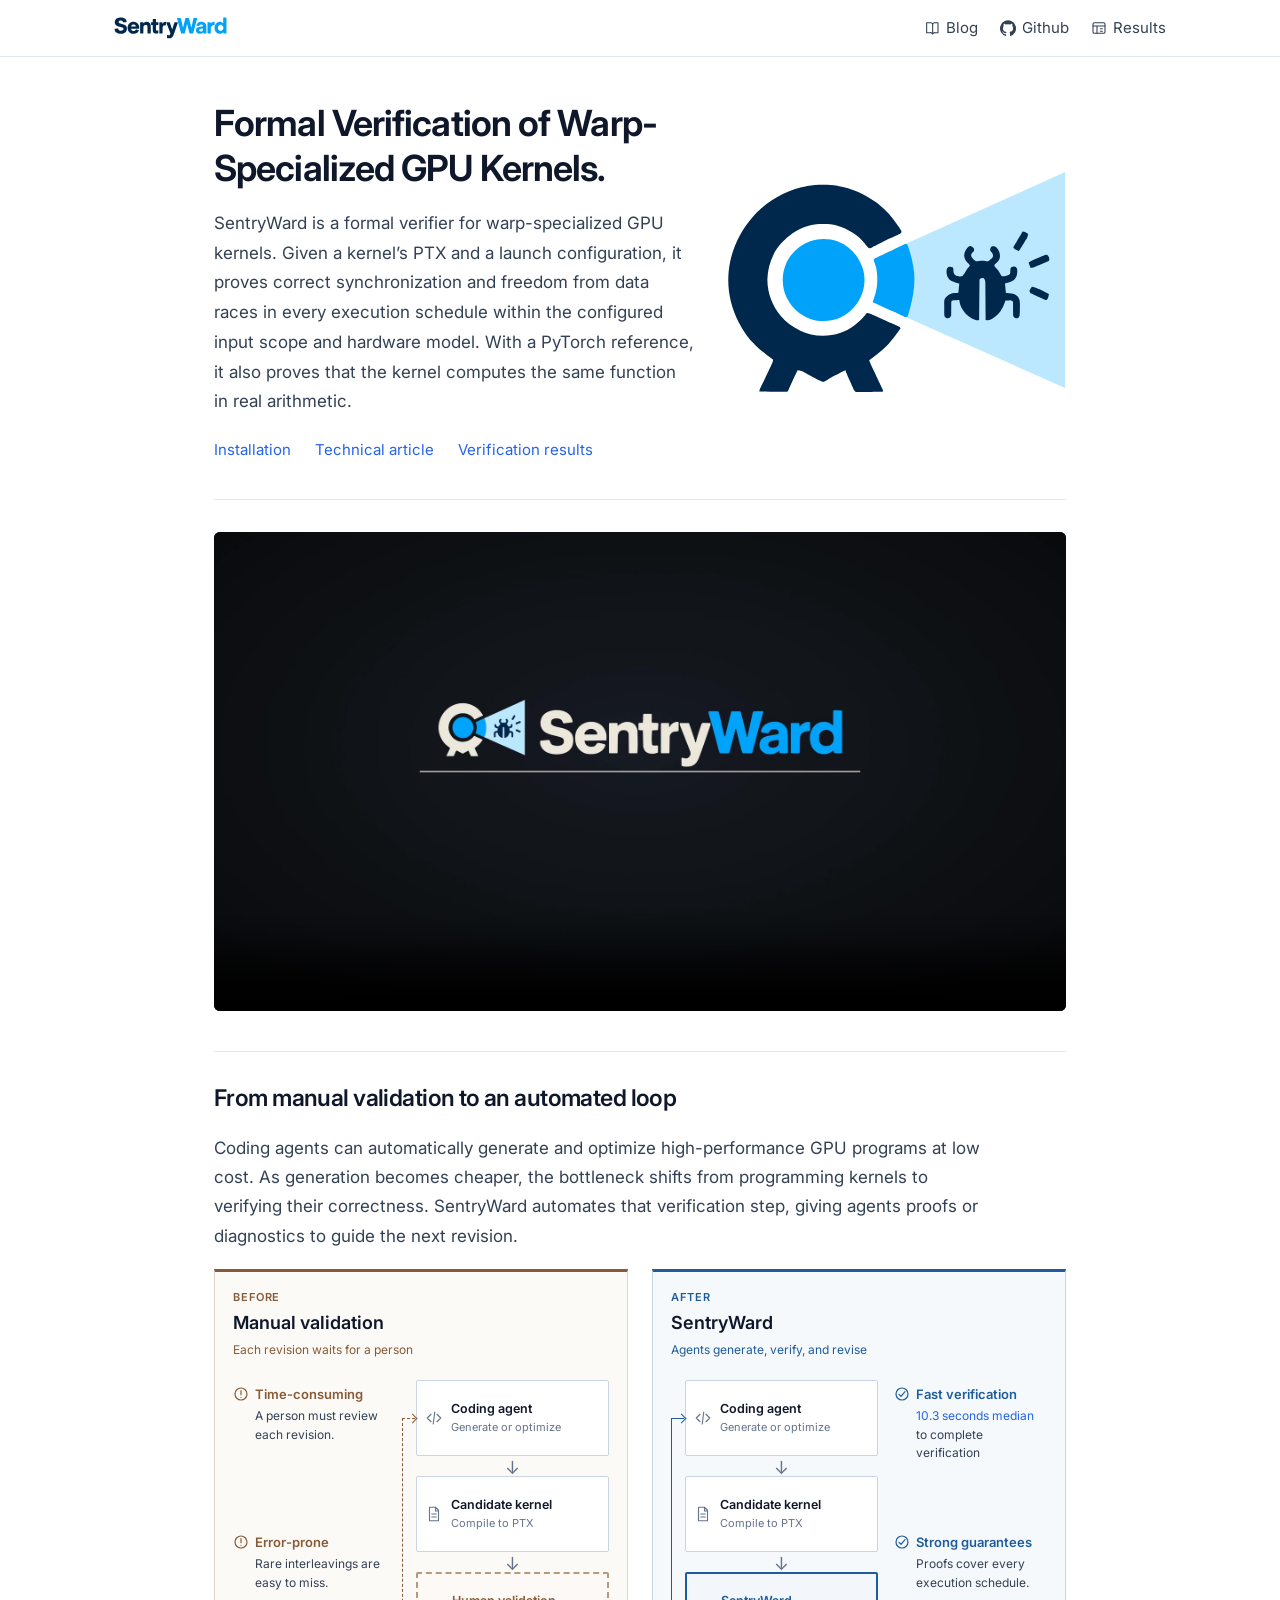
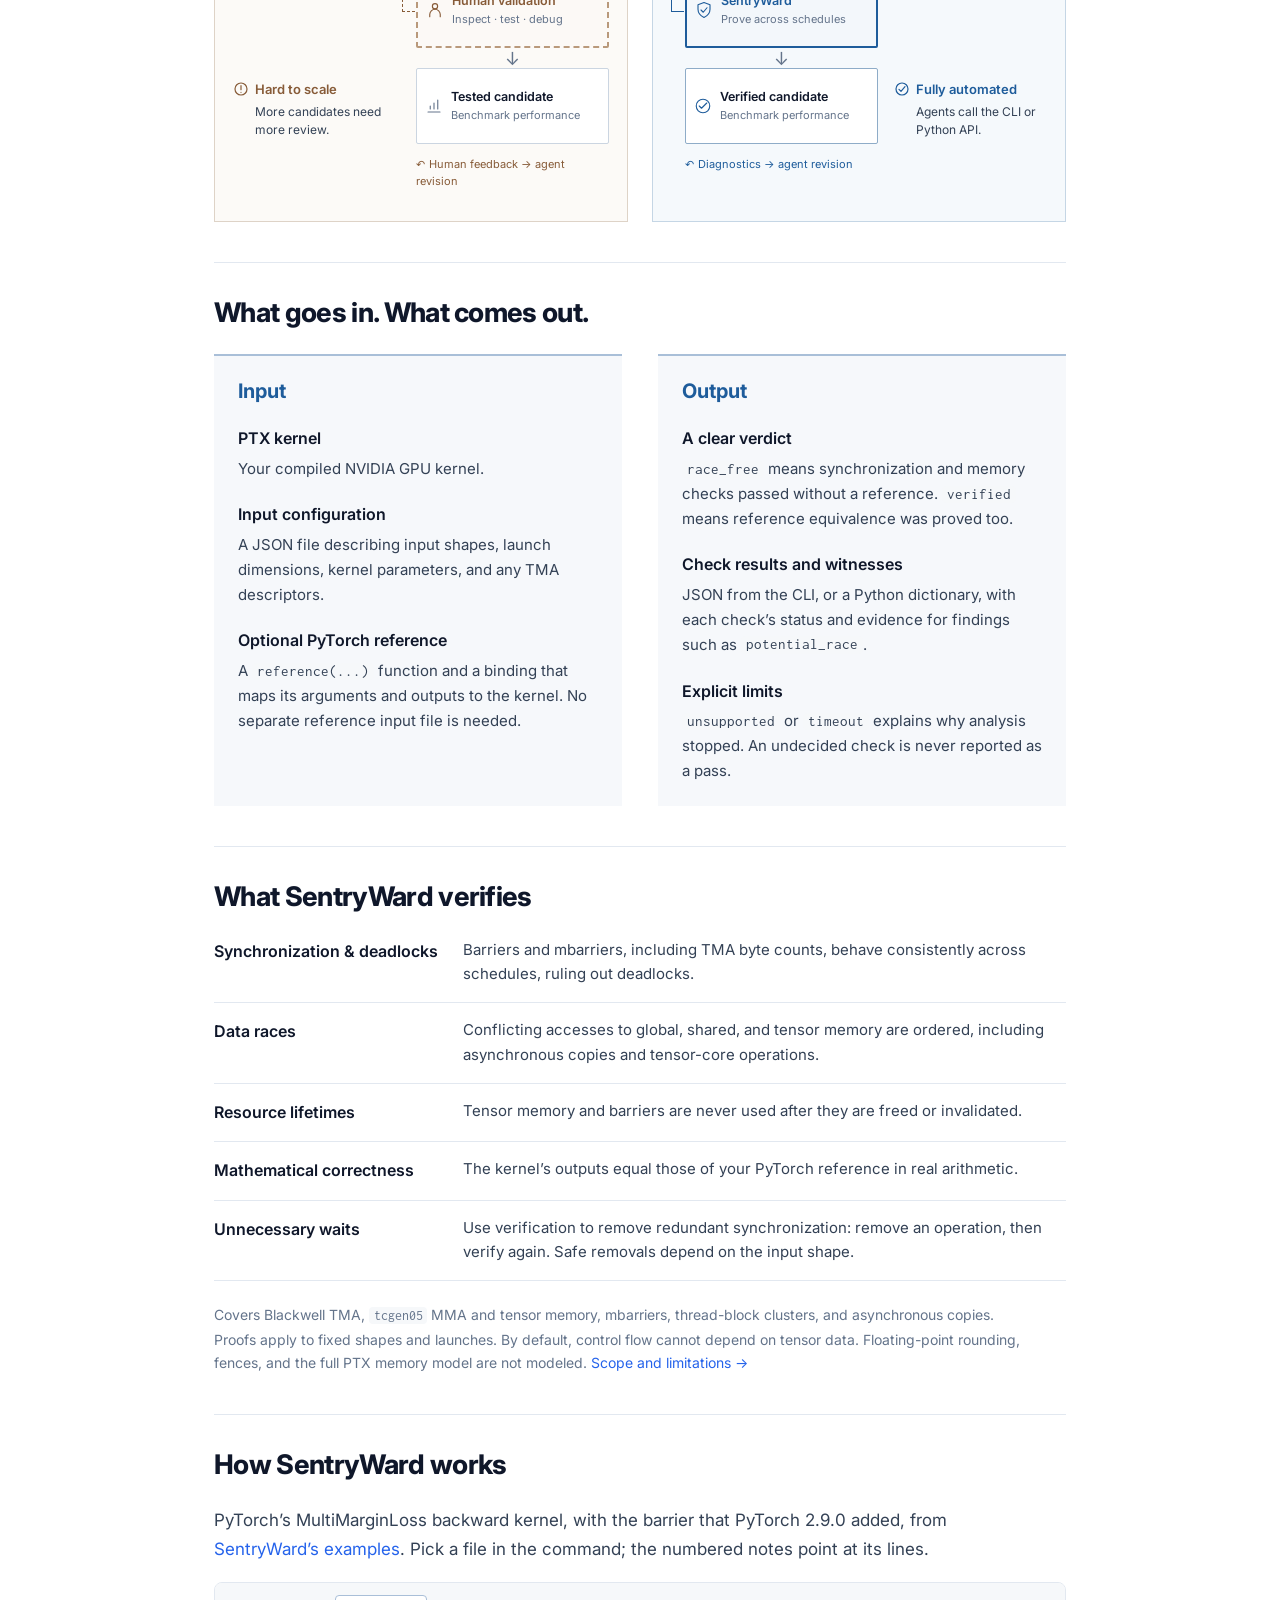
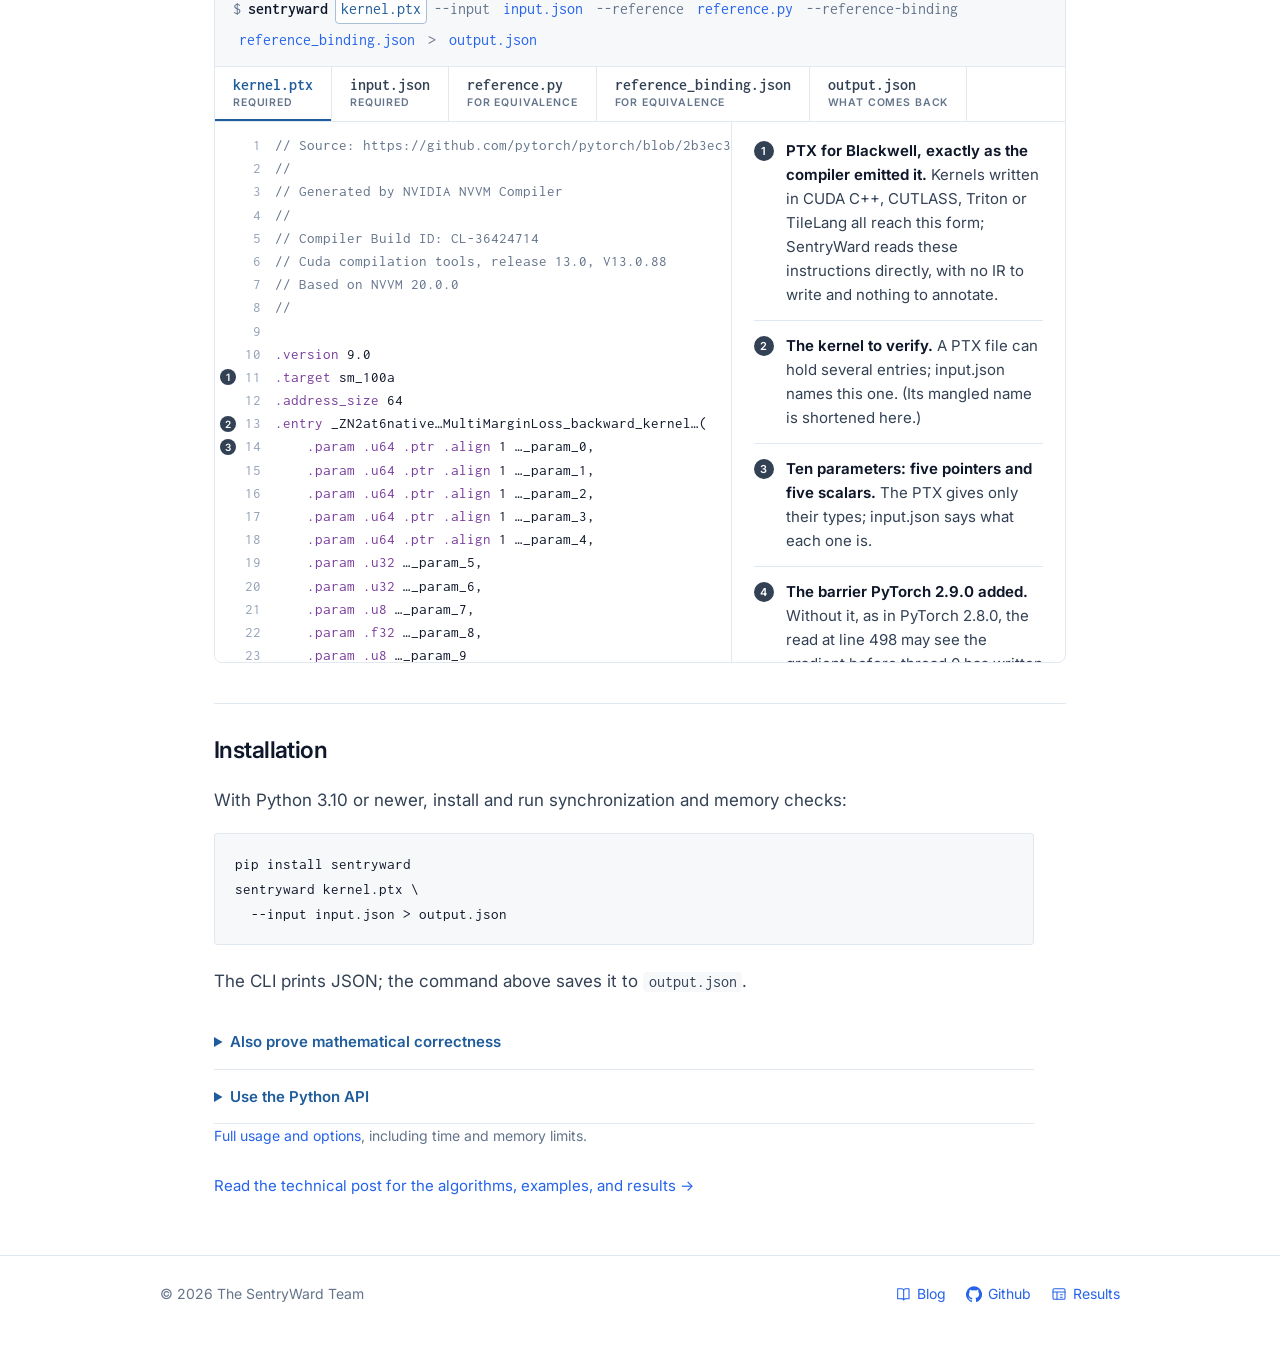
==== commit 5b9233d6: "Match homepage section heading typography" ====
--- a/index.html
+++ b/index.html
@@ -10,7 +10,7 @@
 <link rel="stylesheet" href="https://fonts.googleapis.com/css2?family=Inter:wght@400;500;600;700;800&family=Inconsolata:wght@400;600&display=swap">
 <link rel="icon" type="image/svg+xml" href="assets/favicon.svg">
 <link rel="stylesheet" href="css/style.css">
-<link rel="stylesheet" href="css/site.css?v=20261015-workflows5">
+<link rel="stylesheet" href="css/site.css?v=20261016-headings">
 <link rel="stylesheet" href="css/home.css?v=20261016-simplified">
 </head>
 <body class="release-page">
--- a/css/site.css
+++ b/css/site.css
@@ -25,7 +25,7 @@
 .release-section h2 { margin: 0 0 20px; font-size: 23px; font-weight: 600; letter-spacing: -0.025em; }
 .release-section p { color: var(--text-2); }
 .release .scope-note { max-width: 820px; color: var(--muted); font-size: 14px; line-height: 1.65; }
-#usage > h2, #properties > h2 { margin-bottom: 24px; font-size: 27px; font-weight: 750; }
+#usage > h2, #properties > h2, #how-it-works > h2 { margin-bottom: 24px; font-size: 27px; font-weight: 750; }
 .io-grid { display: grid; grid-template-columns: repeat(2, minmax(0, 1fr)); gap: 36px; }
 .io-column { padding: 22px 24px; background: #f6f8fb; border-top: 2px solid #a9bfd8; }
 .io-column h3 { margin: 0 0 20px; color: var(--hb); font-size: 20px; font-weight: 700; }
@@ -108,7 +108,7 @@
   .lead { font-size: 16px; }
   .release-section { padding-top: 26px; margin-bottom: 32px; }
   .release-section h2 { font-size: 24px; }
-  #usage > h2, #properties > h2 { font-size: 24px; }
+  #usage > h2, #properties > h2, #how-it-works > h2 { font-size: 24px; }
   .io-grid { grid-template-columns: 1fr; gap: 20px; }
   .io-column { padding: 20px; }
   .property-list > div { grid-template-columns: 1fr; gap: 5px; }
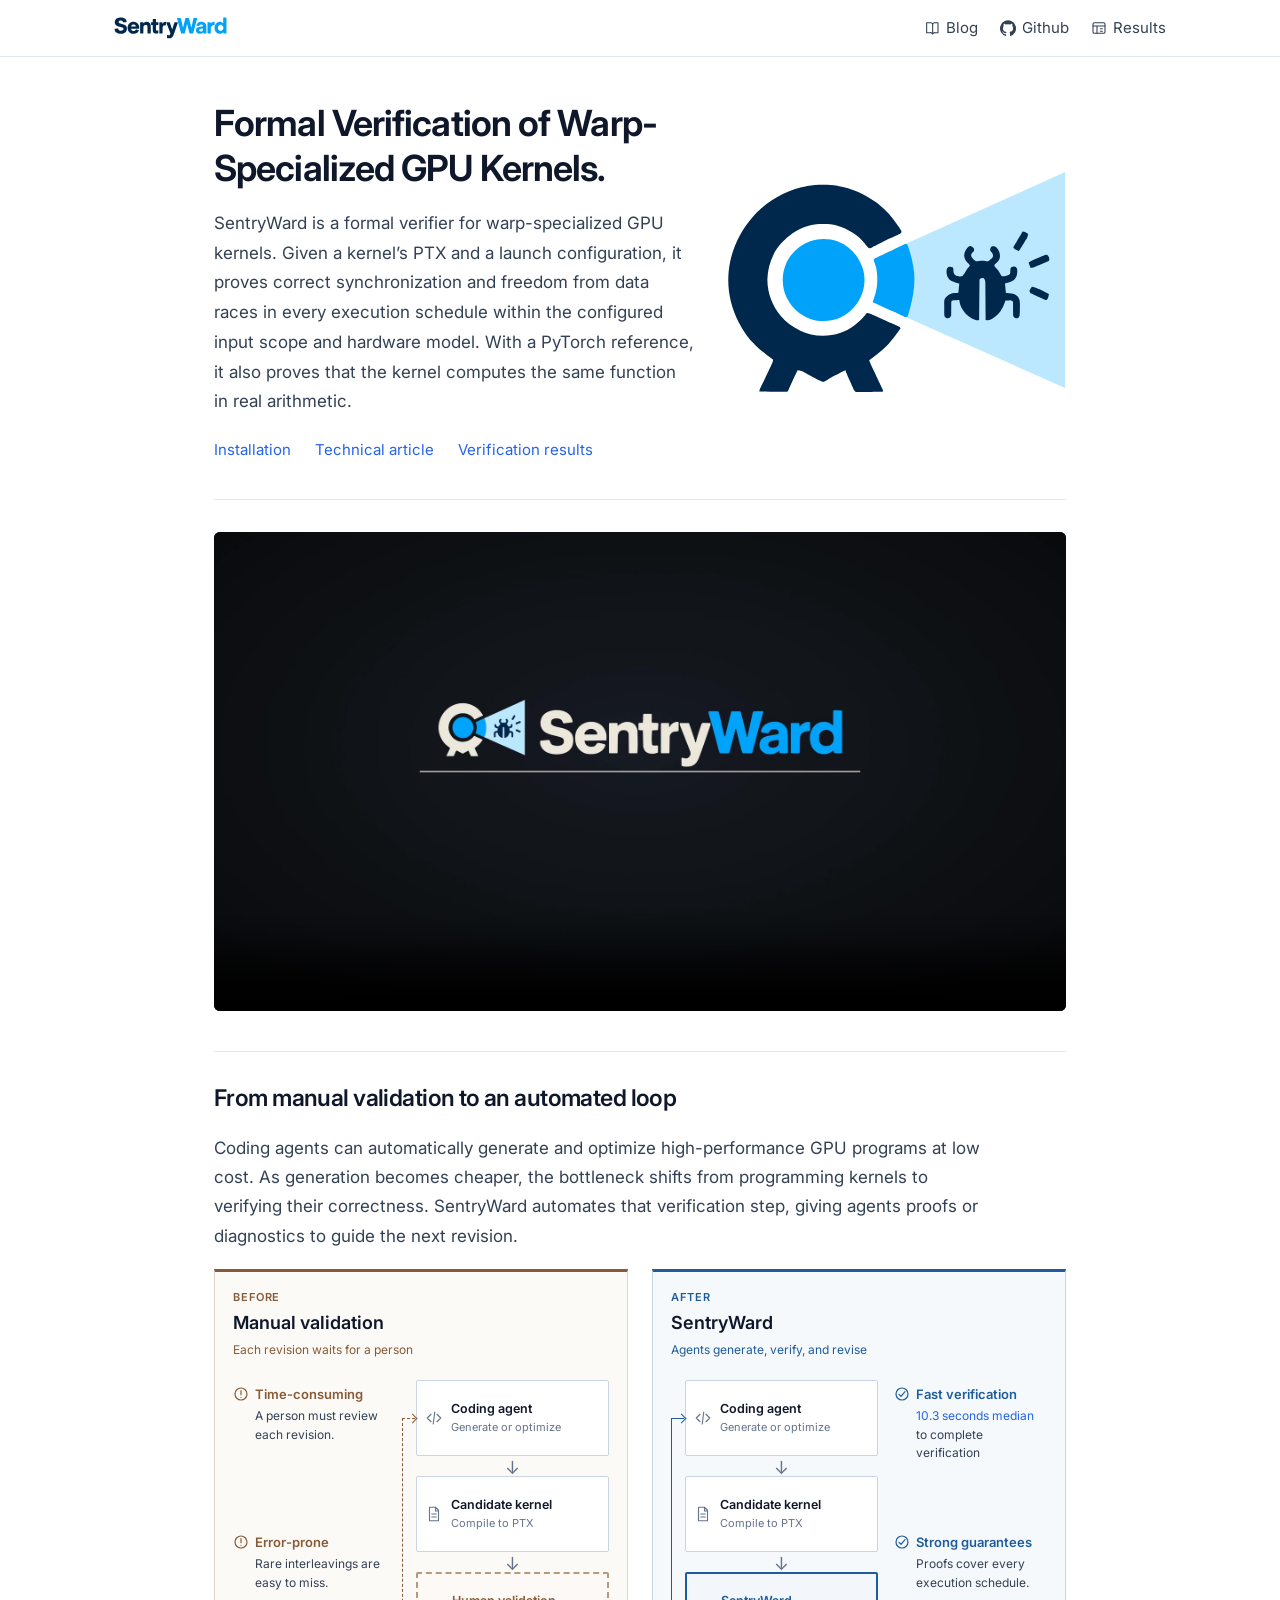
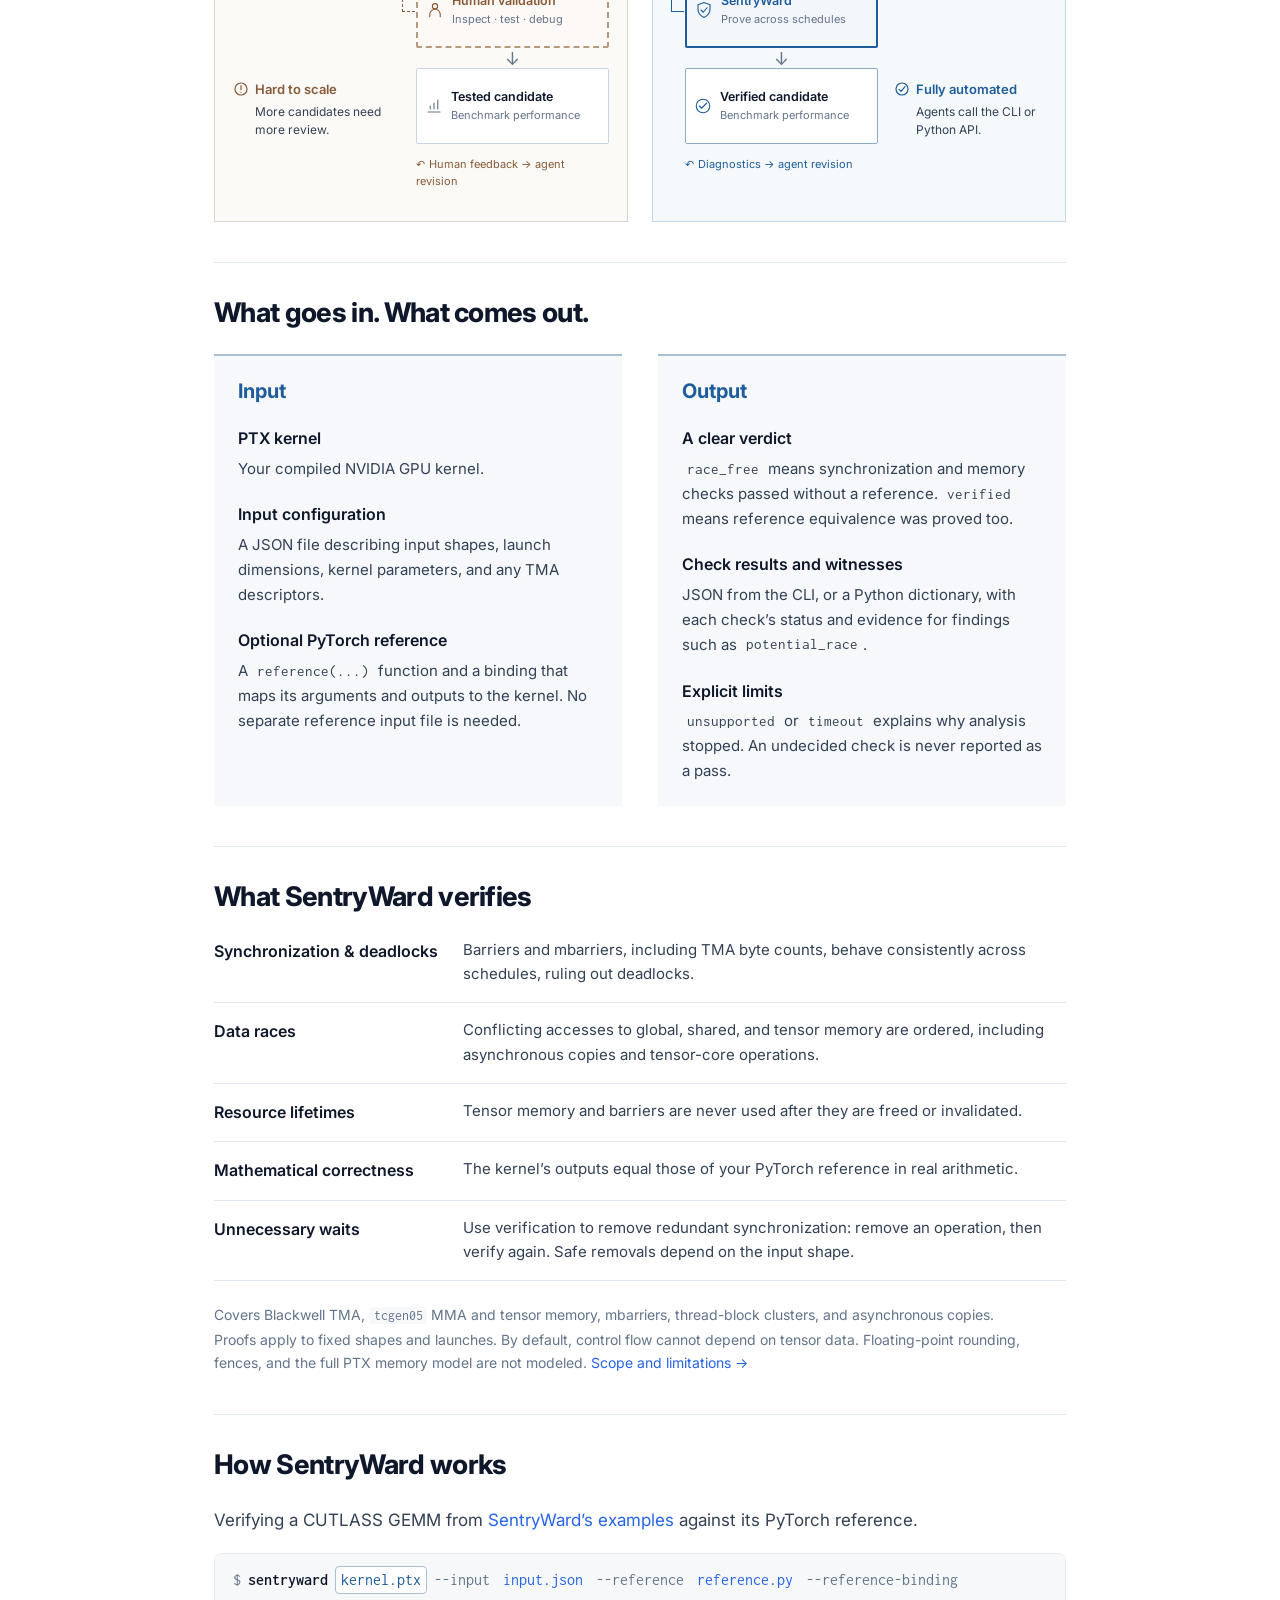
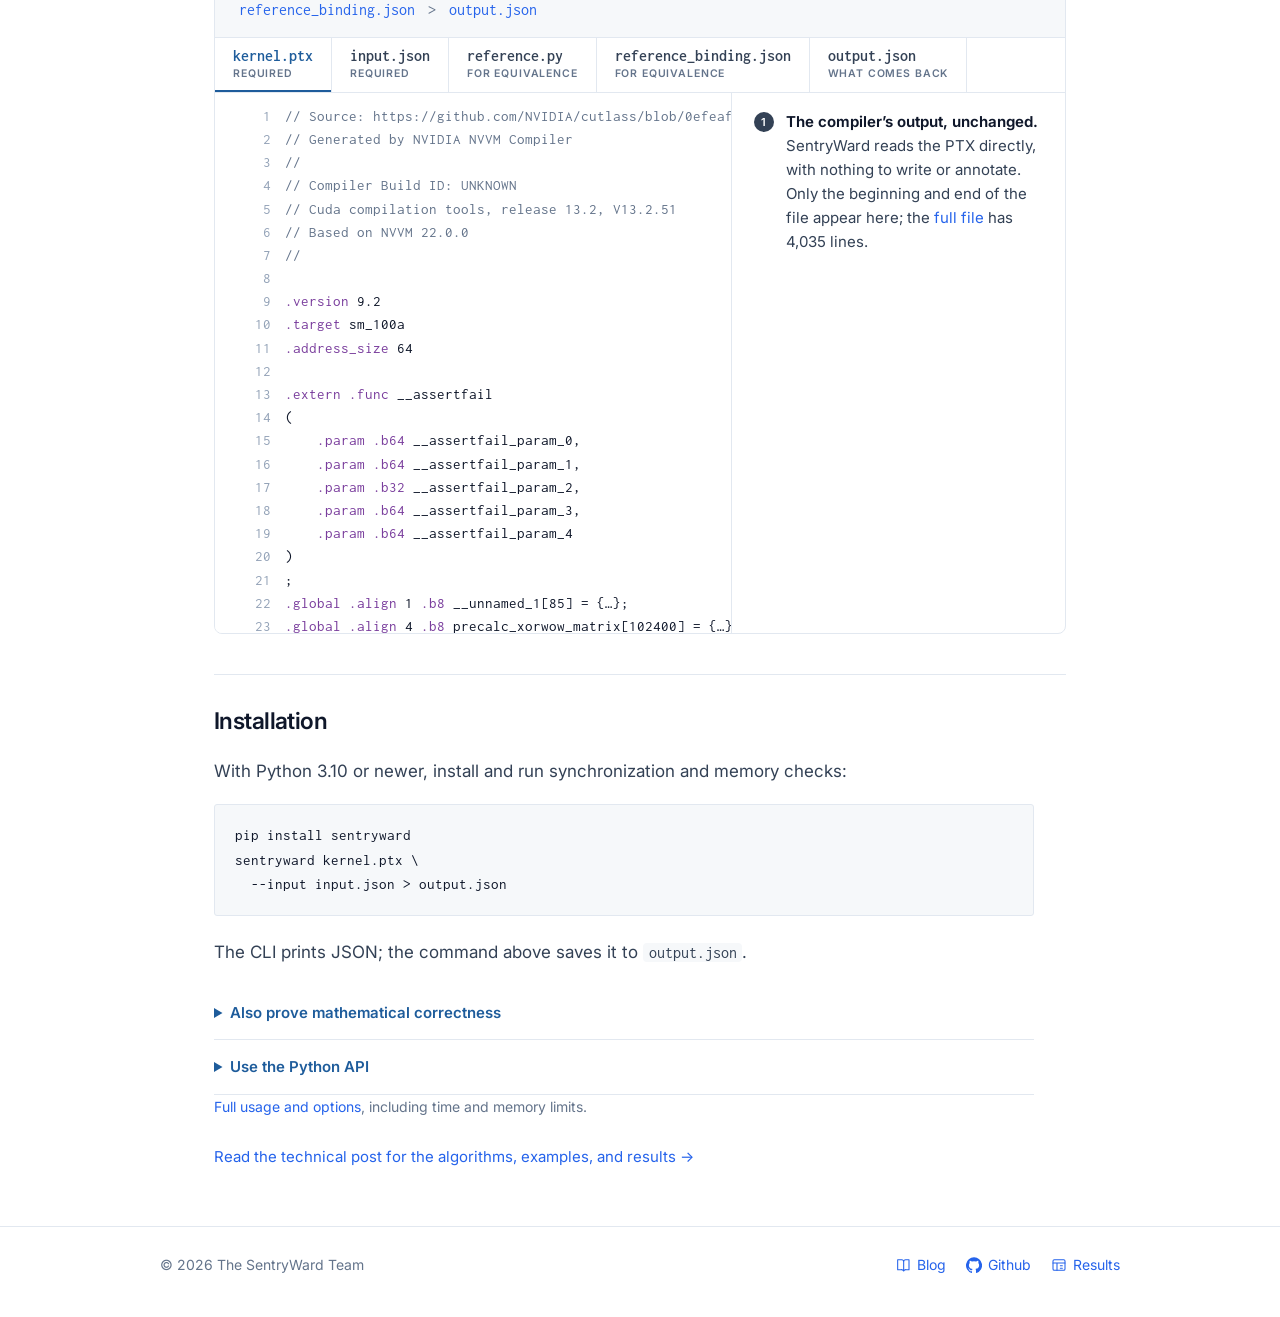
==== commit 77e0d20b: "Show a CUTLASS GEMM in the homepage's annotated files "How SentryWard works" now shows the files of " ====
--- a/index.html
+++ b/index.html
@@ -11,7 +11,7 @@
 <link rel="icon" type="image/svg+xml" href="assets/favicon.svg">
 <link rel="stylesheet" href="css/style.css">
 <link rel="stylesheet" href="css/site.css?v=20261016-headings">
-<link rel="stylesheet" href="css/home.css?v=20261016-simplified">
+<link rel="stylesheet" href="css/home.css?v=20261016-cutlass">
 </head>
 <body class="release-page">
 <a class="skip-link" href="#main">Skip to content</a>
@@ -153,7 +153,7 @@
 
   <section class="release-section" id="how-it-works" aria-labelledby="how-it-works-title">
     <h2 id="how-it-works-title">How SentryWard works</h2>
-    <p class="reading">PyTorch&rsquo;s MultiMarginLoss backward kernel, with the barrier that PyTorch 2.9.0 added, from <a href="https://github.com/gpu-verifier/sentryward/tree/main/examples/pytorch__aten_MultiMarginLoss__sm_100a">SentryWard&rsquo;s examples</a>. Pick a file in the command; the numbered notes point at its lines.</p>
+    <p class="reading">Verifying a CUTLASS GEMM from <a href="https://github.com/gpu-verifier/sentryward/tree/main/examples/cutlass__dense-gemm-f16-tma-1sm__sm_100a">SentryWard&rsquo;s examples</a> against its PyTorch reference.</p>
     <div class="lp-files" id="files">
       <div class="lp-cmdbar" id="fcmd"><span class="p">$</span><span class="w">sentryward</span><button data-f="ptx">kernel.ptx</button>--input<button data-f="input">input.json</button>--reference<button data-f="reference">reference.py</button>--reference-binding<button data-f="binding">reference_binding.json</button>&gt;<button data-f="output">output.json</button></div>
       <div class="lp-ftabs" id="ftabs" role="tablist" aria-label="Files"></div>
@@ -195,6 +195,6 @@
   </section>
 </main>
 <footer><div class="footer-in"><span>&copy; 2026 The SentryWard Team</span><nav aria-label="Footer navigation"><a href="blog/"><svg class="nav-icon" viewBox="0 0 24 24" fill="none" stroke="currentColor" stroke-width="1.6" stroke-linecap="round" stroke-linejoin="round" aria-hidden="true" focusable="false"><path d="M4 4h6a3 3 0 0 1 3 3v14a4 4 0 0 0-4-2H4zM13 7a3 3 0 0 1 3-3h5v15h-4a4 4 0 0 0-4 2"/></svg><span>Blog</span></a><a href="https://github.com/gpu-verifier/sentryward"><svg class="nav-icon" viewBox="0 0 24 24" fill="currentColor" aria-hidden="true" focusable="false"><path d="M12 .5a12 12 0 0 0-3.79 23.39c.6.11.82-.26.82-.58v-2.03c-3.34.73-4.04-1.42-4.04-1.42-.55-1.39-1.33-1.76-1.33-1.76-1.09-.75.08-.73.08-.73 1.2.08 1.84 1.23 1.84 1.23 1.07 1.84 2.81 1.31 3.5 1 .11-.78.42-1.31.76-1.61-2.66-.3-5.47-1.33-5.47-5.93 0-1.31.47-2.38 1.23-3.22-.12-.3-.53-1.52.12-3.18 0 0 1.01-.32 3.3 1.23a11.5 11.5 0 0 1 6 0c2.29-1.55 3.3-1.23 3.3-1.23.65 1.66.24 2.88.12 3.18.77.84 1.23 1.91 1.23 3.22 0 4.61-2.81 5.62-5.49 5.92.43.37.81 1.1.81 2.22v3.13c0 .32.22.7.83.58A12 12 0 0 0 12 .5Z"/></svg><span>Github</span></a><a href="results/"><svg class="nav-icon" viewBox="0 0 24 24" fill="none" stroke="currentColor" stroke-width="1.6" stroke-linecap="round" stroke-linejoin="round" aria-hidden="true" focusable="false"><rect x="3" y="4" width="18" height="16" rx="2"/><path d="M3 9h18M9 9v11m5-7h3m-3 4h3"/></svg><span>Results</span></a></nav></div></footer>
-<script type="module" src="js/home.mjs?v=20261016-simplified"></script>
+<script type="module" src="js/home.mjs?v=20261016-cutlass"></script>
 </body>
 </html>
--- a/css/home.css
+++ b/css/home.css
@@ -33,9 +33,9 @@
 .lp-ftabs button[aria-selected="true"] b { color: var(--hb); }
 .lp-fv { display: grid; grid-template-columns: minmax(0, 1.55fr) minmax(0, 1fr); height: 540px; }
 .lp-code { position: relative; margin: 0; padding: 12px 0 16px; overflow: auto; border-right: 1px solid var(--rule); border-radius: 0; background: #fff; color: var(--text); font: 14.5px/1.6 Inconsolata, ui-monospace, Menlo, monospace; tab-size: 4; }
-.lp-code .l { position: relative; display: block; padding: 0 18px 0 60px; white-space: pre; transition: background 0.2s; }
+.lp-code .l { position: relative; display: block; padding: 0 18px 0 70px; white-space: pre; transition: background 0.2s; }
 .lp-code .l.hl { background: var(--step-bg); }
-.lp-code .n { position: absolute; left: 0; width: 46px; color: #94a3b8; text-align: right; user-select: none; }
+.lp-code .n { position: absolute; left: 0; width: 56px; color: #94a3b8; text-align: right; user-select: none; }
 .lp-code .mk { all: unset; cursor: pointer; position: absolute; left: 5px; top: 50%; width: 16px; height: 16px; transform: translateY(-50%); border-radius: 50%; background: var(--text-2); color: #fff; font: 600 10px/16px Inter, sans-serif; text-align: center; }
 .lp-code .l.hl .mk { background: var(--hb); }
 .lp-fnotes { margin: 0; padding: 4px 22px 16px; overflow: auto; list-style: none; }
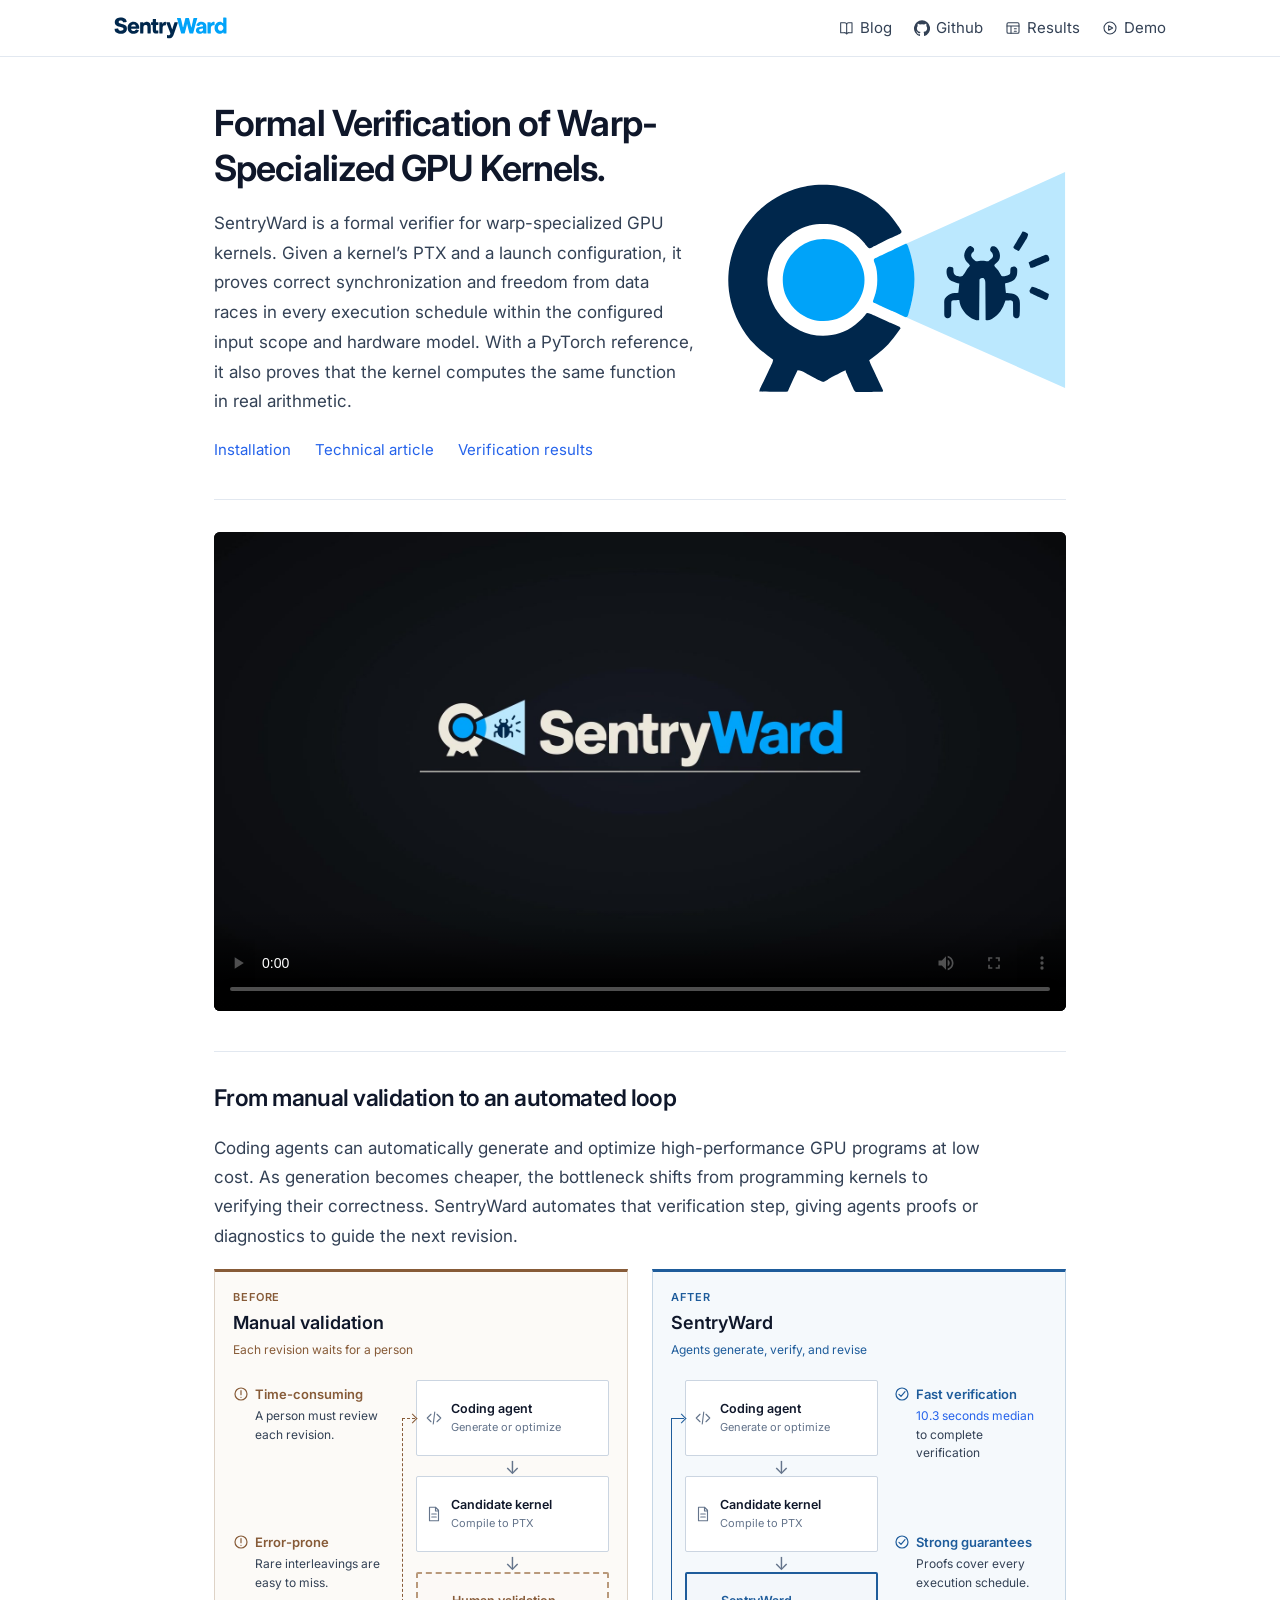
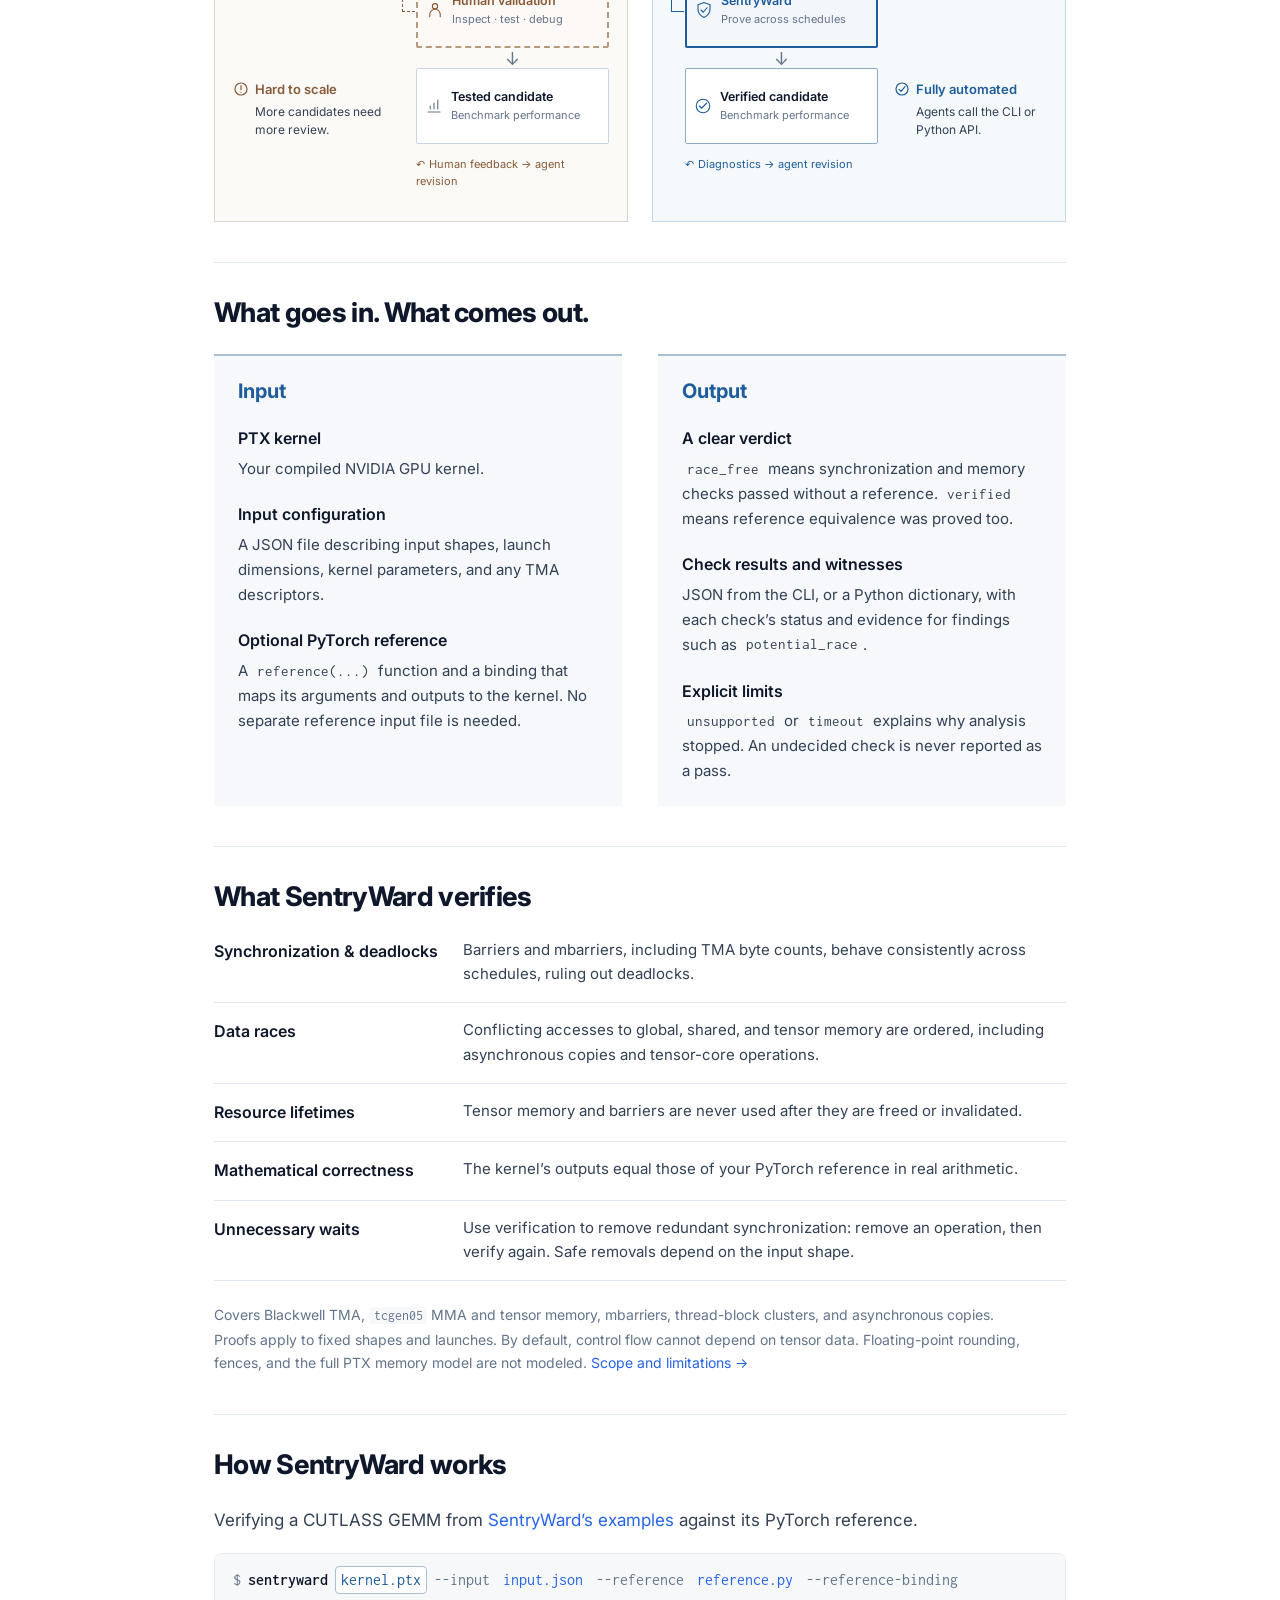
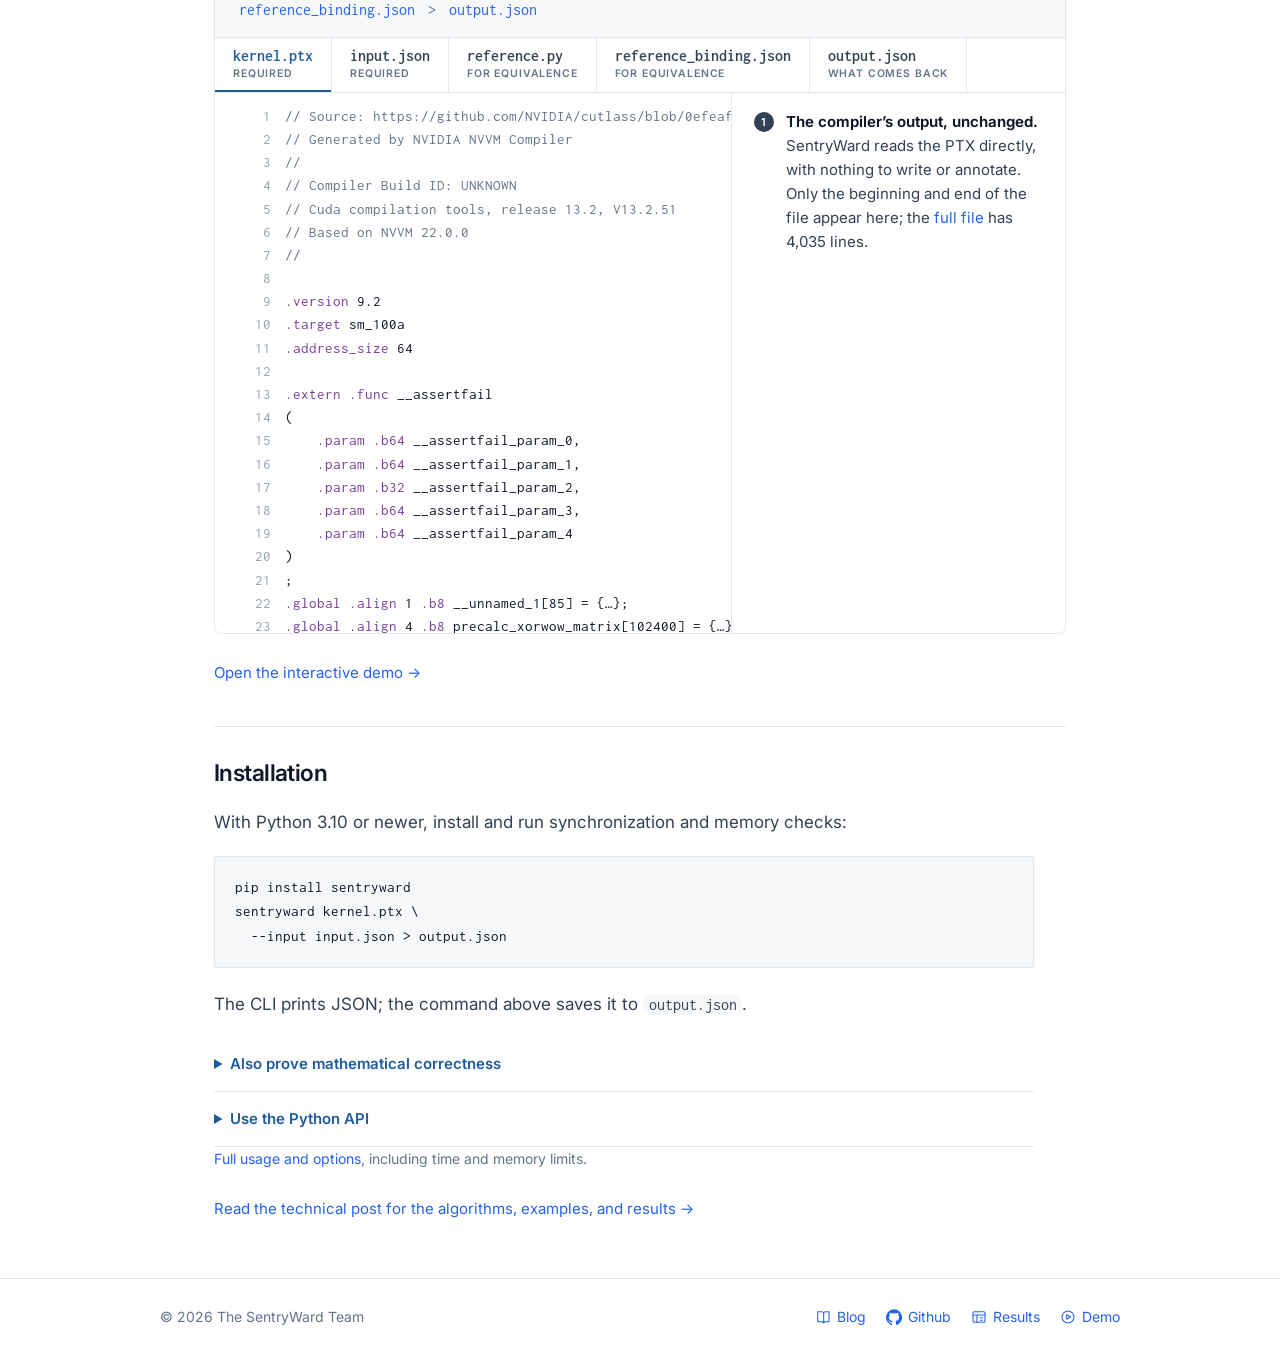
==== commit 35e5fe6c: "Add an interactive demo page with CUTLASS and TileLang examples /demo/ brings back the in-browser ve" ====
--- a/index.html
+++ b/index.html
@@ -17,7 +17,7 @@
 <a class="skip-link" href="#main">Skip to content</a>
 <header class="topbar"><div class="in">
   <a class="brand" href="./" aria-label="SentryWard home"><img src="assets/sentryward-wordmark.svg" width="113" height="22" alt="SentryWard"></a>
-  <nav class="topnav" aria-label="Main navigation"><a href="blog/"><svg class="nav-icon" viewBox="0 0 24 24" fill="none" stroke="currentColor" stroke-width="1.6" stroke-linecap="round" stroke-linejoin="round" aria-hidden="true" focusable="false"><path d="M4 4h6a3 3 0 0 1 3 3v14a4 4 0 0 0-4-2H4zM13 7a3 3 0 0 1 3-3h5v15h-4a4 4 0 0 0-4 2"/></svg><span>Blog</span></a><a href="https://github.com/gpu-verifier/sentryward"><svg class="nav-icon" viewBox="0 0 24 24" fill="currentColor" aria-hidden="true" focusable="false"><path d="M12 .5a12 12 0 0 0-3.79 23.39c.6.11.82-.26.82-.58v-2.03c-3.34.73-4.04-1.42-4.04-1.42-.55-1.39-1.33-1.76-1.33-1.76-1.09-.75.08-.73.08-.73 1.2.08 1.84 1.23 1.84 1.23 1.07 1.84 2.81 1.31 3.5 1 .11-.78.42-1.31.76-1.61-2.66-.3-5.47-1.33-5.47-5.93 0-1.31.47-2.38 1.23-3.22-.12-.3-.53-1.52.12-3.18 0 0 1.01-.32 3.3 1.23a11.5 11.5 0 0 1 6 0c2.29-1.55 3.3-1.23 3.3-1.23.65 1.66.24 2.88.12 3.18.77.84 1.23 1.91 1.23 3.22 0 4.61-2.81 5.62-5.49 5.92.43.37.81 1.1.81 2.22v3.13c0 .32.22.7.83.58A12 12 0 0 0 12 .5Z"/></svg><span>Github</span></a><a href="results/"><svg class="nav-icon" viewBox="0 0 24 24" fill="none" stroke="currentColor" stroke-width="1.6" stroke-linecap="round" stroke-linejoin="round" aria-hidden="true" focusable="false"><rect x="3" y="4" width="18" height="16" rx="2"/><path d="M3 9h18M9 9v11m5-7h3m-3 4h3"/></svg><span>Results</span></a></nav>
+  <nav class="topnav" aria-label="Main navigation"><a href="blog/"><svg class="nav-icon" viewBox="0 0 24 24" fill="none" stroke="currentColor" stroke-width="1.6" stroke-linecap="round" stroke-linejoin="round" aria-hidden="true" focusable="false"><path d="M4 4h6a3 3 0 0 1 3 3v14a4 4 0 0 0-4-2H4zM13 7a3 3 0 0 1 3-3h5v15h-4a4 4 0 0 0-4 2"/></svg><span>Blog</span></a><a href="https://github.com/gpu-verifier/sentryward"><svg class="nav-icon" viewBox="0 0 24 24" fill="currentColor" aria-hidden="true" focusable="false"><path d="M12 .5a12 12 0 0 0-3.79 23.39c.6.11.82-.26.82-.58v-2.03c-3.34.73-4.04-1.42-4.04-1.42-.55-1.39-1.33-1.76-1.33-1.76-1.09-.75.08-.73.08-.73 1.2.08 1.84 1.23 1.84 1.23 1.07 1.84 2.81 1.31 3.5 1 .11-.78.42-1.31.76-1.61-2.66-.3-5.47-1.33-5.47-5.93 0-1.31.47-2.38 1.23-3.22-.12-.3-.53-1.52.12-3.18 0 0 1.01-.32 3.3 1.23a11.5 11.5 0 0 1 6 0c2.29-1.55 3.3-1.23 3.3-1.23.65 1.66.24 2.88.12 3.18.77.84 1.23 1.91 1.23 3.22 0 4.61-2.81 5.62-5.49 5.92.43.37.81 1.1.81 2.22v3.13c0 .32.22.7.83.58A12 12 0 0 0 12 .5Z"/></svg><span>Github</span></a><a href="results/"><svg class="nav-icon" viewBox="0 0 24 24" fill="none" stroke="currentColor" stroke-width="1.6" stroke-linecap="round" stroke-linejoin="round" aria-hidden="true" focusable="false"><rect x="3" y="4" width="18" height="16" rx="2"/><path d="M3 9h18M9 9v11m5-7h3m-3 4h3"/></svg><span>Results</span></a><a href="demo/"><svg class="nav-icon" viewBox="0 0 24 24" fill="none" stroke="currentColor" stroke-width="1.6" stroke-linecap="round" stroke-linejoin="round" aria-hidden="true" focusable="false"><circle cx="12" cy="12" r="9"/><path d="M10 8.5v7l6-3.5z"/></svg><span>Demo</span></a></nav>
 </div></header>
 
 <main id="main" class="release">
@@ -159,6 +159,7 @@
       <div class="lp-ftabs" id="ftabs" role="tablist" aria-label="Files"></div>
       <div class="lp-fv"><pre class="lp-code" id="fcode"></pre><ol class="lp-fnotes" id="fnotes" aria-label="Notes"></ol></div>
     </div>
+    <p class="read-next"><a href="demo/">Open the interactive demo <span aria-hidden="true">&rarr;</span></a></p>
   </section>
 
   <section class="release-section" id="get-started" aria-labelledby="start-title">
@@ -194,7 +195,7 @@
     <p class="read-next"><a href="blog/">Read the technical post for the algorithms, examples, and results <span aria-hidden="true">&rarr;</span></a></p>
   </section>
 </main>
-<footer><div class="footer-in"><span>&copy; 2026 The SentryWard Team</span><nav aria-label="Footer navigation"><a href="blog/"><svg class="nav-icon" viewBox="0 0 24 24" fill="none" stroke="currentColor" stroke-width="1.6" stroke-linecap="round" stroke-linejoin="round" aria-hidden="true" focusable="false"><path d="M4 4h6a3 3 0 0 1 3 3v14a4 4 0 0 0-4-2H4zM13 7a3 3 0 0 1 3-3h5v15h-4a4 4 0 0 0-4 2"/></svg><span>Blog</span></a><a href="https://github.com/gpu-verifier/sentryward"><svg class="nav-icon" viewBox="0 0 24 24" fill="currentColor" aria-hidden="true" focusable="false"><path d="M12 .5a12 12 0 0 0-3.79 23.39c.6.11.82-.26.82-.58v-2.03c-3.34.73-4.04-1.42-4.04-1.42-.55-1.39-1.33-1.76-1.33-1.76-1.09-.75.08-.73.08-.73 1.2.08 1.84 1.23 1.84 1.23 1.07 1.84 2.81 1.31 3.5 1 .11-.78.42-1.31.76-1.61-2.66-.3-5.47-1.33-5.47-5.93 0-1.31.47-2.38 1.23-3.22-.12-.3-.53-1.52.12-3.18 0 0 1.01-.32 3.3 1.23a11.5 11.5 0 0 1 6 0c2.29-1.55 3.3-1.23 3.3-1.23.65 1.66.24 2.88.12 3.18.77.84 1.23 1.91 1.23 3.22 0 4.61-2.81 5.62-5.49 5.92.43.37.81 1.1.81 2.22v3.13c0 .32.22.7.83.58A12 12 0 0 0 12 .5Z"/></svg><span>Github</span></a><a href="results/"><svg class="nav-icon" viewBox="0 0 24 24" fill="none" stroke="currentColor" stroke-width="1.6" stroke-linecap="round" stroke-linejoin="round" aria-hidden="true" focusable="false"><rect x="3" y="4" width="18" height="16" rx="2"/><path d="M3 9h18M9 9v11m5-7h3m-3 4h3"/></svg><span>Results</span></a></nav></div></footer>
+<footer><div class="footer-in"><span>&copy; 2026 The SentryWard Team</span><nav aria-label="Footer navigation"><a href="blog/"><svg class="nav-icon" viewBox="0 0 24 24" fill="none" stroke="currentColor" stroke-width="1.6" stroke-linecap="round" stroke-linejoin="round" aria-hidden="true" focusable="false"><path d="M4 4h6a3 3 0 0 1 3 3v14a4 4 0 0 0-4-2H4zM13 7a3 3 0 0 1 3-3h5v15h-4a4 4 0 0 0-4 2"/></svg><span>Blog</span></a><a href="https://github.com/gpu-verifier/sentryward"><svg class="nav-icon" viewBox="0 0 24 24" fill="currentColor" aria-hidden="true" focusable="false"><path d="M12 .5a12 12 0 0 0-3.79 23.39c.6.11.82-.26.82-.58v-2.03c-3.34.73-4.04-1.42-4.04-1.42-.55-1.39-1.33-1.76-1.33-1.76-1.09-.75.08-.73.08-.73 1.2.08 1.84 1.23 1.84 1.23 1.07 1.84 2.81 1.31 3.5 1 .11-.78.42-1.31.76-1.61-2.66-.3-5.47-1.33-5.47-5.93 0-1.31.47-2.38 1.23-3.22-.12-.3-.53-1.52.12-3.18 0 0 1.01-.32 3.3 1.23a11.5 11.5 0 0 1 6 0c2.29-1.55 3.3-1.23 3.3-1.23.65 1.66.24 2.88.12 3.18.77.84 1.23 1.91 1.23 3.22 0 4.61-2.81 5.62-5.49 5.92.43.37.81 1.1.81 2.22v3.13c0 .32.22.7.83.58A12 12 0 0 0 12 .5Z"/></svg><span>Github</span></a><a href="results/"><svg class="nav-icon" viewBox="0 0 24 24" fill="none" stroke="currentColor" stroke-width="1.6" stroke-linecap="round" stroke-linejoin="round" aria-hidden="true" focusable="false"><rect x="3" y="4" width="18" height="16" rx="2"/><path d="M3 9h18M9 9v11m5-7h3m-3 4h3"/></svg><span>Results</span></a><a href="demo/"><svg class="nav-icon" viewBox="0 0 24 24" fill="none" stroke="currentColor" stroke-width="1.6" stroke-linecap="round" stroke-linejoin="round" aria-hidden="true" focusable="false"><circle cx="12" cy="12" r="9"/><path d="M10 8.5v7l6-3.5z"/></svg><span>Demo</span></a></nav></div></footer>
 <script type="module" src="js/home.mjs?v=20261016-cutlass"></script>
 </body>
 </html>
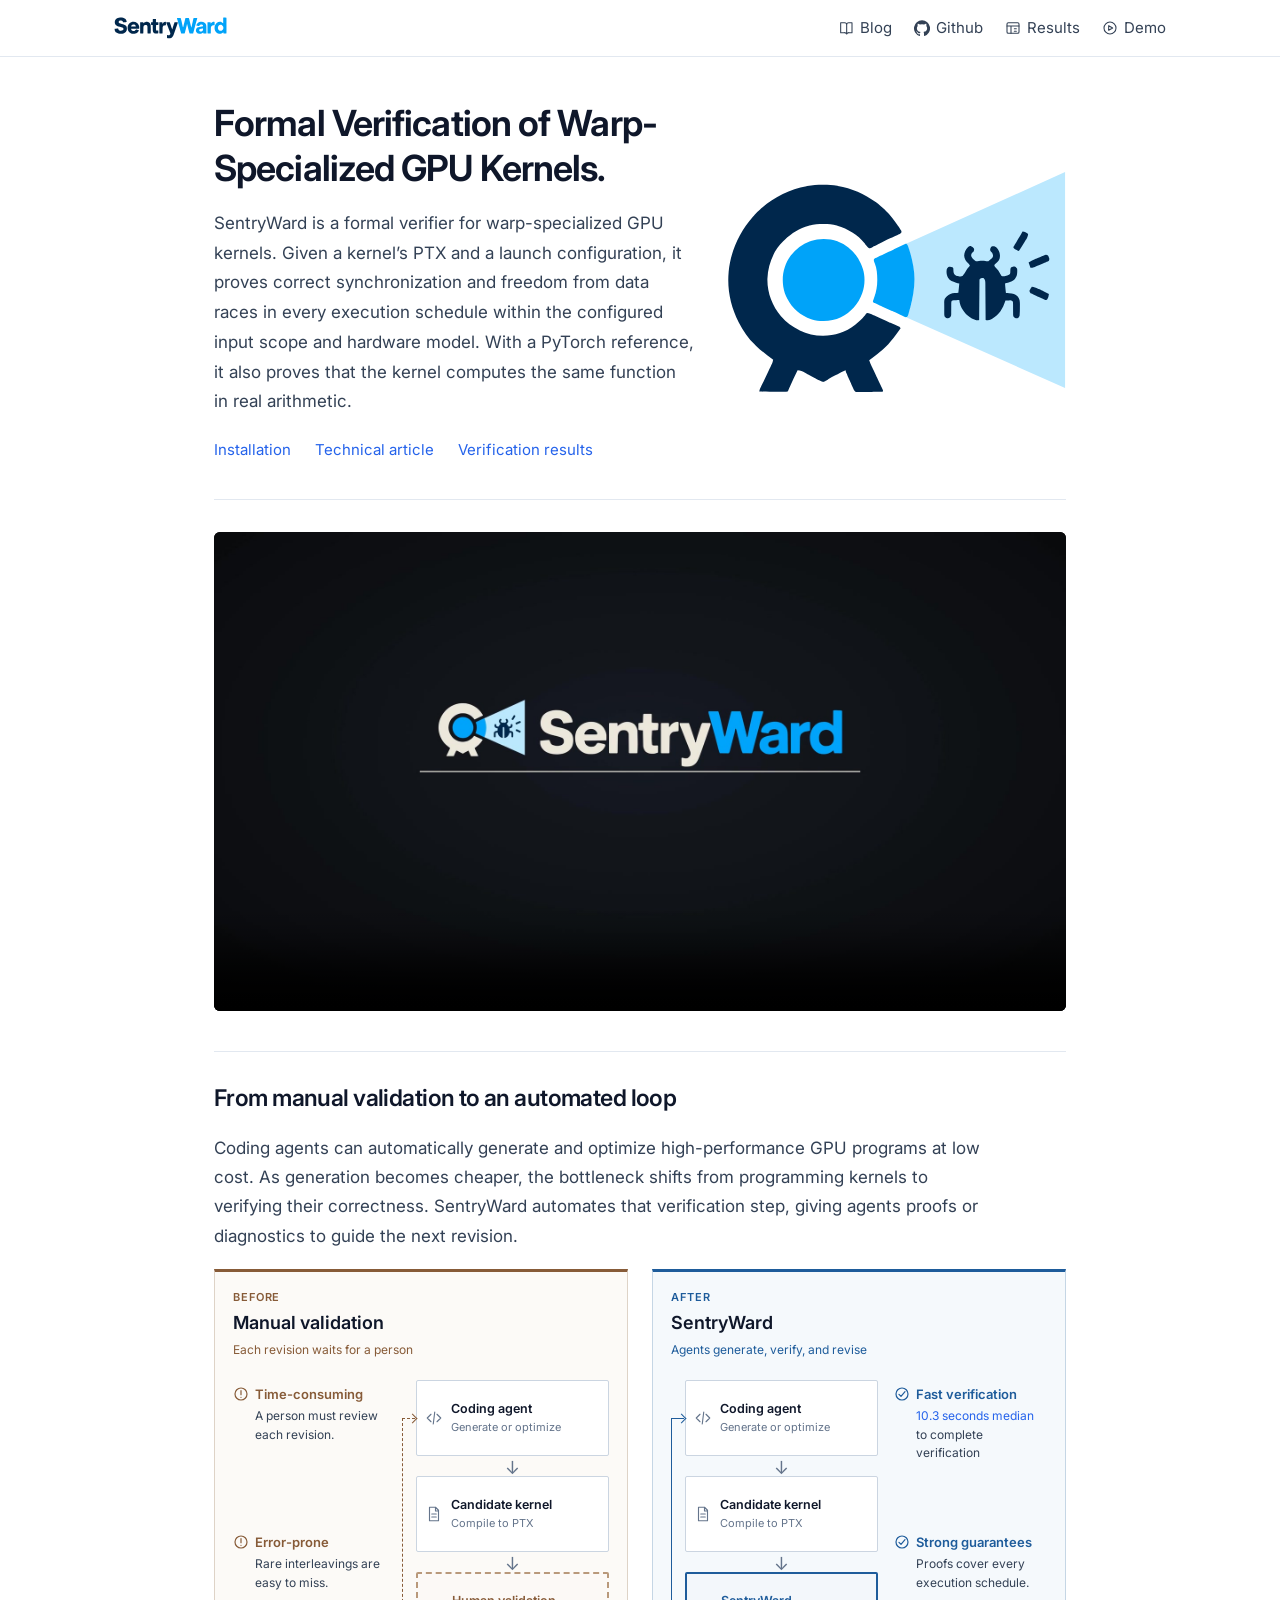
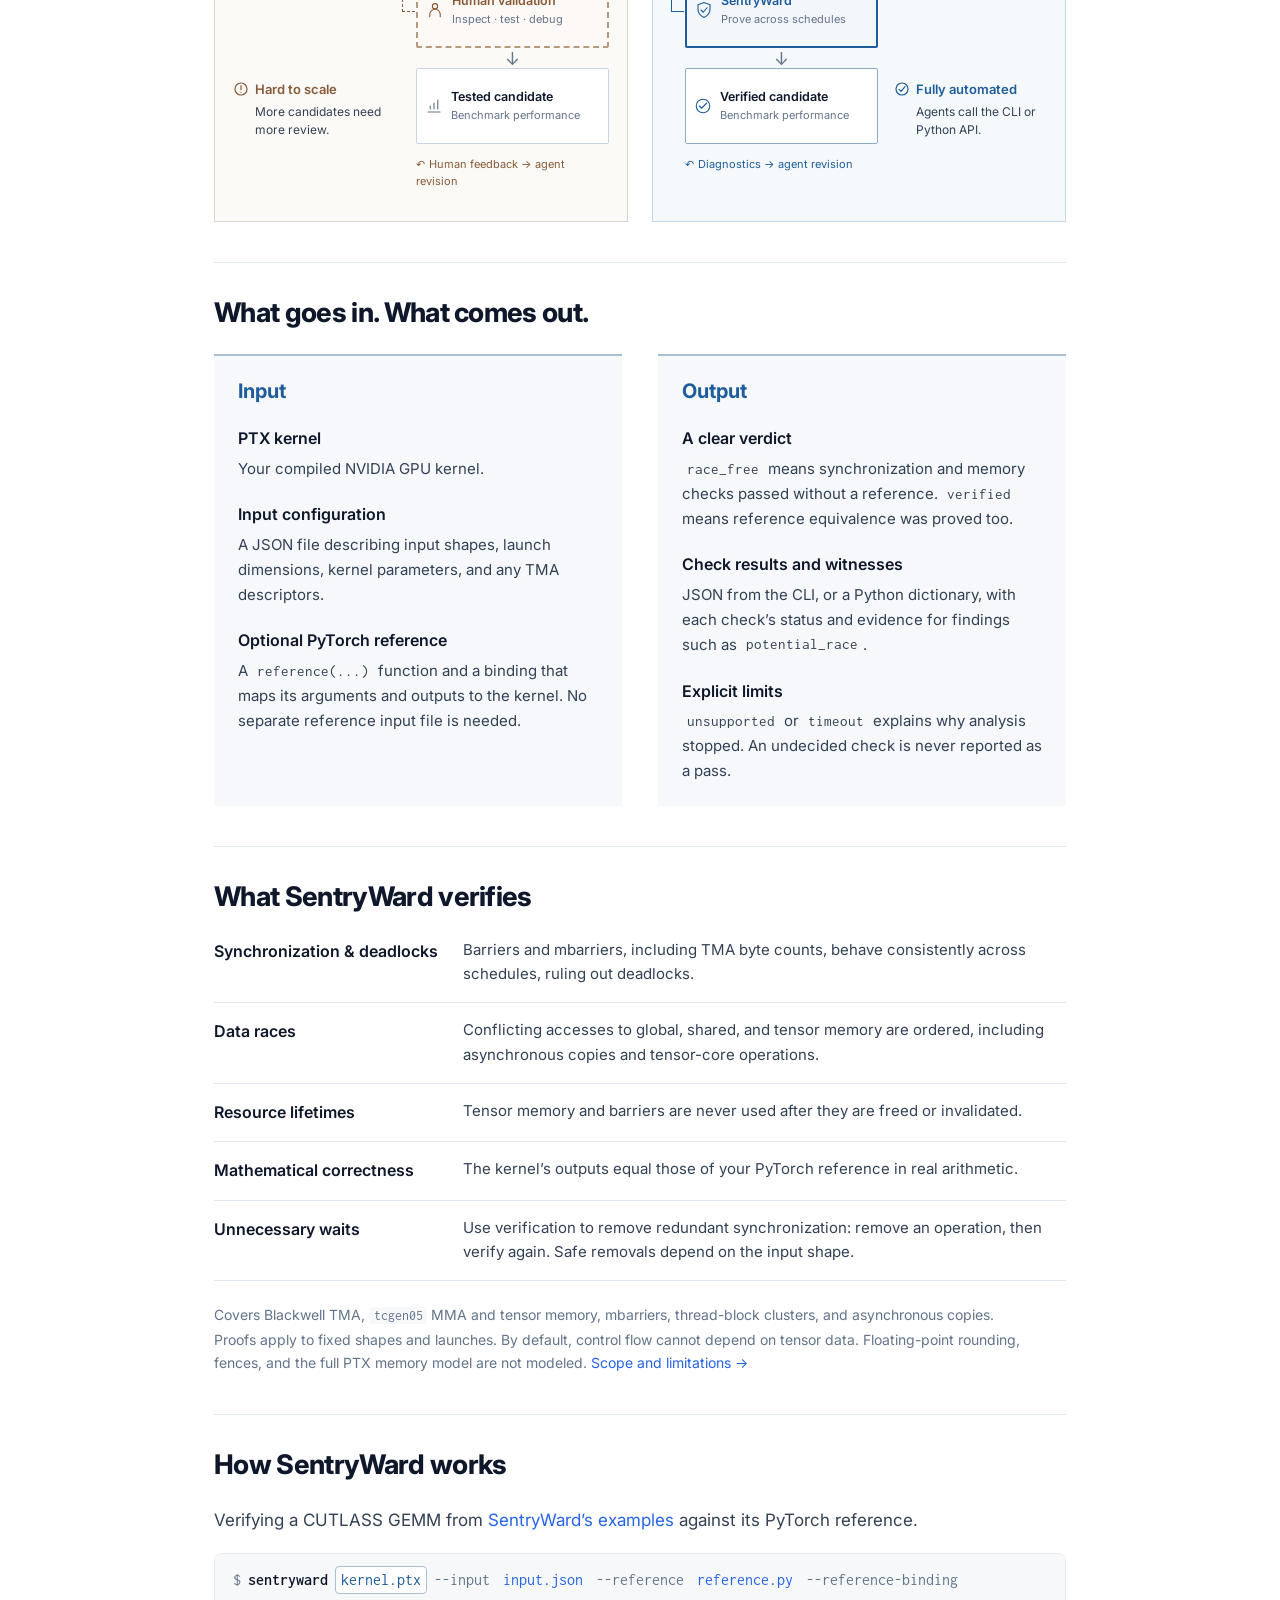
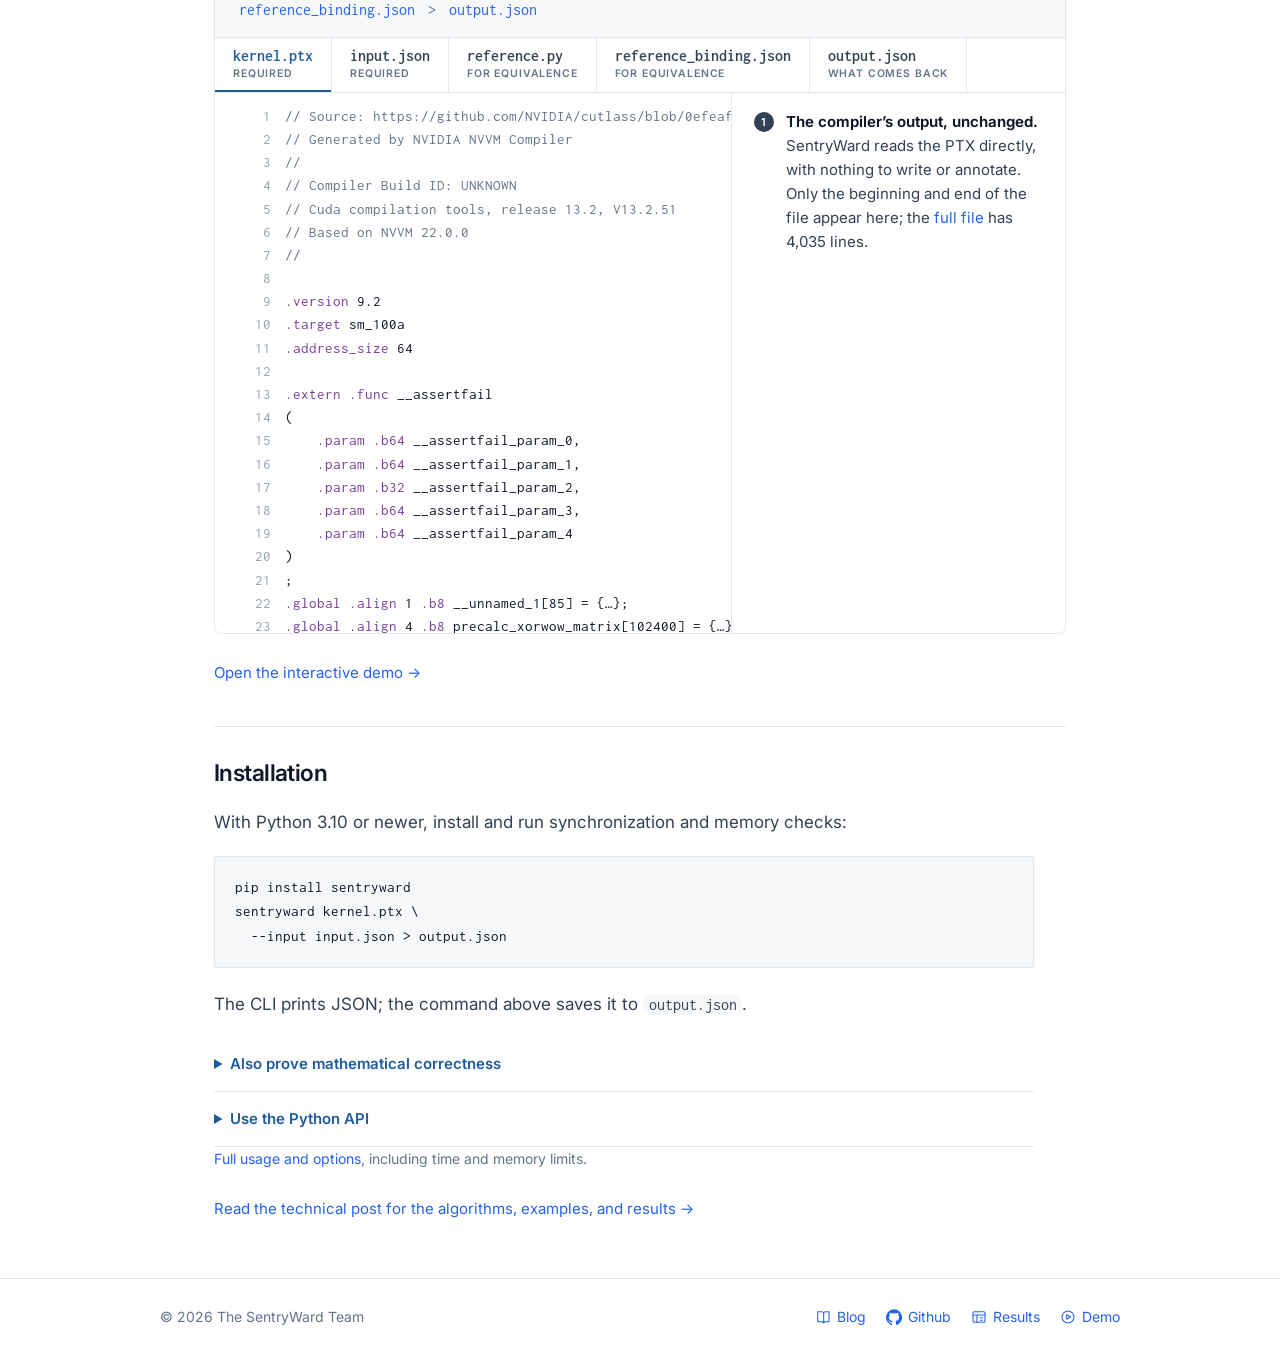
==== commit 49fb0632: "Update the overview film: current results and the speedups - The six-part tour is gone; the mini-map" ====
--- a/index.html
+++ b/index.html
@@ -31,7 +31,7 @@
   </section>
 
   <section class="release-section" id="overview" aria-label="SentryWard overview video">
-    <div class="film"><video id="overview-video" controls playsinline preload="metadata" poster="media/condensed_poster.jpg" aria-label="SentryWard overview, narrated, 2 minutes 40 seconds">
+    <div class="film"><video id="overview-video" controls playsinline preload="metadata" poster="media/condensed_poster.jpg" aria-label="SentryWard overview, narrated, 2 minutes 42 seconds">
       <source src="media/condensed.mp4" type="video/mp4">
       <track kind="subtitles" srclang="en" label="English" src="media/condensed_en.vtt" default>
       <track kind="subtitles" srclang="zh" label="中文" src="media/condensed_zh.vtt">
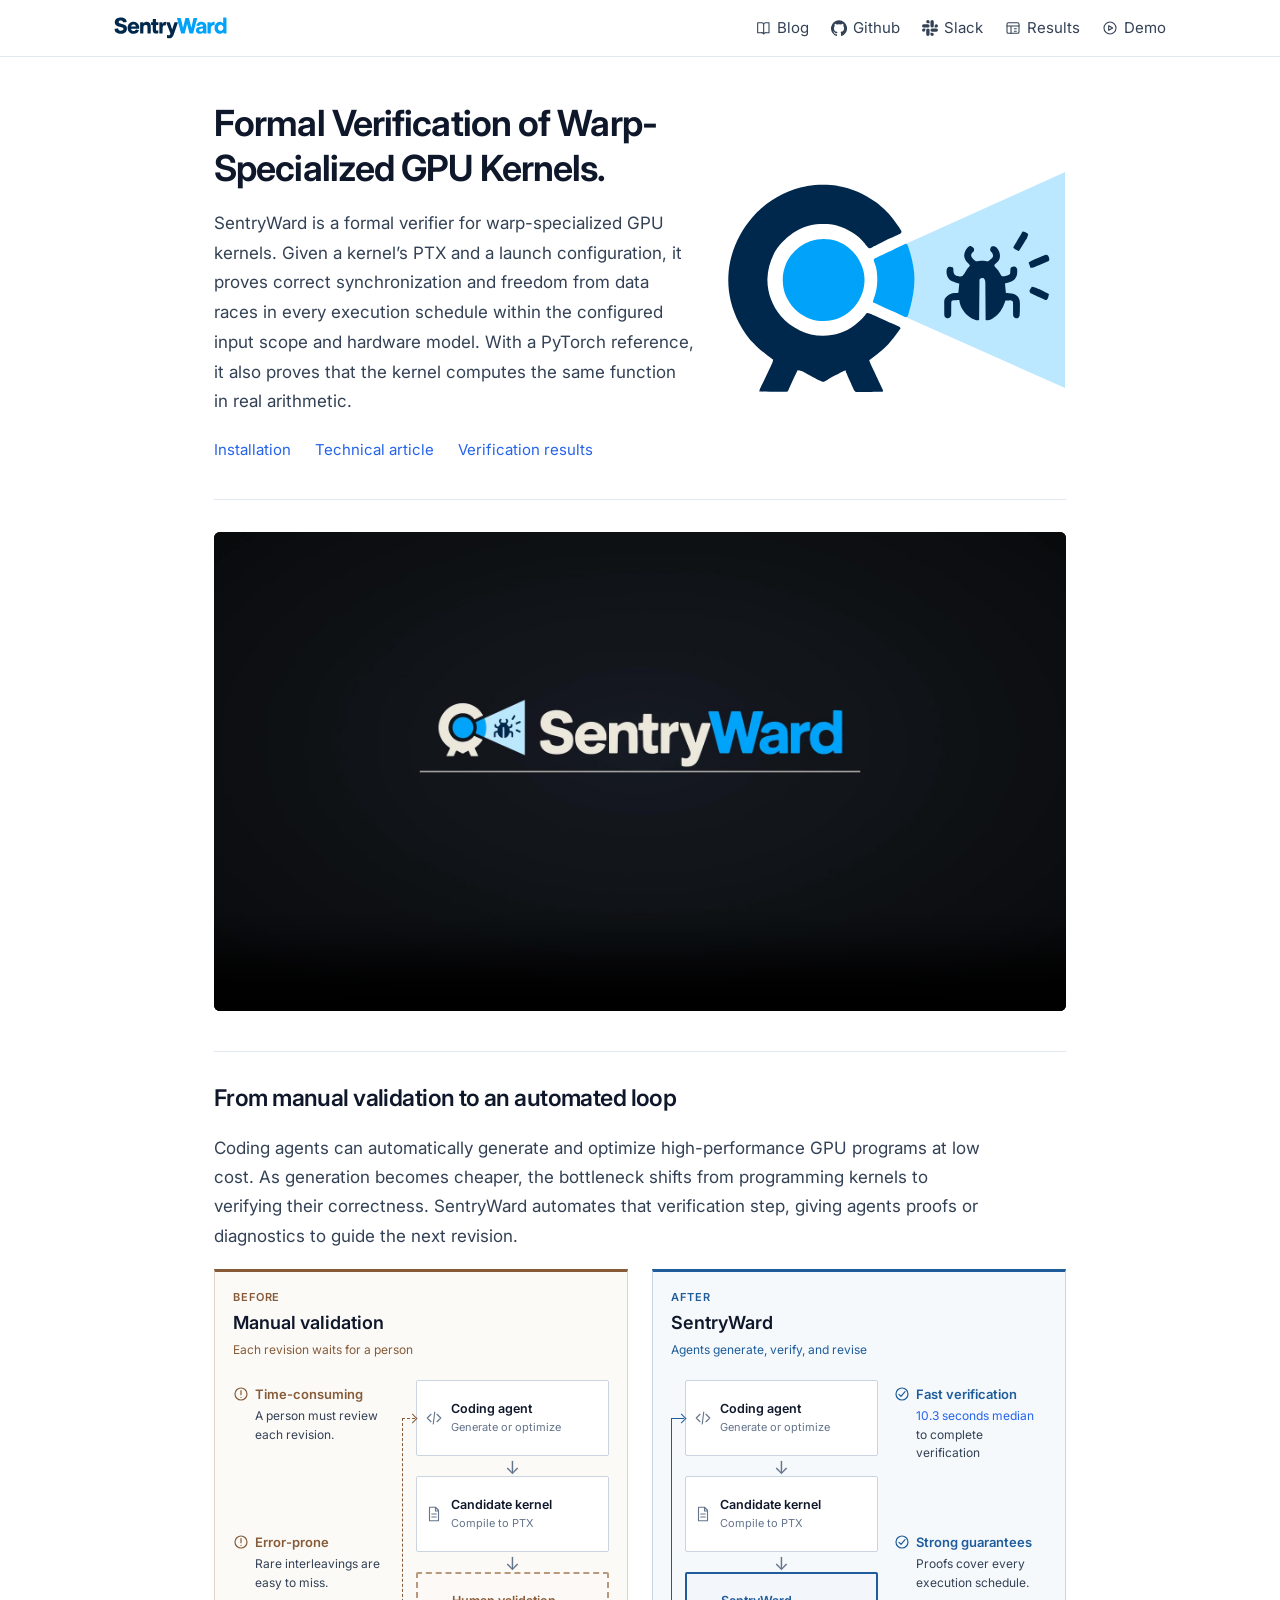
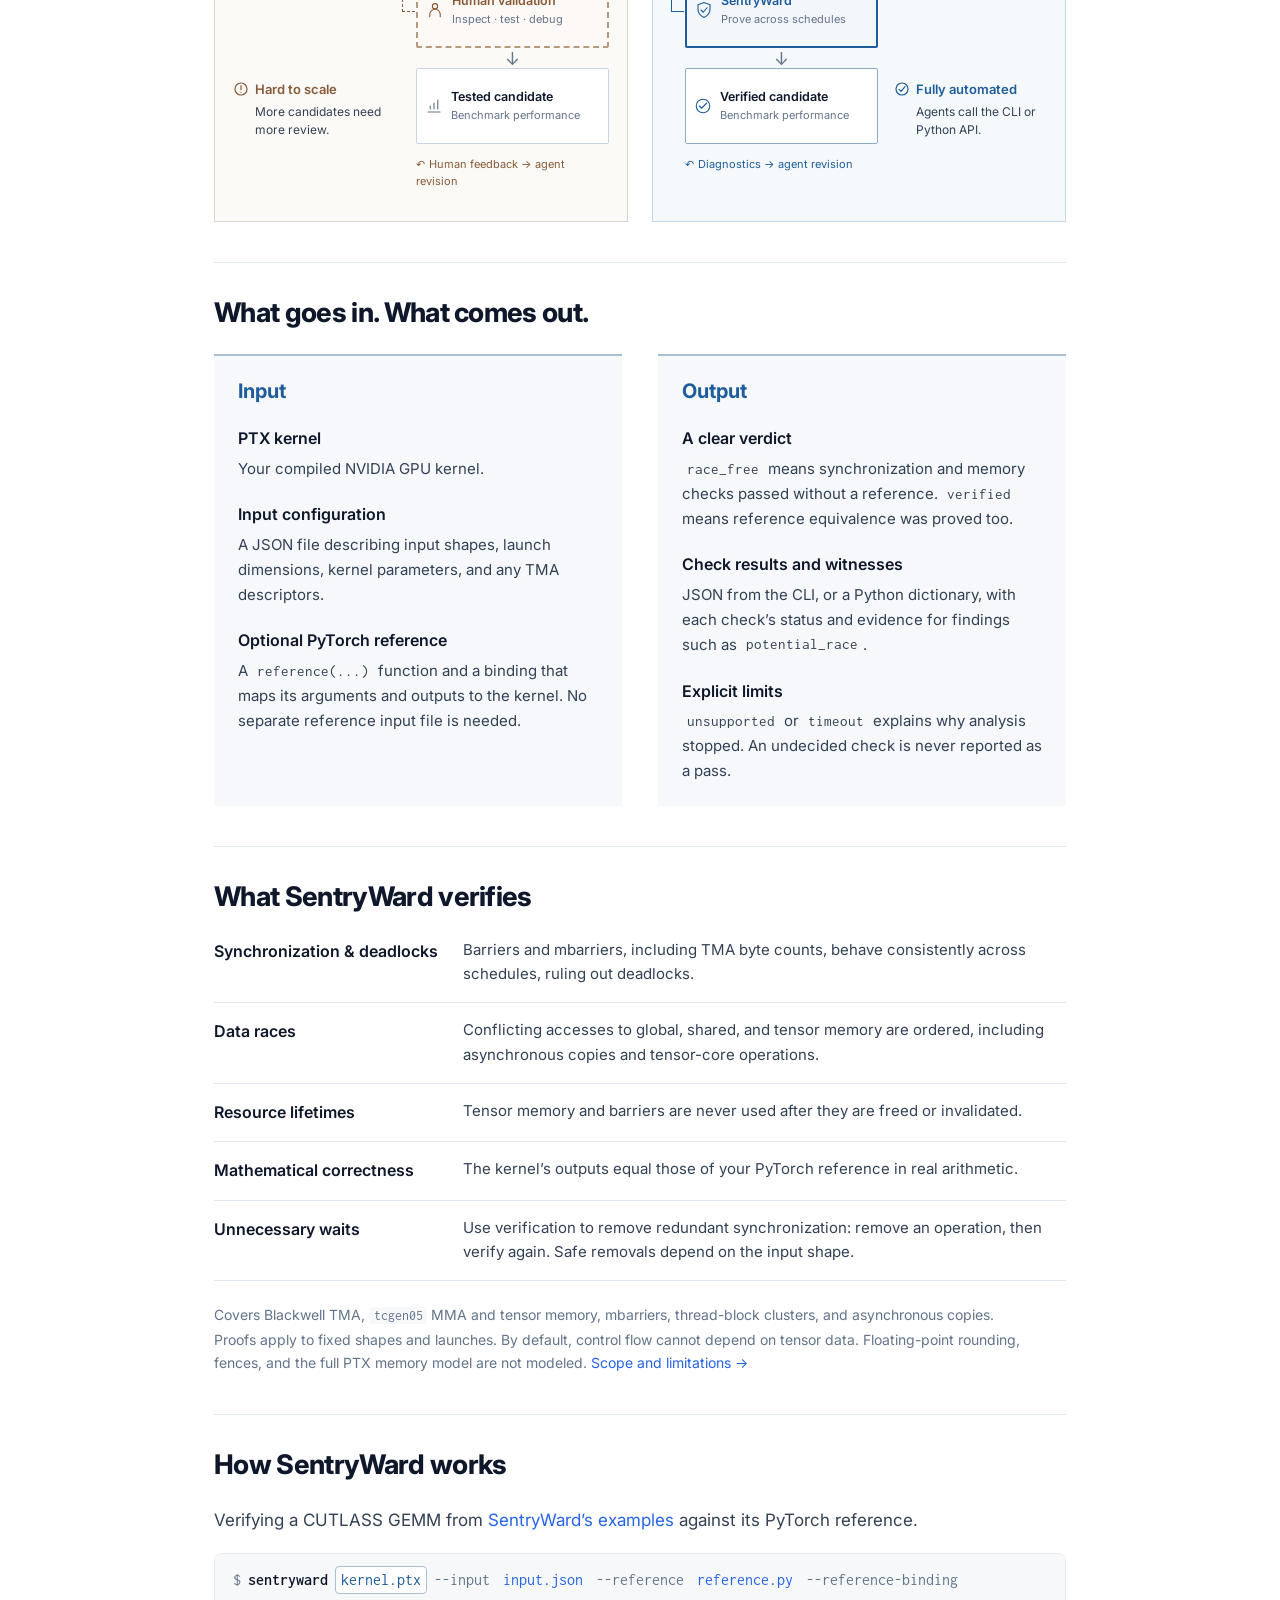
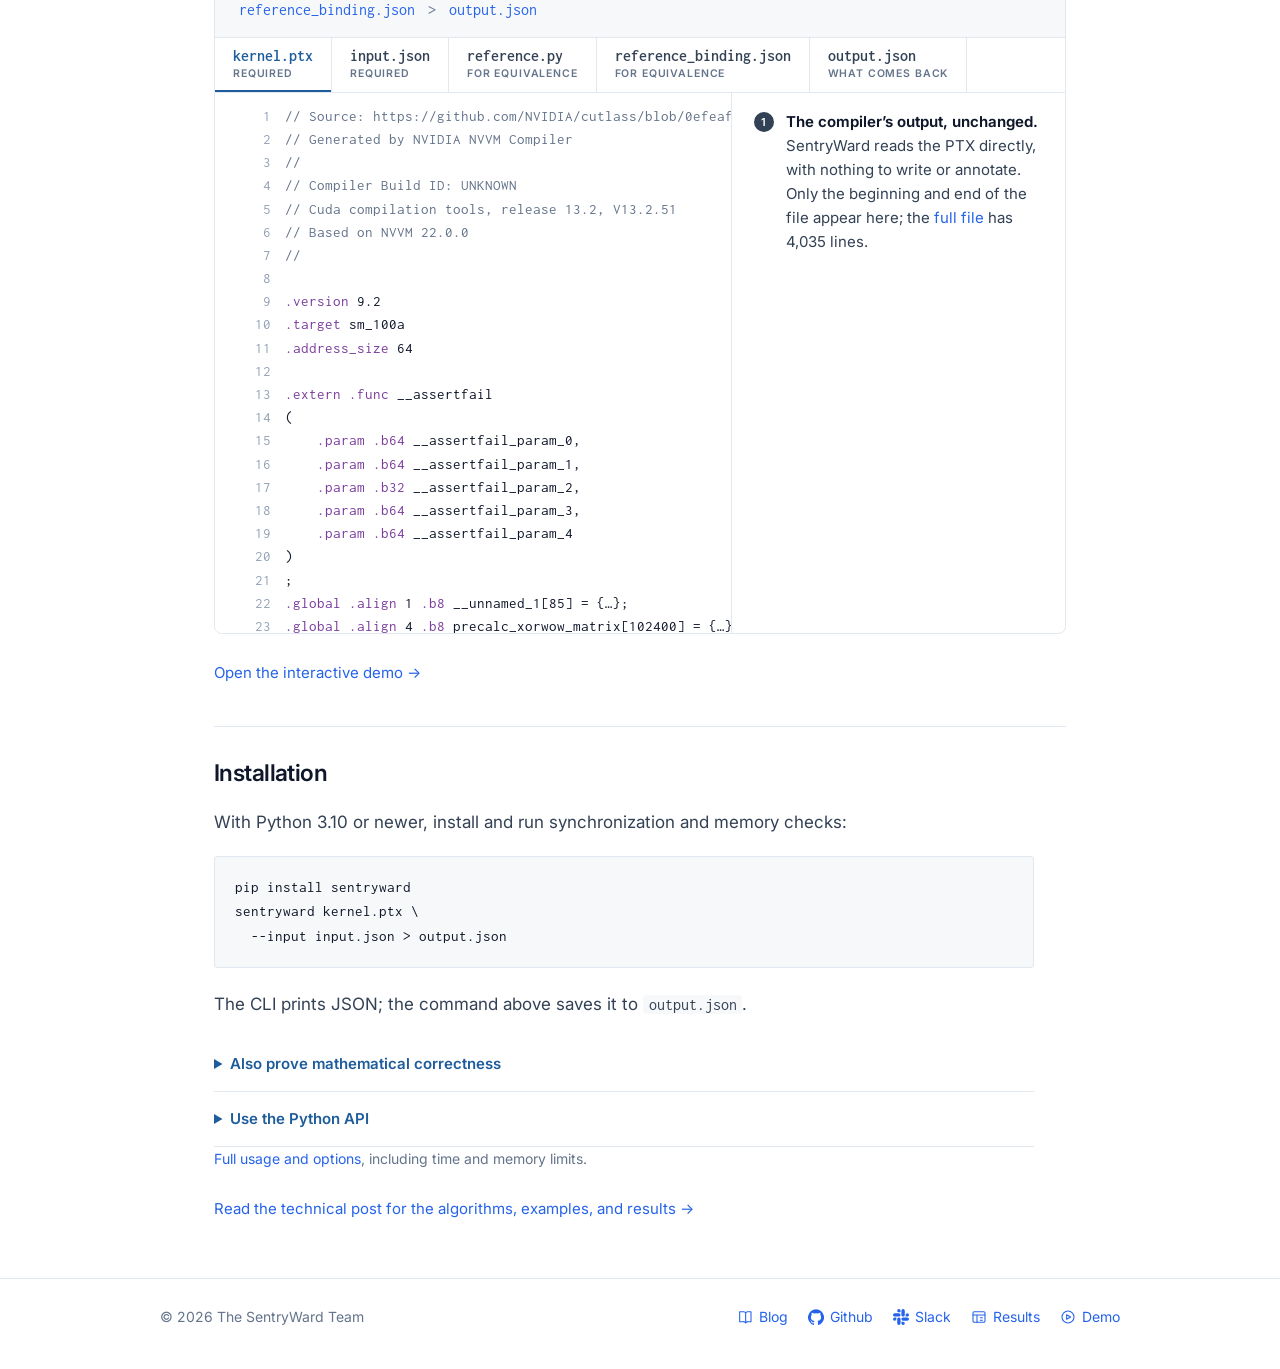
==== commit 265a4328: "Add a Slack link to the site navigation The site's navigation and footer gain a Slack item after Git" ====
--- a/index.html
+++ b/index.html
@@ -17,7 +17,7 @@
 <a class="skip-link" href="#main">Skip to content</a>
 <header class="topbar"><div class="in">
   <a class="brand" href="./" aria-label="SentryWard home"><img src="assets/sentryward-wordmark.svg" width="113" height="22" alt="SentryWard"></a>
-  <nav class="topnav" aria-label="Main navigation"><a href="blog/"><svg class="nav-icon" viewBox="0 0 24 24" fill="none" stroke="currentColor" stroke-width="1.6" stroke-linecap="round" stroke-linejoin="round" aria-hidden="true" focusable="false"><path d="M4 4h6a3 3 0 0 1 3 3v14a4 4 0 0 0-4-2H4zM13 7a3 3 0 0 1 3-3h5v15h-4a4 4 0 0 0-4 2"/></svg><span>Blog</span></a><a href="https://github.com/gpu-verifier/sentryward"><svg class="nav-icon" viewBox="0 0 24 24" fill="currentColor" aria-hidden="true" focusable="false"><path d="M12 .5a12 12 0 0 0-3.79 23.39c.6.11.82-.26.82-.58v-2.03c-3.34.73-4.04-1.42-4.04-1.42-.55-1.39-1.33-1.76-1.33-1.76-1.09-.75.08-.73.08-.73 1.2.08 1.84 1.23 1.84 1.23 1.07 1.84 2.81 1.31 3.5 1 .11-.78.42-1.31.76-1.61-2.66-.3-5.47-1.33-5.47-5.93 0-1.31.47-2.38 1.23-3.22-.12-.3-.53-1.52.12-3.18 0 0 1.01-.32 3.3 1.23a11.5 11.5 0 0 1 6 0c2.29-1.55 3.3-1.23 3.3-1.23.65 1.66.24 2.88.12 3.18.77.84 1.23 1.91 1.23 3.22 0 4.61-2.81 5.62-5.49 5.92.43.37.81 1.1.81 2.22v3.13c0 .32.22.7.83.58A12 12 0 0 0 12 .5Z"/></svg><span>Github</span></a><a href="results/"><svg class="nav-icon" viewBox="0 0 24 24" fill="none" stroke="currentColor" stroke-width="1.6" stroke-linecap="round" stroke-linejoin="round" aria-hidden="true" focusable="false"><rect x="3" y="4" width="18" height="16" rx="2"/><path d="M3 9h18M9 9v11m5-7h3m-3 4h3"/></svg><span>Results</span></a><a href="demo/"><svg class="nav-icon" viewBox="0 0 24 24" fill="none" stroke="currentColor" stroke-width="1.6" stroke-linecap="round" stroke-linejoin="round" aria-hidden="true" focusable="false"><circle cx="12" cy="12" r="9"/><path d="M10 8.5v7l6-3.5z"/></svg><span>Demo</span></a></nav>
+  <nav class="topnav" aria-label="Main navigation"><a href="blog/"><svg class="nav-icon" viewBox="0 0 24 24" fill="none" stroke="currentColor" stroke-width="1.6" stroke-linecap="round" stroke-linejoin="round" aria-hidden="true" focusable="false"><path d="M4 4h6a3 3 0 0 1 3 3v14a4 4 0 0 0-4-2H4zM13 7a3 3 0 0 1 3-3h5v15h-4a4 4 0 0 0-4 2"/></svg><span>Blog</span></a><a href="https://github.com/gpu-verifier/sentryward"><svg class="nav-icon" viewBox="0 0 24 24" fill="currentColor" aria-hidden="true" focusable="false"><path d="M12 .5a12 12 0 0 0-3.79 23.39c.6.11.82-.26.82-.58v-2.03c-3.34.73-4.04-1.42-4.04-1.42-.55-1.39-1.33-1.76-1.33-1.76-1.09-.75.08-.73.08-.73 1.2.08 1.84 1.23 1.84 1.23 1.07 1.84 2.81 1.31 3.5 1 .11-.78.42-1.31.76-1.61-2.66-.3-5.47-1.33-5.47-5.93 0-1.31.47-2.38 1.23-3.22-.12-.3-.53-1.52.12-3.18 0 0 1.01-.32 3.3 1.23a11.5 11.5 0 0 1 6 0c2.29-1.55 3.3-1.23 3.3-1.23.65 1.66.24 2.88.12 3.18.77.84 1.23 1.91 1.23 3.22 0 4.61-2.81 5.62-5.49 5.92.43.37.81 1.1.81 2.22v3.13c0 .32.22.7.83.58A12 12 0 0 0 12 .5Z"/></svg><span>Github</span></a><a href="slack/"><svg class="nav-icon" viewBox="0 0 24 24" fill="currentColor" aria-hidden="true" focusable="false"><path d="M5.042 15.165a2.528 2.528 0 0 1-2.52 2.523A2.528 2.528 0 0 1 0 15.165a2.527 2.527 0 0 1 2.522-2.52h2.52v2.52zM6.313 15.165a2.527 2.527 0 0 1 2.521-2.52 2.527 2.527 0 0 1 2.521 2.52v6.313A2.528 2.528 0 0 1 8.834 24a2.528 2.528 0 0 1-2.521-2.522v-6.313zM8.834 5.042a2.528 2.528 0 0 1-2.521-2.52A2.528 2.528 0 0 1 8.834 0a2.528 2.528 0 0 1 2.521 2.522v2.52H8.834zM8.834 6.313a2.528 2.528 0 0 1 2.521 2.521 2.528 2.528 0 0 1-2.521 2.521H2.522A2.528 2.528 0 0 1 0 8.834a2.528 2.528 0 0 1 2.522-2.521h6.312zM18.956 8.834a2.528 2.528 0 0 1 2.522-2.521A2.528 2.528 0 0 1 24 8.834a2.528 2.528 0 0 1-2.522 2.521h-2.522V8.834zM17.688 8.834a2.528 2.528 0 0 1-2.523 2.521 2.527 2.527 0 0 1-2.52-2.521V2.522A2.527 2.527 0 0 1 15.165 0a2.528 2.528 0 0 1 2.523 2.522v6.312zM15.165 18.956a2.528 2.528 0 0 1 2.523 2.522A2.528 2.528 0 0 1 15.165 24a2.527 2.527 0 0 1-2.52-2.522v-2.522h2.52zM15.165 17.688a2.527 2.527 0 0 1-2.52-2.523 2.526 2.526 0 0 1 2.52-2.52h6.313A2.527 2.527 0 0 1 24 15.165a2.528 2.528 0 0 1-2.522 2.523h-6.313z"/></svg><span>Slack</span></a><a href="results/"><svg class="nav-icon" viewBox="0 0 24 24" fill="none" stroke="currentColor" stroke-width="1.6" stroke-linecap="round" stroke-linejoin="round" aria-hidden="true" focusable="false"><rect x="3" y="4" width="18" height="16" rx="2"/><path d="M3 9h18M9 9v11m5-7h3m-3 4h3"/></svg><span>Results</span></a><a href="demo/"><svg class="nav-icon" viewBox="0 0 24 24" fill="none" stroke="currentColor" stroke-width="1.6" stroke-linecap="round" stroke-linejoin="round" aria-hidden="true" focusable="false"><circle cx="12" cy="12" r="9"/><path d="M10 8.5v7l6-3.5z"/></svg><span>Demo</span></a></nav>
 </div></header>
 
 <main id="main" class="release">
@@ -195,7 +195,7 @@
     <p class="read-next"><a href="blog/">Read the technical post for the algorithms, examples, and results <span aria-hidden="true">&rarr;</span></a></p>
   </section>
 </main>
-<footer><div class="footer-in"><span>&copy; 2026 The SentryWard Team</span><nav aria-label="Footer navigation"><a href="blog/"><svg class="nav-icon" viewBox="0 0 24 24" fill="none" stroke="currentColor" stroke-width="1.6" stroke-linecap="round" stroke-linejoin="round" aria-hidden="true" focusable="false"><path d="M4 4h6a3 3 0 0 1 3 3v14a4 4 0 0 0-4-2H4zM13 7a3 3 0 0 1 3-3h5v15h-4a4 4 0 0 0-4 2"/></svg><span>Blog</span></a><a href="https://github.com/gpu-verifier/sentryward"><svg class="nav-icon" viewBox="0 0 24 24" fill="currentColor" aria-hidden="true" focusable="false"><path d="M12 .5a12 12 0 0 0-3.79 23.39c.6.11.82-.26.82-.58v-2.03c-3.34.73-4.04-1.42-4.04-1.42-.55-1.39-1.33-1.76-1.33-1.76-1.09-.75.08-.73.08-.73 1.2.08 1.84 1.23 1.84 1.23 1.07 1.84 2.81 1.31 3.5 1 .11-.78.42-1.31.76-1.61-2.66-.3-5.47-1.33-5.47-5.93 0-1.31.47-2.38 1.23-3.22-.12-.3-.53-1.52.12-3.18 0 0 1.01-.32 3.3 1.23a11.5 11.5 0 0 1 6 0c2.29-1.55 3.3-1.23 3.3-1.23.65 1.66.24 2.88.12 3.18.77.84 1.23 1.91 1.23 3.22 0 4.61-2.81 5.62-5.49 5.92.43.37.81 1.1.81 2.22v3.13c0 .32.22.7.83.58A12 12 0 0 0 12 .5Z"/></svg><span>Github</span></a><a href="results/"><svg class="nav-icon" viewBox="0 0 24 24" fill="none" stroke="currentColor" stroke-width="1.6" stroke-linecap="round" stroke-linejoin="round" aria-hidden="true" focusable="false"><rect x="3" y="4" width="18" height="16" rx="2"/><path d="M3 9h18M9 9v11m5-7h3m-3 4h3"/></svg><span>Results</span></a><a href="demo/"><svg class="nav-icon" viewBox="0 0 24 24" fill="none" stroke="currentColor" stroke-width="1.6" stroke-linecap="round" stroke-linejoin="round" aria-hidden="true" focusable="false"><circle cx="12" cy="12" r="9"/><path d="M10 8.5v7l6-3.5z"/></svg><span>Demo</span></a></nav></div></footer>
+<footer><div class="footer-in"><span>&copy; 2026 The SentryWard Team</span><nav aria-label="Footer navigation"><a href="blog/"><svg class="nav-icon" viewBox="0 0 24 24" fill="none" stroke="currentColor" stroke-width="1.6" stroke-linecap="round" stroke-linejoin="round" aria-hidden="true" focusable="false"><path d="M4 4h6a3 3 0 0 1 3 3v14a4 4 0 0 0-4-2H4zM13 7a3 3 0 0 1 3-3h5v15h-4a4 4 0 0 0-4 2"/></svg><span>Blog</span></a><a href="https://github.com/gpu-verifier/sentryward"><svg class="nav-icon" viewBox="0 0 24 24" fill="currentColor" aria-hidden="true" focusable="false"><path d="M12 .5a12 12 0 0 0-3.79 23.39c.6.11.82-.26.82-.58v-2.03c-3.34.73-4.04-1.42-4.04-1.42-.55-1.39-1.33-1.76-1.33-1.76-1.09-.75.08-.73.08-.73 1.2.08 1.84 1.23 1.84 1.23 1.07 1.84 2.81 1.31 3.5 1 .11-.78.42-1.31.76-1.61-2.66-.3-5.47-1.33-5.47-5.93 0-1.31.47-2.38 1.23-3.22-.12-.3-.53-1.52.12-3.18 0 0 1.01-.32 3.3 1.23a11.5 11.5 0 0 1 6 0c2.29-1.55 3.3-1.23 3.3-1.23.65 1.66.24 2.88.12 3.18.77.84 1.23 1.91 1.23 3.22 0 4.61-2.81 5.62-5.49 5.92.43.37.81 1.1.81 2.22v3.13c0 .32.22.7.83.58A12 12 0 0 0 12 .5Z"/></svg><span>Github</span></a><a href="slack/"><svg class="nav-icon" viewBox="0 0 24 24" fill="currentColor" aria-hidden="true" focusable="false"><path d="M5.042 15.165a2.528 2.528 0 0 1-2.52 2.523A2.528 2.528 0 0 1 0 15.165a2.527 2.527 0 0 1 2.522-2.52h2.52v2.52zM6.313 15.165a2.527 2.527 0 0 1 2.521-2.52 2.527 2.527 0 0 1 2.521 2.52v6.313A2.528 2.528 0 0 1 8.834 24a2.528 2.528 0 0 1-2.521-2.522v-6.313zM8.834 5.042a2.528 2.528 0 0 1-2.521-2.52A2.528 2.528 0 0 1 8.834 0a2.528 2.528 0 0 1 2.521 2.522v2.52H8.834zM8.834 6.313a2.528 2.528 0 0 1 2.521 2.521 2.528 2.528 0 0 1-2.521 2.521H2.522A2.528 2.528 0 0 1 0 8.834a2.528 2.528 0 0 1 2.522-2.521h6.312zM18.956 8.834a2.528 2.528 0 0 1 2.522-2.521A2.528 2.528 0 0 1 24 8.834a2.528 2.528 0 0 1-2.522 2.521h-2.522V8.834zM17.688 8.834a2.528 2.528 0 0 1-2.523 2.521 2.527 2.527 0 0 1-2.52-2.521V2.522A2.527 2.527 0 0 1 15.165 0a2.528 2.528 0 0 1 2.523 2.522v6.312zM15.165 18.956a2.528 2.528 0 0 1 2.523 2.522A2.528 2.528 0 0 1 15.165 24a2.527 2.527 0 0 1-2.52-2.522v-2.522h2.52zM15.165 17.688a2.527 2.527 0 0 1-2.52-2.523 2.526 2.526 0 0 1 2.52-2.52h6.313A2.527 2.527 0 0 1 24 15.165a2.528 2.528 0 0 1-2.522 2.523h-6.313z"/></svg><span>Slack</span></a><a href="results/"><svg class="nav-icon" viewBox="0 0 24 24" fill="none" stroke="currentColor" stroke-width="1.6" stroke-linecap="round" stroke-linejoin="round" aria-hidden="true" focusable="false"><rect x="3" y="4" width="18" height="16" rx="2"/><path d="M3 9h18M9 9v11m5-7h3m-3 4h3"/></svg><span>Results</span></a><a href="demo/"><svg class="nav-icon" viewBox="0 0 24 24" fill="none" stroke="currentColor" stroke-width="1.6" stroke-linecap="round" stroke-linejoin="round" aria-hidden="true" focusable="false"><circle cx="12" cy="12" r="9"/><path d="M10 8.5v7l6-3.5z"/></svg><span>Demo</span></a></nav></div></footer>
 <script type="module" src="js/home.mjs?v=20261016-cutlass"></script>
 </body>
 </html>
